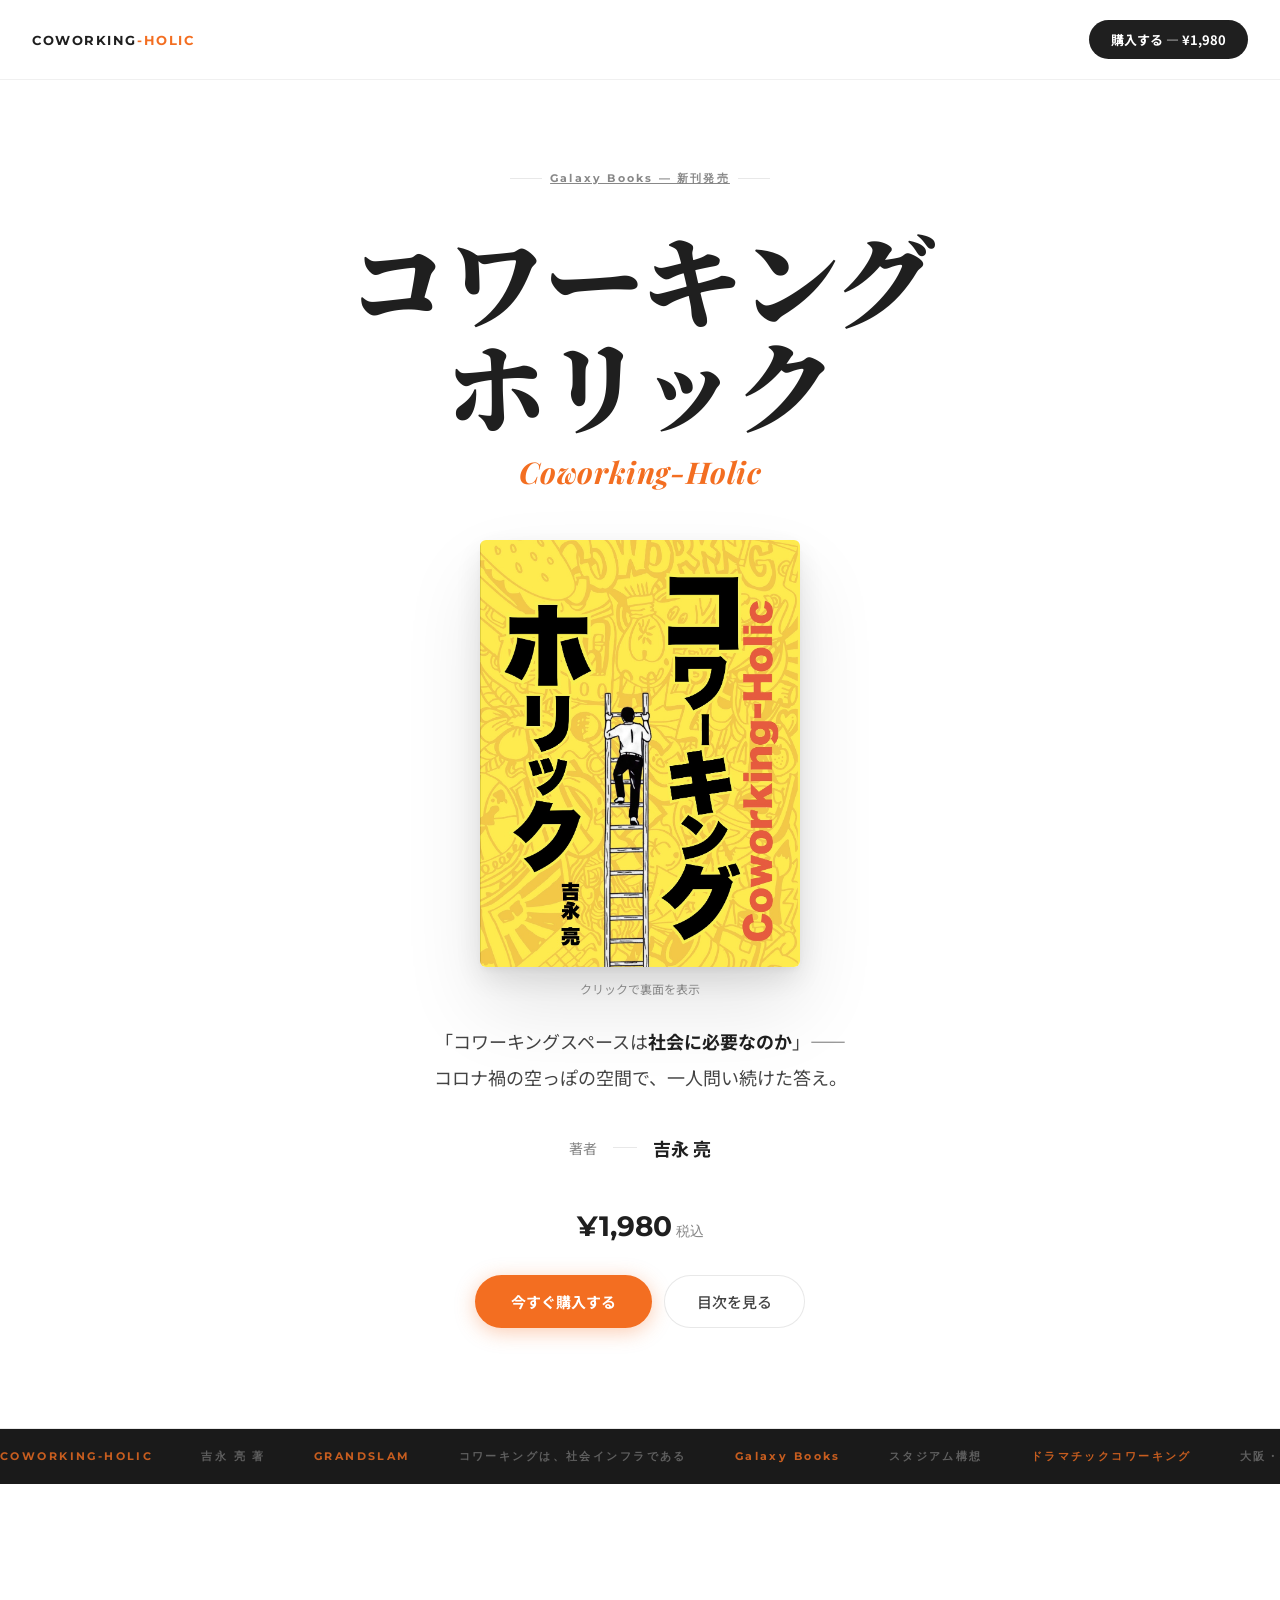
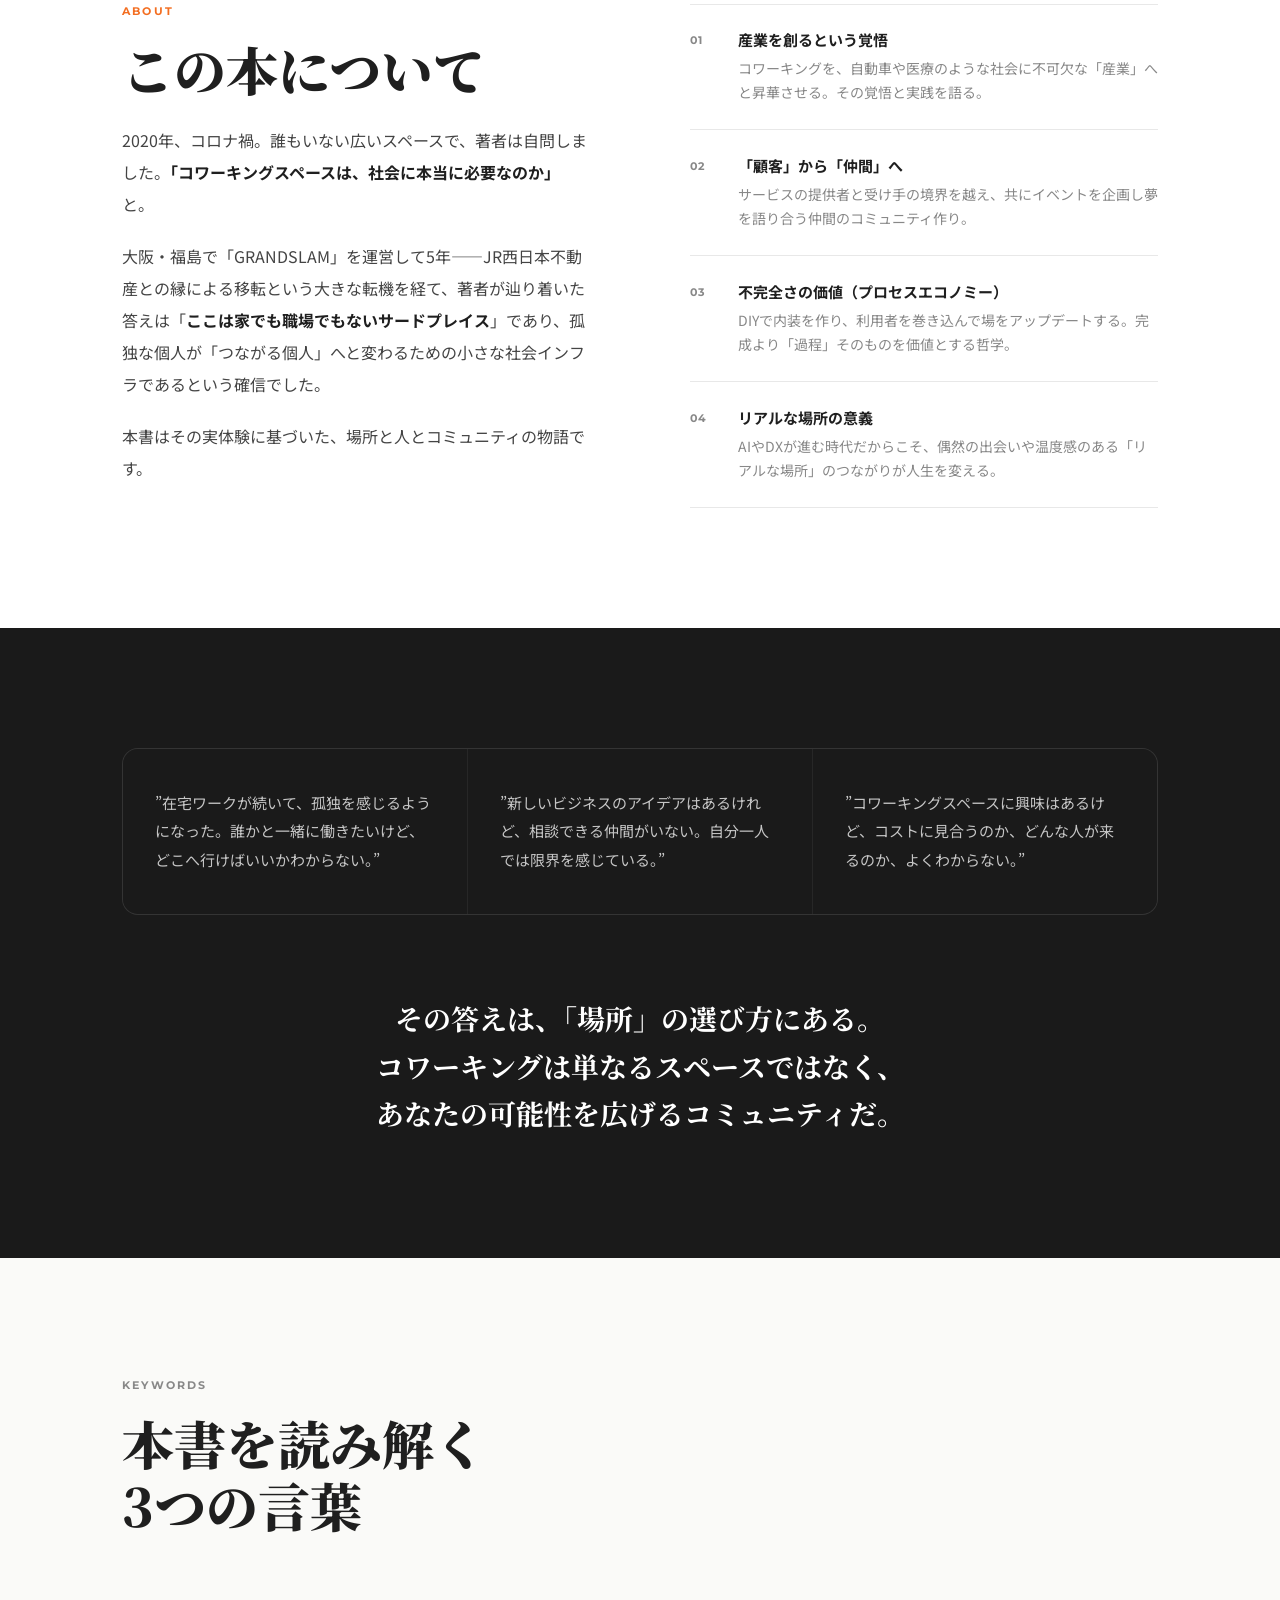
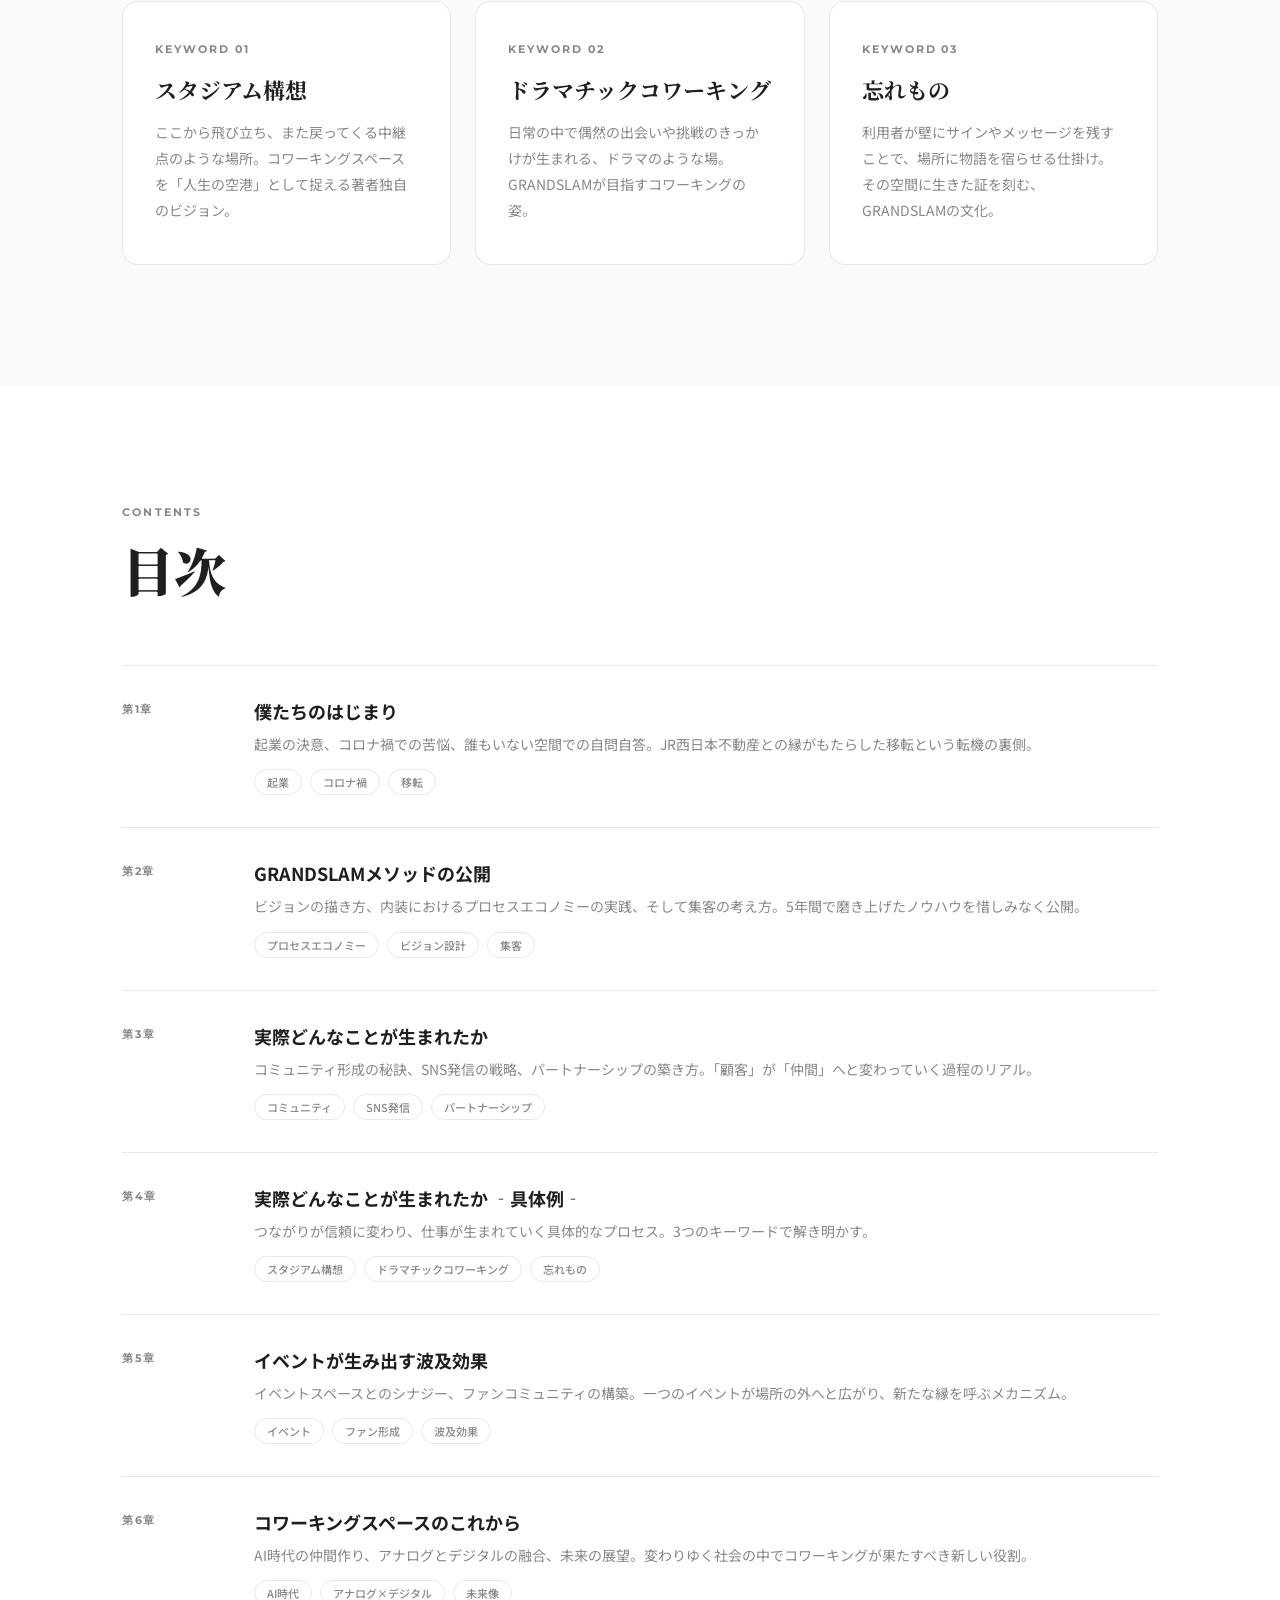
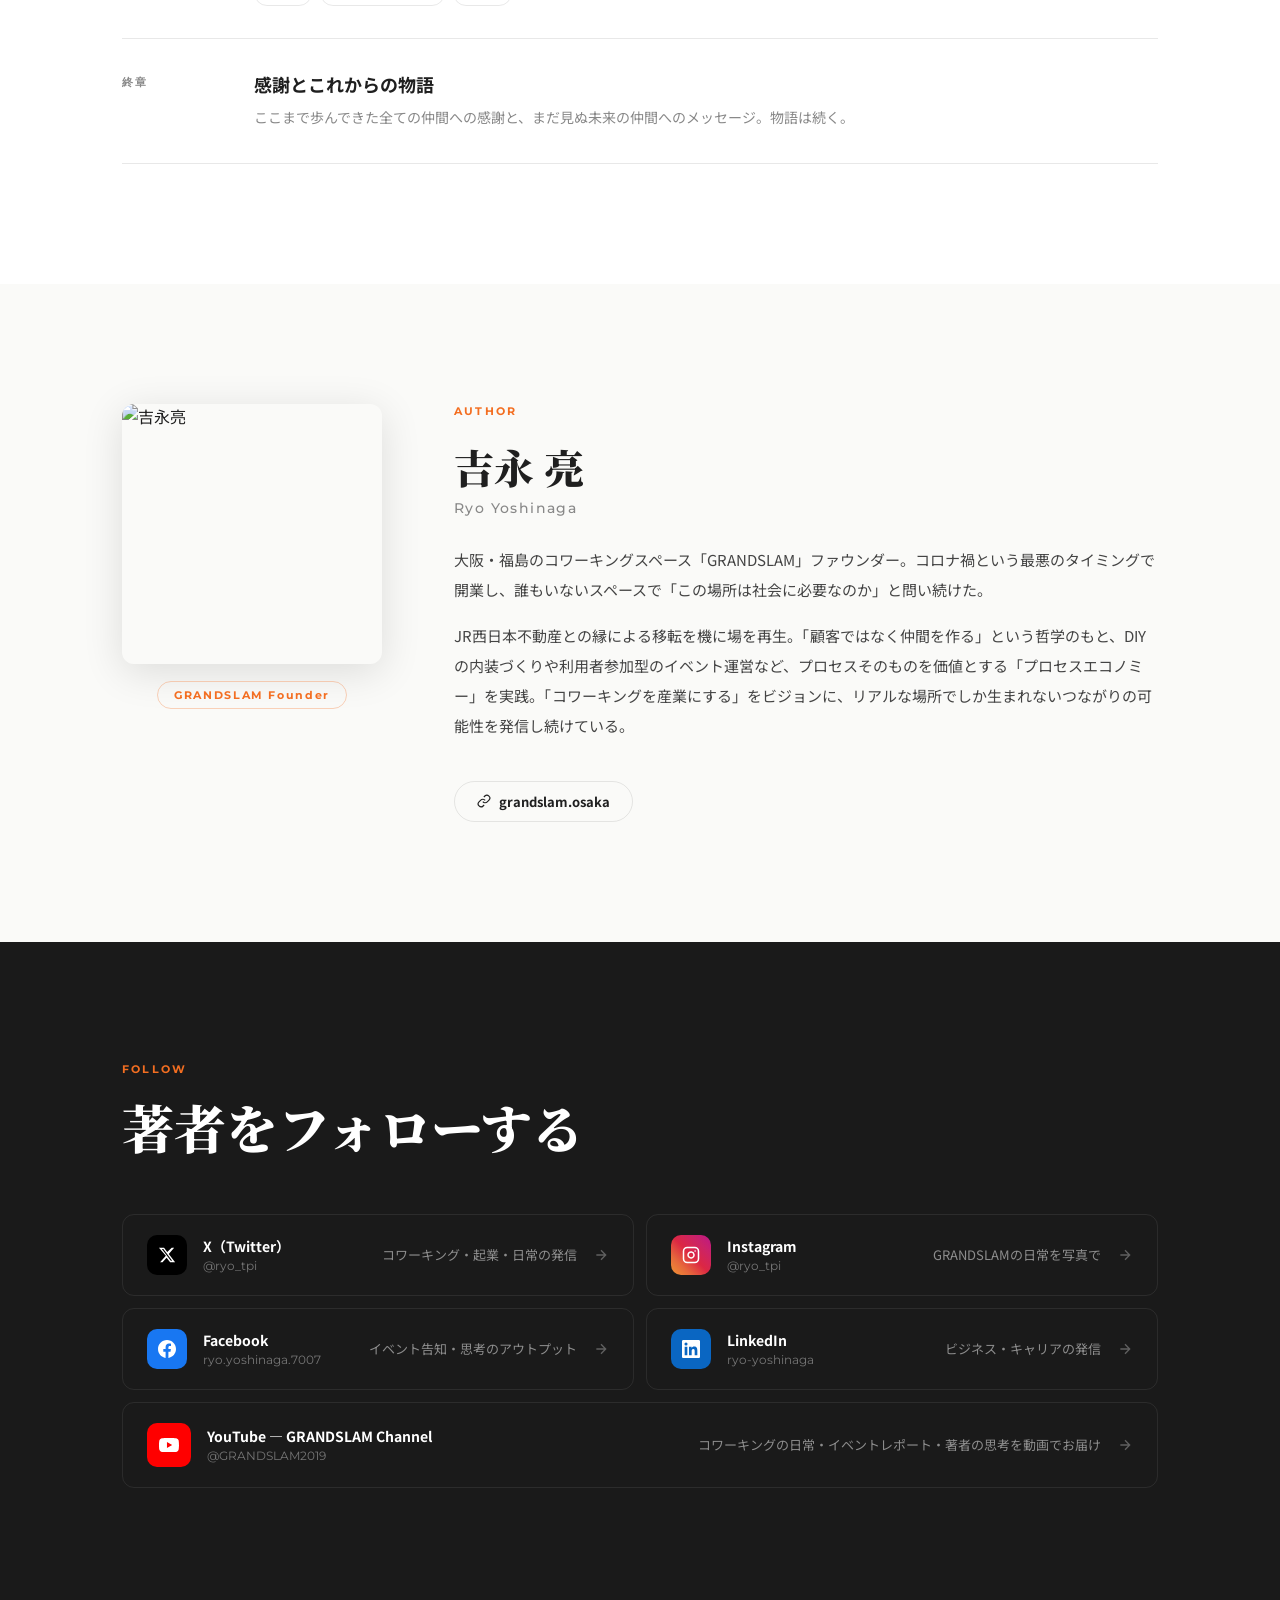
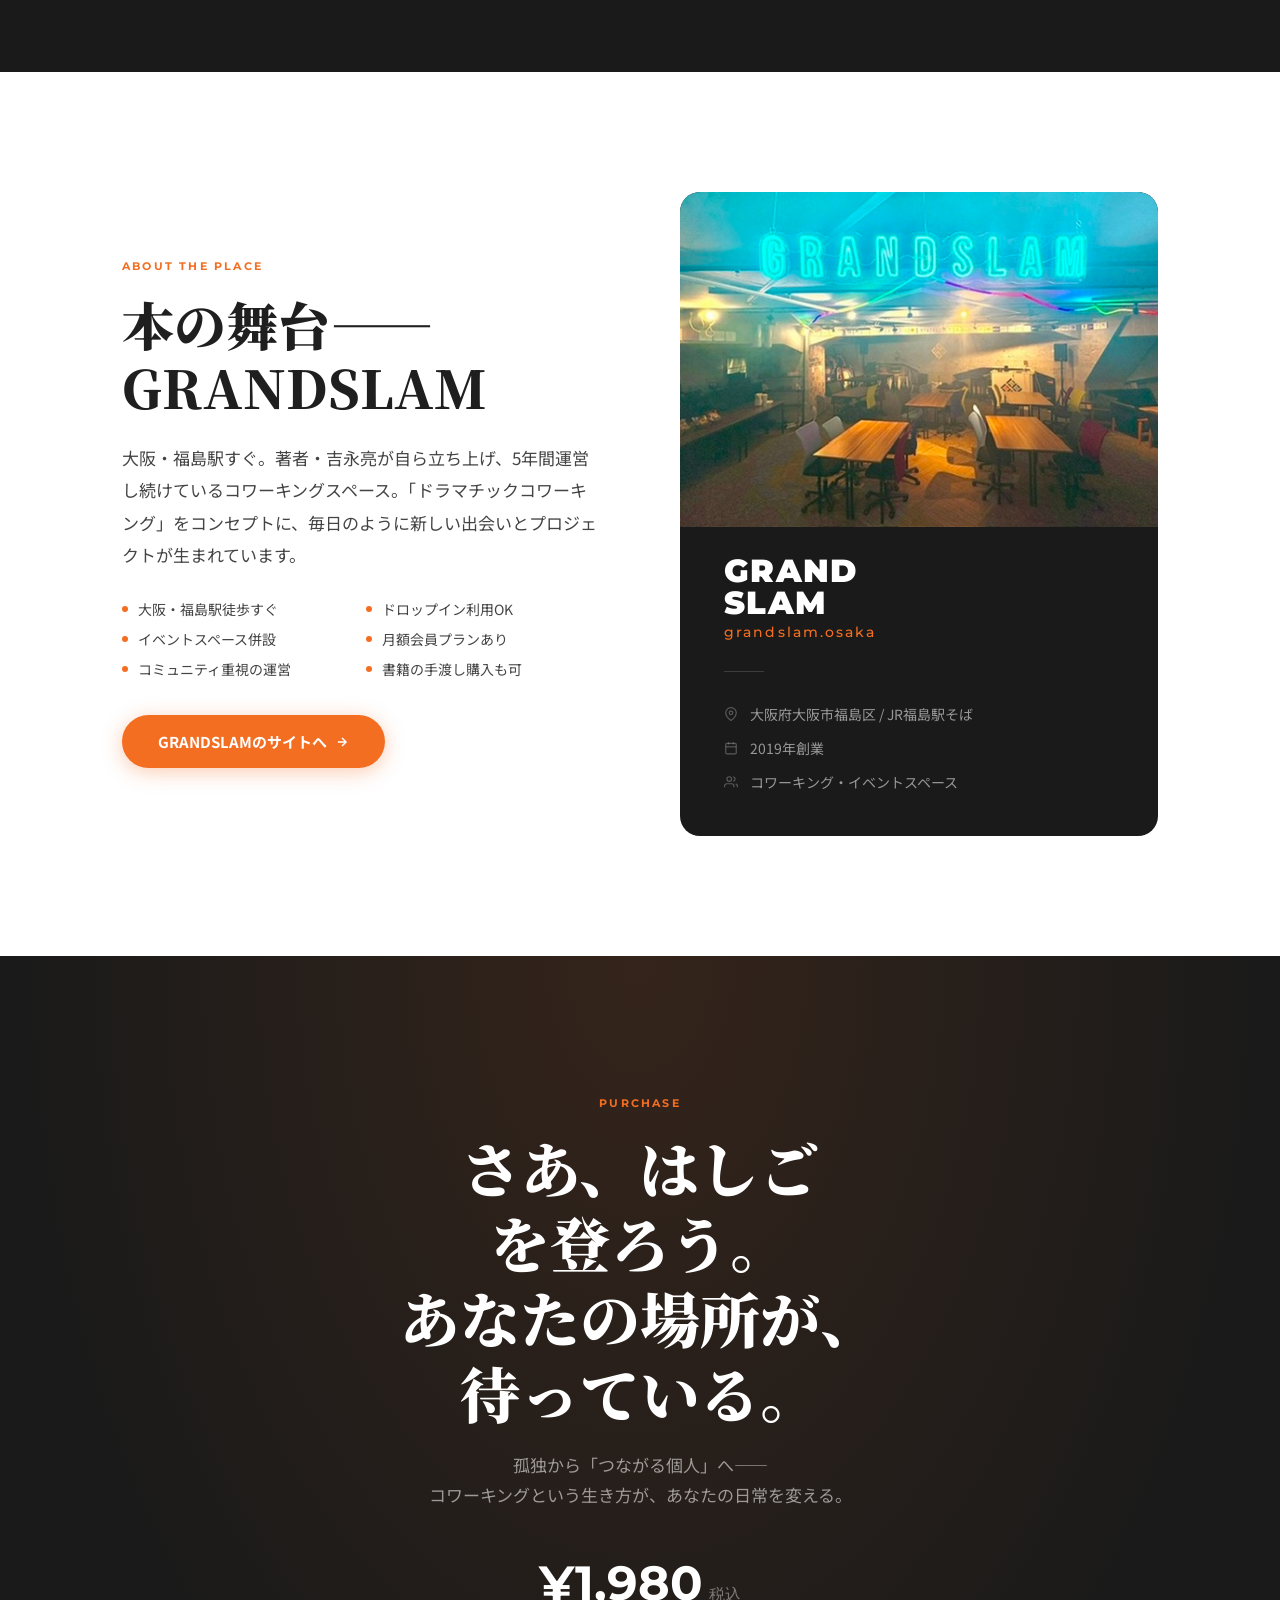
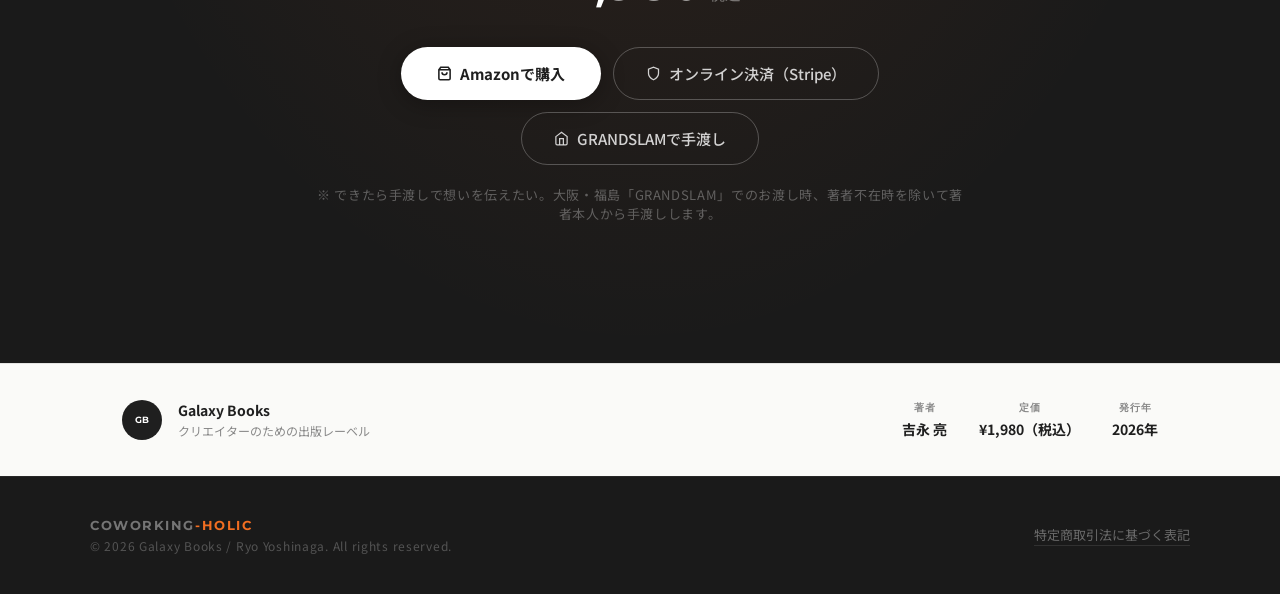
==== index.html @ 0806f629 "Rename airport concept to stadium" ====
<!DOCTYPE html>
<html lang="ja">
<head>
  <meta charset="UTF-8" />
  <meta name="viewport" content="width=device-width, initial-scale=1.0" />
  <title>コワーキングホリック | 吉永亮 著</title>
  <link rel="icon" href="fabi.jpeg" type="image/jpeg" />
  <link rel="preconnect" href="https://fonts.googleapis.com" />
  <link rel="preconnect" href="https://fonts.gstatic.com" crossorigin />
  <link href="https://fonts.googleapis.com/css2?family=Noto+Sans+JP:wght@400;500;700;900&family=Noto+Serif+JP:wght@700;900&family=Playfair+Display:ital,wght@0,700;0,900;1,700&family=Montserrat:wght@500;700&display=swap" rel="stylesheet" />
  <style>
    *, *::before, *::after { box-sizing: border-box; margin: 0; padding: 0; }
    :root {
      --orange: #F36E21;
      --ink: #1F1F1F;
      --ink-2: #444444;
      --ink-3: #888888;
      --white: #FFFFFF;
      --bg: #FAFAF8;
      --bg-dark: #1A1A1A;
      --border: rgba(0,0,0,0.09);
    }
    html { scroll-behavior: smooth; overflow-x: hidden; }
    body {
      font-family: 'Noto Sans JP', sans-serif;
      color: var(--ink);
      background: var(--white);
      overflow-x: hidden;
      -webkit-font-smoothing: antialiased;
    }

    /* ── Scroll Reveal ── */
    .reveal { opacity: 0; transform: translateY(28px); transition: opacity 0.8s cubic-bezier(.16,1,.3,1), transform 0.8s cubic-bezier(.16,1,.3,1); }
    .reveal.visible { opacity: 1; transform: none; }

    .container { max-width: 1100px; margin: 0 auto; padding: 0 32px; }
    .container--narrow { max-width: 720px; margin: 0 auto; padding: 0 32px; }
    .br-pc { display: inline; }
    .br-sp { display: none; }
    .title-ja {
      line-break: strict;
      word-break: normal;
      overflow-wrap: break-word;
      text-wrap: balance;
    }

    /* ══════════════════════
       NAV
    ══════════════════════ */
    .nav {
      position: fixed; top: 0; left: 0; right: 0; z-index: 100;
      padding: 20px 32px;
      display: flex; align-items: center; justify-content: space-between;
      background: rgba(255,255,255,0.85);
      backdrop-filter: blur(16px); -webkit-backdrop-filter: blur(16px);
      border-bottom: 1px solid rgba(0,0,0,0.06);
      transition: background 0.3s;
    }
    .nav-logo {
      font-family: 'Montserrat', sans-serif; font-size: 13px; font-weight: 700;
      letter-spacing: 0.12em; color: var(--ink); text-decoration: none;
    }
    .nav-logo span { color: var(--orange); }
    .nav-cta {
      display: inline-flex; align-items: center; gap: 8px;
      background: var(--ink); color: var(--white);
      font-family: 'Noto Sans JP', sans-serif;
      font-size: 13px; font-weight: 700; padding: 10px 22px;
      border-radius: 100px; text-decoration: none;
      transition: opacity 0.2s;
    }
    .nav-cta:hover { opacity: 0.75; }

    /* ══════════════════════
       HERO
    ══════════════════════ */
    .hero {
      padding: 160px 32px 100px;
      background: var(--white);
      text-align: center;
      border-bottom: 1px solid var(--border);
    }
    .hero-label {
      display: inline-flex; align-items: center; gap: 8px;
      font-family: 'Montserrat', sans-serif; font-size: 11px; font-weight: 700;
      letter-spacing: 0.2em; color: var(--ink-3);
      margin-bottom: 40px;
    }
    .hero-label::before, .hero-label::after {
      content: ''; display: block; width: 32px; height: 1px; background: var(--border);
    }
    .hero-title {
      font-family: 'Noto Serif JP', serif; font-size: clamp(56px, 9vw, 100px);
      font-weight: 900; line-height: 1.05; letter-spacing: -0.02em;
      color: var(--ink); margin-bottom: 16px;
    }
    .hero-title-en {
      font-family: 'Playfair Display', serif; font-size: clamp(20px, 3vw, 30px);
      font-weight: 700; font-style: italic; color: var(--orange);
      letter-spacing: 0.02em; margin-bottom: 48px;
    }
    .hero-book-wrap {
      display: flex; justify-content: center;
      margin: 0 auto 56px; position: relative;
    }
    .hero-book-toggle {
      appearance: none;
      border: 0;
      background: transparent;
      padding: 0;
      cursor: pointer;
      perspective: 1400px;
    }
    .hero-book-toggle:focus-visible {
      outline: 2px solid rgba(243,110,33,0.5);
      outline-offset: 8px;
      border-radius: 10px;
    }
    .hero-book {
      width: clamp(200px, 28vw, 320px);
      aspect-ratio: 3 / 4;
      position: relative;
      transform-style: preserve-3d;
      transition: transform 0.75s cubic-bezier(.16,1,.3,1), box-shadow 0.6s ease;
      border-radius: 6px;
      box-shadow:
        0 4px 6px rgba(0,0,0,0.04),
        0 12px 32px rgba(0,0,0,0.10),
        0 40px 80px rgba(0,0,0,0.10);
    }
    .hero-book-toggle:hover .hero-book {
      transform: translateY(-8px) scale(1.02);
      box-shadow: 0 24px 64px rgba(0,0,0,0.18);
    }
    .hero-book-toggle.is-flipped .hero-book {
      transform: rotateY(180deg);
    }
    .hero-book-face {
      position: absolute;
      inset: 0;
      backface-visibility: hidden;
      -webkit-backface-visibility: hidden;
      border-radius: 6px;
      overflow: hidden;
      background: var(--white);
    }
    .hero-book-face img {
      width: 100%;
      height: 100%;
      object-fit: cover;
      display: block;
    }
    .hero-book-back {
      transform: rotateY(180deg);
    }
    .hero-book-hint {
      position: absolute;
      left: 50%;
      bottom: -30px;
      transform: translateX(-50%);
      font-size: 12px;
      color: var(--ink-3);
      white-space: nowrap;
    }
    .hero-copy {
      font-size: 18px; line-height: 2; color: var(--ink-2);
      max-width: 560px; margin: 0 auto 40px;
    }
    .hero-copy strong { color: var(--ink); font-weight: 700; }
    .hero-author {
      display: flex; align-items: center; justify-content: center;
      gap: 16px; margin-bottom: 48px;
      color: var(--ink-3); font-size: 14px;
    }
    .hero-author-divider { width: 24px; height: 1px; background: var(--border); }
    .hero-author-name { font-size: 18px; font-weight: 700; color: var(--ink); }
    .hero-price {
      font-family: 'Montserrat', sans-serif;
      font-size: 28px; font-weight: 700; color: var(--ink);
      margin-bottom: 32px;
    }
    .hero-price span { font-size: 14px; font-weight: 500; color: var(--ink-3); margin-left: 4px; }
    .hero-cta { display: flex; align-items: center; justify-content: center; gap: 12px; flex-wrap: wrap; }
    .btn-primary {
      display: inline-flex; align-items: center; gap: 8px;
      background: var(--orange); color: var(--white);
      font-size: 15px; font-weight: 700; padding: 16px 36px;
      border-radius: 100px; text-decoration: none;
      transition: opacity 0.2s, transform 0.2s;
      box-shadow: 0 4px 20px rgba(243,110,33,0.35);
    }
    .btn-primary:hover { opacity: 0.88; transform: translateY(-1px); }
    .btn-secondary {
      display: inline-flex; align-items: center; gap: 8px;
      border: 1.5px solid var(--border); color: var(--ink-2);
      font-size: 15px; font-weight: 500; padding: 15px 32px;
      border-radius: 100px; text-decoration: none;
      background: var(--white);
      transition: border-color 0.2s, color 0.2s;
    }
    .btn-secondary:hover { border-color: var(--ink); color: var(--ink); }

    /* ══════════════════════
       MARQUEE
    ══════════════════════ */
    .marquee { background: var(--bg-dark); padding: 20px 0; overflow: hidden; width: 100%; }
    .marquee-track {
      display: flex; gap: 48px; white-space: nowrap;
      animation: marquee 28s linear infinite; width: max-content;
    }
    .marquee-item {
      font-family: 'Montserrat', sans-serif; font-size: 11px; font-weight: 700;
      letter-spacing: 0.22em; color: rgba(255,255,255,0.3); flex-shrink: 0;
    }
    .marquee-item.hi { color: rgba(243,110,33,0.8); }
    @keyframes marquee { from{transform:translateX(0)} to{transform:translateX(-50%)} }

    /* ══════════════════════
       SECTION SHELL
    ══════════════════════ */
    .section { padding: 120px 0; }
    .section-bg { background: var(--bg); }
    .section-dark { background: var(--bg-dark); }

    .label {
      font-family: 'Montserrat', sans-serif; font-size: 11px; font-weight: 700;
      letter-spacing: 0.2em; color: var(--orange); margin-bottom: 20px;
    }
    .label-muted {
      font-family: 'Montserrat', sans-serif; font-size: 11px; font-weight: 700;
      letter-spacing: 0.2em; color: var(--ink-3); margin-bottom: 20px;
    }
    h2.display {
      font-family: 'Noto Serif JP', serif; font-size: clamp(32px, 5vw, 52px);
      font-weight: 900; line-height: 1.2; color: var(--ink); margin-bottom: 24px;
    }
    h2.display-white { color: var(--white); }
    .subtext {
      font-size: 17px; line-height: 1.9; color: var(--ink-2); max-width: 600px;
    }
    .subtext-white { color: rgba(255,255,255,0.65); }

    /* ══════════════════════
       INTRO / ABOUT
    ══════════════════════ */
    .intro-split { display: grid; grid-template-columns: 1fr 1fr; gap: 100px; align-items: start; }
    .intro-body p { font-size: 16px; line-height: 2; color: var(--ink-2); margin-bottom: 20px; }
    .intro-body p strong { color: var(--ink); font-weight: 700; }
    .theme-stack { display: flex; flex-direction: column; gap: 1px; }
    .theme-row {
      display: flex; align-items: flex-start; gap: 20px;
      padding: 24px 0; border-bottom: 1px solid var(--border);
    }
    .theme-row:first-child { border-top: 1px solid var(--border); }
    .theme-num {
      font-family: 'Montserrat', sans-serif; font-size: 11px; font-weight: 700;
      letter-spacing: 0.1em; color: var(--ink-3); padding-top: 4px; flex-shrink: 0; width: 28px;
    }
    .theme-title { font-size: 15px; font-weight: 700; color: var(--ink); margin-bottom: 6px; }
    .theme-desc { font-size: 14px; line-height: 1.75; color: var(--ink-3); }

    /* ══════════════════════
       PULL QUOTE
    ══════════════════════ */
    .pull-section { background: var(--bg-dark); padding: 120px 0; }
    .pull-grid { display: grid; grid-template-columns: repeat(3,1fr); gap: 1px; background: rgba(255,255,255,0.06); border: 1px solid rgba(255,255,255,0.06); border-radius: 16px; overflow: hidden; margin-bottom: 80px; }
    .pull-card { background: var(--bg-dark); padding: 40px 32px; }
    .pull-text { font-size: 15px; line-height: 1.9; color: rgba(255,255,255,0.75); }
    .pull-answer { text-align: center; max-width: 700px; margin: 0 auto; }
    .pull-answer p { font-family: 'Noto Serif JP', serif; font-size: clamp(20px, 3vw, 28px); font-weight: 700; color: var(--white); line-height: 1.7; }
    .pull-answer strong { color: var(--orange); }

    /* ══════════════════════
       KEYWORDS
    ══════════════════════ */
    .keyword-grid { display: grid; grid-template-columns: repeat(3,1fr); gap: 24px; }
    .keyword-card {
      padding: 40px 32px; border: 1px solid var(--border); border-radius: 16px;
      background: var(--white);
      transition: border-color 0.2s, transform 0.3s cubic-bezier(.16,1,.3,1);
    }
    .keyword-card:hover { border-color: rgba(243,110,33,0.3); transform: translateY(-4px); }
    .keyword-num {
      font-family: 'Montserrat', sans-serif; font-size: 11px; font-weight: 700;
      letter-spacing: 0.18em; color: var(--ink-3); margin-bottom: 20px;
    }
    .keyword-name {
      font-family: 'Noto Serif JP', serif; font-size: 22px; font-weight: 700;
      color: var(--ink); margin-bottom: 16px; line-height: 1.3;
    }
    .keyword-desc { font-size: 14px; line-height: 1.85; color: var(--ink-3); }

    /* ══════════════════════
       CONTENTS
    ══════════════════════ */
    .chapter-list { border-top: 1px solid var(--border); }
    .chapter-row {
      display: grid; grid-template-columns: 100px 1fr;
      gap: 32px; padding: 32px 0;
      border-bottom: 1px solid var(--border);
      transition: padding-left 0.2s;
    }
    .chapter-row:hover { padding-left: 8px; }
    .chapter-num {
      font-family: 'Montserrat', sans-serif; font-size: 11px; font-weight: 700;
      letter-spacing: 0.15em; color: var(--ink-3); padding-top: 4px;
    }
    .chapter-title { font-size: 18px; font-weight: 700; color: var(--ink); margin-bottom: 8px; }
    .chapter-desc { font-size: 14px; line-height: 1.8; color: var(--ink-3); }
    .chapter-tags { display: flex; flex-wrap: wrap; gap: 8px; margin-top: 12px; }
    .chapter-tag {
      font-size: 11px; font-weight: 500; padding: 4px 12px;
      border: 1px solid var(--border); border-radius: 100px;
      color: var(--ink-3);
    }

    /* ══════════════════════
       AUTHOR
    ══════════════════════ */
    .author-split { display: grid; grid-template-columns: 260px 1fr; gap: 72px; align-items: start; }
    .author-img {
      width: 100%; border-radius: 12px; display: block;
      box-shadow: 0 8px 40px rgba(0,0,0,0.12);
      object-fit: cover; aspect-ratio: 1;
    }
    .author-badge-wrap { margin-top: 16px; text-align: center; }
    .author-badge {
      display: inline-block;
      font-family: 'Montserrat', sans-serif; font-size: 11px; font-weight: 700;
      letter-spacing: 0.15em; color: var(--orange);
      border: 1px solid rgba(243,110,33,0.3); border-radius: 100px; padding: 6px 16px;
    }
    .author-name {
      font-family: 'Noto Serif JP', serif; font-size: 40px; font-weight: 900;
      color: var(--ink); margin-bottom: 4px;
    }
    .author-name-en {
      font-family: 'Montserrat', sans-serif; font-size: 14px; font-weight: 500;
      color: var(--ink-3); letter-spacing: 0.1em; margin-bottom: 28px;
    }
    .author-bio p { font-size: 15px; line-height: 2; color: var(--ink-2); margin-bottom: 16px; }
    .grandslam-btn {
      display: inline-flex; align-items: center; gap: 8px;
      border: 1.5px solid var(--border); color: var(--ink);
      font-size: 13px; font-weight: 700; padding: 10px 22px;
      border-radius: 100px; text-decoration: none;
      transition: border-color 0.2s, background 0.2s;
    }
    .grandslam-btn:hover { border-color: var(--orange); color: var(--orange); }

    /* ══════════════════════
       SNS
    ══════════════════════ */
    .sns-grid {
      display: grid; grid-template-columns: repeat(2, 1fr); gap: 12px;
      margin-bottom: 64px;
    }
    .sns-card {
      display: flex; align-items: center; gap: 16px; padding: 20px 24px;
      border: 1px solid rgba(255,255,255,0.08); border-radius: 12px;
      text-decoration: none; color: var(--white);
      transition: background 0.2s, border-color 0.2s;
      overflow: hidden;
    }
    .sns-card:hover { background: rgba(255,255,255,0.06); border-color: rgba(255,255,255,0.18); }
    .sns-card-wide { grid-column: 1 / -1; }
    .sns-icon {
      width: 40px; height: 40px; border-radius: 10px; flex-shrink: 0;
      display: flex; align-items: center; justify-content: center;
    }
    .sns-info { flex: 1; }
    .sns-name { font-size: 14px; font-weight: 700; margin-bottom: 2px; }
    .sns-handle { font-size: 12px; color: rgba(255,255,255,0.4); font-family: 'Montserrat', sans-serif; }
    .sns-desc { font-size: 13px; color: rgba(255,255,255,0.5); }
    .sns-arrow { opacity: 0.3; flex-shrink: 0; transition: opacity 0.2s, transform 0.2s; }
    .sns-card:hover .sns-arrow { opacity: 0.7; transform: translateX(3px); }

    .x-embed-title { font-size: 16px; font-weight: 700; color: rgba(255,255,255,0.7); text-align: center; margin-bottom: 24px; }
    .x-embed-title em { color: var(--orange); font-style: normal; }

    /* ══════════════════════
       GRANDSLAM SECTION
    ══════════════════════ */
    .grandslam-split { display: grid; grid-template-columns: 1fr 1fr; gap: 80px; align-items: center; }
    .grandslam-features { display: grid; grid-template-columns: 1fr 1fr; gap: 10px; margin: 28px 0 36px; }
    .gf-item {
      display: flex; align-items: center; gap: 10px;
      font-size: 14px; color: var(--ink-2);
    }
    .gf-dot { width: 6px; height: 6px; border-radius: 50%; background: var(--orange); flex-shrink: 0; }
    .grandslam-card {
      background: var(--bg-dark); border-radius: 20px; overflow: hidden;
      display: flex; flex-direction: column;
    }
    .grandslam-visual {
      width: 100%;
    }
    .grandslam-visual img {
      display: block;
      width: 100%;
      height: auto;
    }
    .grandslam-card-body {
      padding: 28px 44px 44px;
      display: flex;
      flex-direction: column;
      gap: 32px;
    }
    .gs-logo {
      font-family: 'Montserrat', sans-serif; font-size: 32px; font-weight: 900;
      color: var(--white); letter-spacing: 0.04em; line-height: 1;
    }
    .gs-logo span { display: block; color: var(--orange); font-size: 14px; font-weight: 500; letter-spacing: 0.15em; margin-top: 6px; }
    .gs-divider { width: 40px; height: 1px; background: rgba(255,255,255,0.15); }
    .gs-meta { display: flex; flex-direction: column; gap: 14px; }
    .gs-row { display: flex; align-items: center; gap: 12px; font-size: 14px; color: rgba(255,255,255,0.55); }
    .gs-row svg { flex-shrink: 0; opacity: 0.5; }

    /* ══════════════════════
       PURCHASE / CTA
    ══════════════════════ */
    .purchase-section {
      background: var(--bg-dark); padding: 140px 0; text-align: center;
      position: relative; overflow: hidden;
    }
    .purchase-section::before {
      content: ''; position: absolute; inset: 0;
      background: radial-gradient(ellipse at 50% 0%, rgba(243,110,33,0.12) 0%, transparent 70%);
      pointer-events: none;
    }
    .purchase-title {
      font-family: 'Noto Serif JP', serif; font-size: clamp(32px, 6vw, 60px);
      font-weight: 900; color: var(--white); line-height: 1.25; margin-bottom: 20px;
    }
    .purchase-sub { font-size: 17px; color: rgba(255,255,255,0.55); margin-bottom: 48px; line-height: 1.8; max-width: 520px; margin-left: auto; margin-right: auto; }
    .purchase-price {
      font-family: 'Montserrat', sans-serif; font-size: 48px; font-weight: 700;
      color: var(--white); margin-bottom: 40px; line-height: 1;
    }
    .purchase-price span { font-size: 16px; font-weight: 500; color: rgba(255,255,255,0.4); margin-left: 6px; }
    .purchase-btns { display: flex; gap: 12px; justify-content: center; flex-wrap: wrap; margin-bottom: 20px; }
    .btn-white {
      display: inline-flex; align-items: center; gap: 8px;
      background: var(--white); color: var(--ink);
      font-size: 15px; font-weight: 700; padding: 16px 36px;
      border-radius: 100px; text-decoration: none;
      transition: opacity 0.2s, transform 0.2s;
      box-shadow: 0 4px 24px rgba(0,0,0,0.3);
    }
    .btn-white:hover { opacity: 0.9; transform: translateY(-1px); }
    .btn-outline-white {
      display: inline-flex; align-items: center; gap: 8px;
      border: 1.5px solid rgba(255,255,255,0.25); color: rgba(255,255,255,0.8);
      font-size: 15px; font-weight: 500; padding: 15px 32px;
      border-radius: 100px; text-decoration: none; background: transparent;
      transition: border-color 0.2s, color 0.2s;
    }
    .btn-outline-white:hover { border-color: rgba(255,255,255,0.6); color: var(--white); }
    .purchase-note { font-size: 13px; color: rgba(255,255,255,0.3); letter-spacing: 0.05em; }

    /* ══════════════════════
       FOOTER
    ══════════════════════ */
    .site-footer { background: var(--bg-dark); border-top: 1px solid rgba(255,255,255,0.06); padding: 40px 32px; }
    .footer-inner { max-width: 1100px; margin: 0 auto; display: flex; align-items: center; justify-content: space-between; flex-wrap: wrap; gap: 16px; }
    .footer-left p { font-size: 12px; color: rgba(255,255,255,0.25); letter-spacing: 0.06em; margin-top: 4px; }
    .footer-logo { font-family: 'Montserrat', sans-serif; font-size: 13px; font-weight: 700; color: rgba(255,255,255,0.4); letter-spacing: 0.12em; }
    .footer-logo span { color: var(--orange); }
    .footer-link {
      font-size: 13px; color: rgba(255,255,255,0.35); text-decoration: none;
      border-bottom: 1px solid rgba(255,255,255,0.1); padding-bottom: 1px;
      transition: color 0.2s;
    }
    .footer-link:hover { color: var(--orange); }

    /* ══════════════════════
       PUBLISHER BAR
    ══════════════════════ */
    .pub-bar {
      background: var(--bg); border-top: 1px solid var(--border); padding: 36px 0;
    }
    .pub-inner {
      max-width: 1100px; margin: 0 auto; padding: 0 32px;
      display: flex; align-items: center; justify-content: space-between; flex-wrap: wrap; gap: 20px;
    }
    .pub-info { display: flex; align-items: center; gap: 16px; }
    .pub-link {
      display: inline-flex;
      align-items: center;
      text-decoration: none;
      color: inherit;
      border-radius: 10px;
      transition: opacity 0.2s;
    }
    .pub-link:hover { opacity: 0.72; }
    .pub-logo {
      width: 40px; height: 40px; background: var(--ink); border-radius: 50%;
      display: flex; align-items: center; justify-content: center;
      font-family: 'Montserrat', sans-serif; font-size: 9px; font-weight: 700; color: var(--white);
    }
    .pub-name { font-size: 14px; font-weight: 700; }
    .pub-sub { font-size: 12px; color: var(--ink-3); margin-top: 2px; }
    .pub-meta { display: flex; gap: 32px; }
    .pm-item { text-align: center; }
    .pm-label { font-family: 'Montserrat', sans-serif; font-size: 10px; font-weight: 700; letter-spacing: 0.1em; color: var(--ink-3); margin-bottom: 4px; }
    .pm-value { font-size: 14px; font-weight: 700; }

    /* ══════════════════════
       RESPONSIVE
    ══════════════════════ */
    @media(max-width:768px){
      .nav { padding: 16px 20px; }
      .nav-logo { font-size: 11px; letter-spacing: 0.08em; }
      .nav-cta { padding: 8px 14px; font-size: 12px; }
      .hero { padding: 120px 20px 80px; }
      .hero-title { font-size: clamp(42px, 13vw, 56px); line-height: 1.08; }
      .container, .container--narrow { padding: 0 20px; }
      .br-pc { display: none; }
      .br-sp { display: inline; }
      .section { padding: 80px 0; }
      .intro-split { grid-template-columns: 1fr; gap: 56px; }
      .pull-grid { grid-template-columns: 1fr; }
      .pull-answer p { font-size: 18px; line-height: 1.65; }
      .keyword-grid { grid-template-columns: 1fr; }
      .chapter-row { grid-template-columns: 72px 1fr; gap: 16px; padding: 24px 0; }
      .author-split { grid-template-columns: 1fr; gap: 40px; }
      .author-img-wrap { max-width: 220px; margin: 0 auto; }
      .sns-grid { grid-template-columns: 1fr; }
      .sns-card-wide { grid-column: 1; }
      .grandslam-split { grid-template-columns: 1fr; gap: 48px; }
      .grandslam-features { grid-template-columns: 1fr 1fr; }
      .grandslam-card-body { padding: 24px 20px 32px; gap: 24px; }
      .purchase-section { padding: 100px 0; }
      .pub-inner { flex-direction: column; align-items: flex-start; }
      .footer-inner { flex-direction: column; align-items: flex-start; }
    }
  </style>
</head>
<body>

<!-- NAV -->
<nav class="nav">
  <a href="/" class="nav-logo">COWORKING<span>-HOLIC</span></a>
  <a href="#purchase" class="nav-cta">購入する — ¥1,980</a>
</nav>

<!-- HERO -->
<section class="hero">
  <a href="https://galaxyinc.co.jp/" target="_blank" rel="noopener" class="hero-label reveal" aria-label="Galaxy Books 公式サイトへ">Galaxy Books — 新刊発売</a>
  <h1 class="hero-title reveal title-ja">コワーキング<br>ホリック</h1>
  <p class="hero-title-en reveal">Coworking-Holic</p>

  <div class="hero-book-wrap reveal">
    <button type="button" class="hero-book-toggle" aria-label="表紙と裏表紙を切り替える" aria-pressed="false">
      <div class="hero-book">
        <div class="hero-book-face hero-book-front">
          <img src="cover1.jpeg" alt="コワーキングホリック 表紙" />
        </div>
        <div class="hero-book-face hero-book-back">
          <img src="cover2.jpeg" alt="コワーキングホリック 裏表紙" />
        </div>
      </div>
    </button>
    <div class="hero-book-hint">クリックで裏面を表示</div>
  </div>

  <p class="hero-copy reveal">
    「コワーキングスペースは<strong>社会に必要なのか</strong>」——<br class="br-pc">
    コロナ禍の空っぽの空間で、一人問い続けた答え。
  </p>
  <div class="hero-author reveal">
    <span>著者</span>
    <div class="hero-author-divider"></div>
    <span class="hero-author-name">吉永 亮</span>
  </div>
  <p class="hero-price reveal">¥1,980<span>税込</span></p>
  <div class="hero-cta reveal">
    <a href="#purchase" class="btn-primary">今すぐ購入する</a>
    <a href="#contents" class="btn-secondary">目次を見る</a>
  </div>
</section>

<!-- MARQUEE -->
<div class="marquee">
  <div class="marquee-track">
    <span class="marquee-item hi">COWORKING-HOLIC</span>
    <span class="marquee-item">吉永 亮 著</span>
    <span class="marquee-item hi">GRANDSLAM</span>
    <span class="marquee-item">コワーキングは、社会インフラである</span>
    <span class="marquee-item hi">Galaxy Books</span>
    <span class="marquee-item">スタジアム構想</span>
    <span class="marquee-item hi">ドラマチックコワーキング</span>
    <span class="marquee-item">大阪・福島発</span>
    <span class="marquee-item hi">COWORKING-HOLIC</span>
    <span class="marquee-item">吉永 亮 著</span>
    <span class="marquee-item hi">GRANDSLAM</span>
    <span class="marquee-item">コワーキングは、社会インフラである</span>
    <span class="marquee-item hi">Galaxy Books</span>
    <span class="marquee-item">スタジアム構想</span>
    <span class="marquee-item hi">ドラマチックコワーキング</span>
    <span class="marquee-item">大阪・福島発</span>
  </div>
</div>

<!-- INTRO -->
<section class="section">
  <div class="container">
    <div class="intro-split">
      <div class="reveal">
        <p class="label">ABOUT</p>
        <h2 class="display">この本について</h2>
        <div class="intro-body">
          <p>2020年、コロナ禍。誰もいない広いスペースで、著者は自問しました。<strong>「コワーキングスペースは、社会に本当に必要なのか」</strong>と。</p>
          <p>大阪・福島で「GRANDSLAM」を運営して5年——JR西日本不動産との縁による移転という大きな転機を経て、著者が辿り着いた答えは「<strong>ここは家でも職場でもないサードプレイス</strong>」であり、孤独な個人が「つながる個人」へと変わるための小さな社会インフラであるという確信でした。</p>
          <p>本書はその実体験に基づいた、場所と人とコミュニティの物語です。</p>
        </div>
      </div>
      <div class="theme-stack reveal">
        <div class="theme-row">
          <span class="theme-num">01</span>
          <div>
            <div class="theme-title">産業を創るという覚悟</div>
            <div class="theme-desc">コワーキングを、自動車や医療のような社会に不可欠な「産業」へと昇華させる。その覚悟と実践を語る。</div>
          </div>
        </div>
        <div class="theme-row">
          <span class="theme-num">02</span>
          <div>
            <div class="theme-title">「顧客」から「仲間」へ</div>
            <div class="theme-desc">サービスの提供者と受け手の境界を越え、共にイベントを企画し夢を語り合う仲間のコミュニティ作り。</div>
          </div>
        </div>
        <div class="theme-row">
          <span class="theme-num">03</span>
          <div>
            <div class="theme-title">不完全さの価値（プロセスエコノミー）</div>
            <div class="theme-desc">DIYで内装を作り、利用者を巻き込んで場をアップデートする。完成より「過程」そのものを価値とする哲学。</div>
          </div>
        </div>
        <div class="theme-row">
          <span class="theme-num">04</span>
          <div>
            <div class="theme-title">リアルな場所の意義</div>
            <div class="theme-desc">AIやDXが進む時代だからこそ、偶然の出会いや温度感のある「リアルな場所」のつながりが人生を変える。</div>
          </div>
        </div>
      </div>
    </div>
  </div>
</section>

<!-- PULL QUOTES -->
<section class="pull-section">
  <div class="container">
    <div class="pull-grid reveal">
      <div class="pull-card">
        <p class="pull-text">”在宅ワークが続いて、孤独を感じるようになった。誰かと一緒に働きたいけど、どこへ行けばいいかわからない。”</p>
      </div>
      <div class="pull-card">
        <p class="pull-text">”新しいビジネスのアイデアはあるけれど、相談できる仲間がいない。自分一人では限界を感じている。”</p>
      </div>
      <div class="pull-card">
        <p class="pull-text">”コワーキングスペースに興味はあるけど、コストに見合うのか、どんな人が来るのか、よくわからない。”</p>
      </div>
    </div>
    <div class="pull-answer reveal">
      <p>その答えは、「場所」の選び方にある。<br>コワーキングは単なるスペースではなく、<br>あなたの可能性を広げるコミュニティだ。</p>
    </div>
  </div>
</section>

<!-- KEYWORDS -->
<section class="section section-bg">
  <div class="container">
    <div style="margin-bottom:64px;" class="reveal">
      <p class="label-muted">KEYWORDS</p>
      <h2 class="display title-ja">本書を読み解く<br>3つの言葉</h2>
    </div>
    <div class="keyword-grid">
      <div class="keyword-card reveal">
        <p class="keyword-num">KEYWORD 01</p>
        <h3 class="keyword-name">スタジアム構想</h3>
        <p class="keyword-desc">ここから飛び立ち、また戻ってくる中継点のような場所。コワーキングスペースを「人生の空港」として捉える著者独自のビジョン。</p>
      </div>
      <div class="keyword-card reveal">
        <p class="keyword-num">KEYWORD 02</p>
        <h3 class="keyword-name">ドラマチックコワーキング</h3>
        <p class="keyword-desc">日常の中で偶然の出会いや挑戦のきっかけが生まれる、ドラマのような場。GRANDSLAMが目指すコワーキングの姿。</p>
      </div>
      <div class="keyword-card reveal">
        <p class="keyword-num">KEYWORD 03</p>
        <h3 class="keyword-name">忘れもの</h3>
        <p class="keyword-desc">利用者が壁にサインやメッセージを残すことで、場所に物語を宿らせる仕掛け。その空間に生きた証を刻む、GRANDSLAMの文化。</p>
      </div>
    </div>
  </div>
</section>

<!-- CONTENTS -->
<section class="section" id="contents">
  <div class="container">
    <div style="margin-bottom:64px;" class="reveal">
      <p class="label-muted">CONTENTS</p>
      <h2 class="display">目次</h2>
    </div>
    <div class="chapter-list reveal">
      <div class="chapter-row">
        <div class="chapter-num">第1章</div>
        <div>
          <div class="chapter-title">僕たちのはじまり</div>
          <div class="chapter-desc">起業の決意、コロナ禍での苦悩、誰もいない空間での自問自答。JR西日本不動産との縁がもたらした移転という転機の裏側。</div>
          <div class="chapter-tags"><span class="chapter-tag">起業</span><span class="chapter-tag">コロナ禍</span><span class="chapter-tag">移転</span></div>
        </div>
      </div>
      <div class="chapter-row">
        <div class="chapter-num">第2章</div>
        <div>
          <div class="chapter-title">GRANDSLAMメソッドの公開</div>
          <div class="chapter-desc">ビジョンの描き方、内装におけるプロセスエコノミーの実践、そして集客の考え方。5年間で磨き上げたノウハウを惜しみなく公開。</div>
          <div class="chapter-tags"><span class="chapter-tag">プロセスエコノミー</span><span class="chapter-tag">ビジョン設計</span><span class="chapter-tag">集客</span></div>
        </div>
      </div>
      <div class="chapter-row">
        <div class="chapter-num">第3章</div>
        <div>
          <div class="chapter-title">実際どんなことが生まれたか</div>
          <div class="chapter-desc">コミュニティ形成の秘訣、SNS発信の戦略、パートナーシップの築き方。「顧客」が「仲間」へと変わっていく過程のリアル。</div>
          <div class="chapter-tags"><span class="chapter-tag">コミュニティ</span><span class="chapter-tag">SNS発信</span><span class="chapter-tag">パートナーシップ</span></div>
        </div>
      </div>
      <div class="chapter-row">
        <div class="chapter-num">第4章</div>
        <div>
          <div class="chapter-title">実際どんなことが生まれたか ‐具体例‐</div>
          <div class="chapter-desc">つながりが信頼に変わり、仕事が生まれていく具体的なプロセス。3つのキーワードで解き明かす。</div>
          <div class="chapter-tags"><span class="chapter-tag">スタジアム構想</span><span class="chapter-tag">ドラマチックコワーキング</span><span class="chapter-tag">忘れもの</span></div>
        </div>
      </div>
      <div class="chapter-row">
        <div class="chapter-num">第5章</div>
        <div>
          <div class="chapter-title">イベントが生み出す波及効果</div>
          <div class="chapter-desc">イベントスペースとのシナジー、ファンコミュニティの構築。一つのイベントが場所の外へと広がり、新たな縁を呼ぶメカニズム。</div>
          <div class="chapter-tags"><span class="chapter-tag">イベント</span><span class="chapter-tag">ファン形成</span><span class="chapter-tag">波及効果</span></div>
        </div>
      </div>
      <div class="chapter-row">
        <div class="chapter-num">第6章</div>
        <div>
          <div class="chapter-title">コワーキングスペースのこれから</div>
          <div class="chapter-desc">AI時代の仲間作り、アナログとデジタルの融合、未来の展望。変わりゆく社会の中でコワーキングが果たすべき新しい役割。</div>
          <div class="chapter-tags"><span class="chapter-tag">AI時代</span><span class="chapter-tag">アナログ×デジタル</span><span class="chapter-tag">未来像</span></div>
        </div>
      </div>
      <div class="chapter-row">
        <div class="chapter-num">終章</div>
        <div>
          <div class="chapter-title">感謝とこれからの物語</div>
          <div class="chapter-desc">ここまで歩んできた全ての仲間への感謝と、まだ見ぬ未来の仲間へのメッセージ。物語は続く。</div>
        </div>
      </div>
    </div>
  </div>
</section>

<!-- AUTHOR -->
<section class="section section-bg">
  <div class="container">
    <div class="author-split reveal">
      <div class="author-img-wrap">
        <img src="author.jpg" alt="吉永亮" class="author-img" />
        <div class="author-badge-wrap">
          <span class="author-badge">GRANDSLAM Founder</span>
        </div>
      </div>
      <div>
        <p class="label">AUTHOR</p>
        <h2 class="author-name">吉永 亮</h2>
        <p class="author-name-en">Ryo Yoshinaga</p>
        <div class="author-bio">
          <p>大阪・福島のコワーキングスペース「GRANDSLAM」ファウンダー。コロナ禍という最悪のタイミングで開業し、誰もいないスペースで「この場所は社会に必要なのか」と問い続けた。</p>
          <p>JR西日本不動産との縁による移転を機に場を再生。「顧客ではなく仲間を作る」という哲学のもと、DIYの内装づくりや利用者参加型のイベント運営など、プロセスそのものを価値とする「プロセスエコノミー」を実践。「コワーキングを産業にする」をビジョンに、リアルな場所でしか生まれないつながりの可能性を発信し続けている。</p>
        </div>
        <a href="https://grandslam.osaka/" target="_blank" rel="noopener" class="grandslam-btn" style="margin-top:24px;">
          <svg width="14" height="14" fill="none" viewBox="0 0 24 24" stroke="currentColor" stroke-width="2"><path d="M10 13a5 5 0 007.54.54l3-3a5 5 0 00-7.07-7.07l-1.72 1.71"/><path d="M14 11a5 5 0 00-7.54-.54l-3 3a5 5 0 007.07 7.07l1.71-1.71"/></svg>
          grandslam.osaka
        </a>
      </div>
    </div>
  </div>
</section>

<!-- SNS -->
<section class="section section-dark">
  <div class="container">
    <div style="margin-bottom:56px;" class="reveal">
      <p class="label">FOLLOW</p>
      <h2 class="display display-white">著者をフォローする</h2>
    </div>
    <div class="sns-grid">
      <a href="https://x.com/ryo_tpi" target="_blank" rel="noopener" class="sns-card reveal">
        <div class="sns-icon" style="background:#000;">
          <svg width="18" height="18" viewBox="0 0 24 24" fill="white"><path d="M18.244 2.25h3.308l-7.227 8.26 8.502 11.24H16.17l-4.714-6.231-5.401 6.231H2.748l7.73-8.835L1.254 2.25H8.08l4.264 5.634L18.244 2.25zm-1.161 17.52h1.833L7.084 4.126H5.117z"/></svg>
        </div>
        <div class="sns-info">
          <div class="sns-name">X（Twitter）</div>
          <div class="sns-handle">@ryo_tpi</div>
        </div>
        <div class="sns-desc">コワーキング・起業・日常の発信</div>
        <svg class="sns-arrow" width="16" height="16" fill="none" viewBox="0 0 24 24" stroke="white" stroke-width="2"><path d="M5 12h14M12 5l7 7-7 7"/></svg>
      </a>
      <a href="https://instagram.com/ryo_tpi/" target="_blank" rel="noopener" class="sns-card reveal">
        <div class="sns-icon" style="background:linear-gradient(45deg,#f09433,#e6683c,#dc2743,#cc2366,#bc1888);">
          <svg width="18" height="18" viewBox="0 0 24 24" fill="none" stroke="white" stroke-width="2" stroke-linecap="round" stroke-linejoin="round"><rect x="2" y="2" width="20" height="20" rx="5"/><path d="M16 11.37A4 4 0 1112.63 8 4 4 0 0116 11.37z"/><line x1="17.5" y1="6.5" x2="17.51" y2="6.5"/></svg>
        </div>
        <div class="sns-info">
          <div class="sns-name">Instagram</div>
          <div class="sns-handle">@ryo_tpi</div>
        </div>
        <div class="sns-desc">GRANDSLAMの日常を写真で</div>
        <svg class="sns-arrow" width="16" height="16" fill="none" viewBox="0 0 24 24" stroke="white" stroke-width="2"><path d="M5 12h14M12 5l7 7-7 7"/></svg>
      </a>
      <a href="https://www.facebook.com/ryo.yoshinaga.7007" target="_blank" rel="noopener" class="sns-card reveal">
        <div class="sns-icon" style="background:#1877F2;">
          <svg width="18" height="18" viewBox="0 0 24 24" fill="white"><path d="M24 12.073c0-6.627-5.373-12-12-12s-12 5.373-12 12c0 5.99 4.388 10.954 10.125 11.854v-8.385H7.078v-3.47h3.047V9.43c0-3.007 1.792-4.669 4.533-4.669 1.312 0 2.686.235 2.686.235v2.953H15.83c-1.491 0-1.956.925-1.956 1.874v2.25h3.328l-.532 3.47h-2.796v8.385C19.612 23.027 24 18.062 24 12.073z"/></svg>
        </div>
        <div class="sns-info">
          <div class="sns-name">Facebook</div>
          <div class="sns-handle">ryo.yoshinaga.7007</div>
        </div>
        <div class="sns-desc">イベント告知・思考のアウトプット</div>
        <svg class="sns-arrow" width="16" height="16" fill="none" viewBox="0 0 24 24" stroke="white" stroke-width="2"><path d="M5 12h14M12 5l7 7-7 7"/></svg>
      </a>
      <a href="https://linkedin.com/in/ryo-yoshinaga/" target="_blank" rel="noopener" class="sns-card reveal">
        <div class="sns-icon" style="background:#0A66C2;">
          <svg width="18" height="18" viewBox="0 0 24 24" fill="white"><path d="M20.447 20.452h-3.554v-5.569c0-1.328-.027-3.037-1.852-3.037-1.853 0-2.136 1.445-2.136 2.939v5.667H9.351V9h3.414v1.561h.046c.477-.9 1.637-1.85 3.37-1.85 3.601 0 4.267 2.37 4.267 5.455v6.286zM5.337 7.433a2.062 2.062 0 01-2.063-2.065 2.064 2.064 0 112.063 2.065zm1.782 13.019H3.555V9h3.564v11.452zM22.225 0H1.771C.792 0 0 .774 0 1.729v20.542C0 23.227.792 24 1.771 24h20.451C23.2 24 24 23.227 24 22.271V1.729C24 .774 23.2 0 22.222 0h.003z"/></svg>
        </div>
        <div class="sns-info">
          <div class="sns-name">LinkedIn</div>
          <div class="sns-handle">ryo-yoshinaga</div>
        </div>
        <div class="sns-desc">ビジネス・キャリアの発信</div>
        <svg class="sns-arrow" width="16" height="16" fill="none" viewBox="0 0 24 24" stroke="white" stroke-width="2"><path d="M5 12h14M12 5l7 7-7 7"/></svg>
      </a>
      <a href="https://www.youtube.com/@GRANDSLAM2019" target="_blank" rel="noopener" class="sns-card sns-card-wide reveal">
        <div class="sns-icon" style="background:#FF0000; width:44px; height:44px;">
          <svg width="20" height="20" viewBox="0 0 24 24" fill="white"><path d="M23.498 6.186a3.016 3.016 0 00-2.122-2.136C19.505 3.545 12 3.545 12 3.545s-7.505 0-9.377.505A3.017 3.017 0 00.502 6.186C0 8.07 0 12 0 12s0 3.93.502 5.814a3.016 3.016 0 002.122 2.136c1.871.505 9.376.505 9.376.505s7.505 0 9.377-.505a3.015 3.015 0 002.122-2.136C24 15.93 24 12 24 12s0-3.93-.502-5.814zM9.545 15.568V8.432L15.818 12l-6.273 3.568z"/></svg>
        </div>
        <div class="sns-info">
          <div class="sns-name">YouTube — GRANDSLAM Channel</div>
          <div class="sns-handle">@GRANDSLAM2019</div>
        </div>
        <div class="sns-desc">コワーキングの日常・イベントレポート・著者の思考を動画でお届け</div>
        <svg class="sns-arrow" width="16" height="16" fill="none" viewBox="0 0 24 24" stroke="white" stroke-width="2"><path d="M5 12h14M12 5l7 7-7 7"/></svg>
      </a>
    </div>

  </div>
</section>

<!-- GRANDSLAM -->
<section class="section">
  <div class="container">
    <div class="grandslam-split">
      <div class="reveal">
        <p class="label">ABOUT THE PLACE</p>
        <h2 class="display title-ja">本の舞台——<br class="br-pc">GRANDSLAM</h2>
        <p class="subtext" style="margin-bottom:0;">大阪・福島駅すぐ。著者・吉永亮が自ら立ち上げ、5年間運営し続けているコワーキングスペース。「ドラマチックコワーキング」をコンセプトに、毎日のように新しい出会いとプロジェクトが生まれています。</p>
        <div class="grandslam-features">
          <div class="gf-item"><div class="gf-dot"></div>大阪・福島駅徒歩すぐ</div>
          <div class="gf-item"><div class="gf-dot"></div>ドロップイン利用OK</div>
          <div class="gf-item"><div class="gf-dot"></div>イベントスペース併設</div>
          <div class="gf-item"><div class="gf-dot"></div>月額会員プランあり</div>
          <div class="gf-item"><div class="gf-dot"></div>コミュニティ重視の運営</div>
          <div class="gf-item"><div class="gf-dot"></div>書籍の手渡し購入も可</div>
        </div>
        <a href="https://grandslam.osaka/" target="_blank" rel="noopener" class="btn-primary" style="width:fit-content;">
          GRANDSLAMのサイトへ
          <svg width="14" height="14" fill="none" viewBox="0 0 24 24" stroke="currentColor" stroke-width="2.5"><path d="M5 12h14M12 5l7 7-7 7"/></svg>
        </a>
      </div>
      <div class="grandslam-card reveal">
        <div class="grandslam-visual">
          <img src="grandslam.jpeg" alt="GRANDSLAMの紹介写真" />
        </div>
        <div class="grandslam-card-body">
          <div>
            <div class="gs-logo">GRAND<br>SLAM<span>grandslam.osaka</span></div>
          </div>
          <div class="gs-divider"></div>
          <div class="gs-meta">
            <div class="gs-row">
              <svg width="14" height="14" fill="none" viewBox="0 0 24 24" stroke="currentColor" stroke-width="2"><path d="M21 10c0 7-9 13-9 13s-9-6-9-13a9 9 0 0118 0z"/><circle cx="12" cy="10" r="3"/></svg>
              大阪府大阪市福島区 / JR福島駅そば
            </div>
            <div class="gs-row">
              <svg width="14" height="14" fill="none" viewBox="0 0 24 24" stroke="currentColor" stroke-width="2"><rect x="3" y="4" width="18" height="18" rx="2"/><line x1="16" y1="2" x2="16" y2="6"/><line x1="8" y1="2" x2="8" y2="6"/><line x1="3" y1="10" x2="21" y2="10"/></svg>
              2019年創業
            </div>
            <div class="gs-row">
              <svg width="14" height="14" fill="none" viewBox="0 0 24 24" stroke="currentColor" stroke-width="2"><path d="M17 21v-2a4 4 0 00-4-4H5a4 4 0 00-4 4v2"/><circle cx="9" cy="7" r="4"/><path d="M23 21v-2a4 4 0 00-3-3.87"/><path d="M16 3.13a4 4 0 010 7.75"/></svg>
              コワーキング・イベントスペース
            </div>
          </div>
        </div>
      </div>
    </div>
  </div>
</section>

<!-- PURCHASE -->
<section class="purchase-section" id="purchase">
  <div class="container--narrow" style="position:relative;z-index:1;">
    <p class="label reveal" style="justify-content:center;display:flex;margin-bottom:20px;">PURCHASE</p>
    <h2 class="purchase-title reveal title-ja">さあ、はしごを登ろう。<br>あなたの場所が、<br>待っている。</h2>
    <p class="purchase-sub reveal">孤独から「つながる個人」へ——<br class="br-pc">コワーキングという生き方が、あなたの日常を変える。</p>
    <p class="purchase-price reveal">¥1,980<span>税込</span></p>
    <div class="purchase-btns reveal">
      <a href="#" class="btn-white">
        <svg width="15" height="15" fill="none" viewBox="0 0 24 24" stroke="currentColor" stroke-width="2.5"><path d="M6 2L3 6v14a2 2 0 002 2h14a2 2 0 002-2V6l-3-4z"/><line x1="3" y1="6" x2="21" y2="6"/><path d="M16 10a4 4 0 01-8 0"/></svg>
        Amazonで購入
      </a>
      <a href="#" class="btn-outline-white">
        <svg width="15" height="15" fill="none" viewBox="0 0 24 24" stroke="currentColor" stroke-width="2"><path d="M12 22s8-4 8-10V5l-8-3-8 3v7c0 6 8 10 8 10z"/></svg>
        オンライン決済（Stripe）
      </a>
      <a href="https://grandslam.osaka/" target="_blank" rel="noopener" class="btn-outline-white">
        <svg width="15" height="15" fill="none" viewBox="0 0 24 24" stroke="currentColor" stroke-width="2"><path d="M3 9l9-7 9 7v11a2 2 0 01-2 2H5a2 2 0 01-2-2z"/><polyline points="9 22 9 12 15 12 15 22"/></svg>
        GRANDSLAMで手渡し
      </a>
    </div>
    <p class="purchase-note reveal">※ できたら手渡しで想いを伝えたい。大阪・福島「GRANDSLAM」でのお渡し時、著者不在時を除いて著者本人から手渡しします。</p>
  </div>
</section>

<!-- PUBLISHER BAR -->
<div class="pub-bar">
  <div class="pub-inner">
    <a href="https://galaxyinc.co.jp/" target="_blank" rel="noopener" class="pub-link" aria-label="Galaxy Books 公式サイトへ">
      <div class="pub-info">
        <div class="pub-logo">GB</div>
        <div>
          <div class="pub-name">Galaxy Books</div>
          <div class="pub-sub">クリエイターのための出版レーベル</div>
        </div>
      </div>
    </a>
    <div class="pub-meta">
      <div class="pm-item"><div class="pm-label">著者</div><div class="pm-value">吉永 亮</div></div>
      <div class="pm-item"><div class="pm-label">定価</div><div class="pm-value">¥1,980（税込）</div></div>
      <div class="pm-item"><div class="pm-label">発行年</div><div class="pm-value">2026年</div></div>
    </div>
  </div>
</div>

<!-- FOOTER -->
<footer class="site-footer">
  <div class="footer-inner">
    <div class="footer-left">
      <div class="footer-logo">COWORKING<span>-HOLIC</span></div>
      <p>© 2026 Galaxy Books / Ryo Yoshinaga. All rights reserved.</p>
    </div>
    <a href="tokushoho.html" class="footer-link">特定商取引法に基づく表記</a>
  </div>
</footer>

<script>
  const io = new IntersectionObserver(entries => {
    entries.forEach(e => { if (e.isIntersecting) { e.target.classList.add('visible'); io.unobserve(e.target); } });
  }, { threshold: 0.08 });
  document.querySelectorAll('.reveal').forEach((el, i) => {
    const group = el.closest('.theme-stack, .keyword-grid, .pull-grid, .chapter-list, .sns-grid');
    if (group) {
      const idx = Array.from(group.querySelectorAll('.reveal')).indexOf(el);
      if (idx > 0) el.style.transitionDelay = `${idx * 0.07}s`;
    }
    io.observe(el);
  });

  const heroBookToggle = document.querySelector('.hero-book-toggle');
  if (heroBookToggle) {
    heroBookToggle.addEventListener('click', () => {
      const isFlipped = heroBookToggle.classList.toggle('is-flipped');
      heroBookToggle.setAttribute('aria-pressed', String(isFlipped));
    });
  }
</script>
</body>
</html>
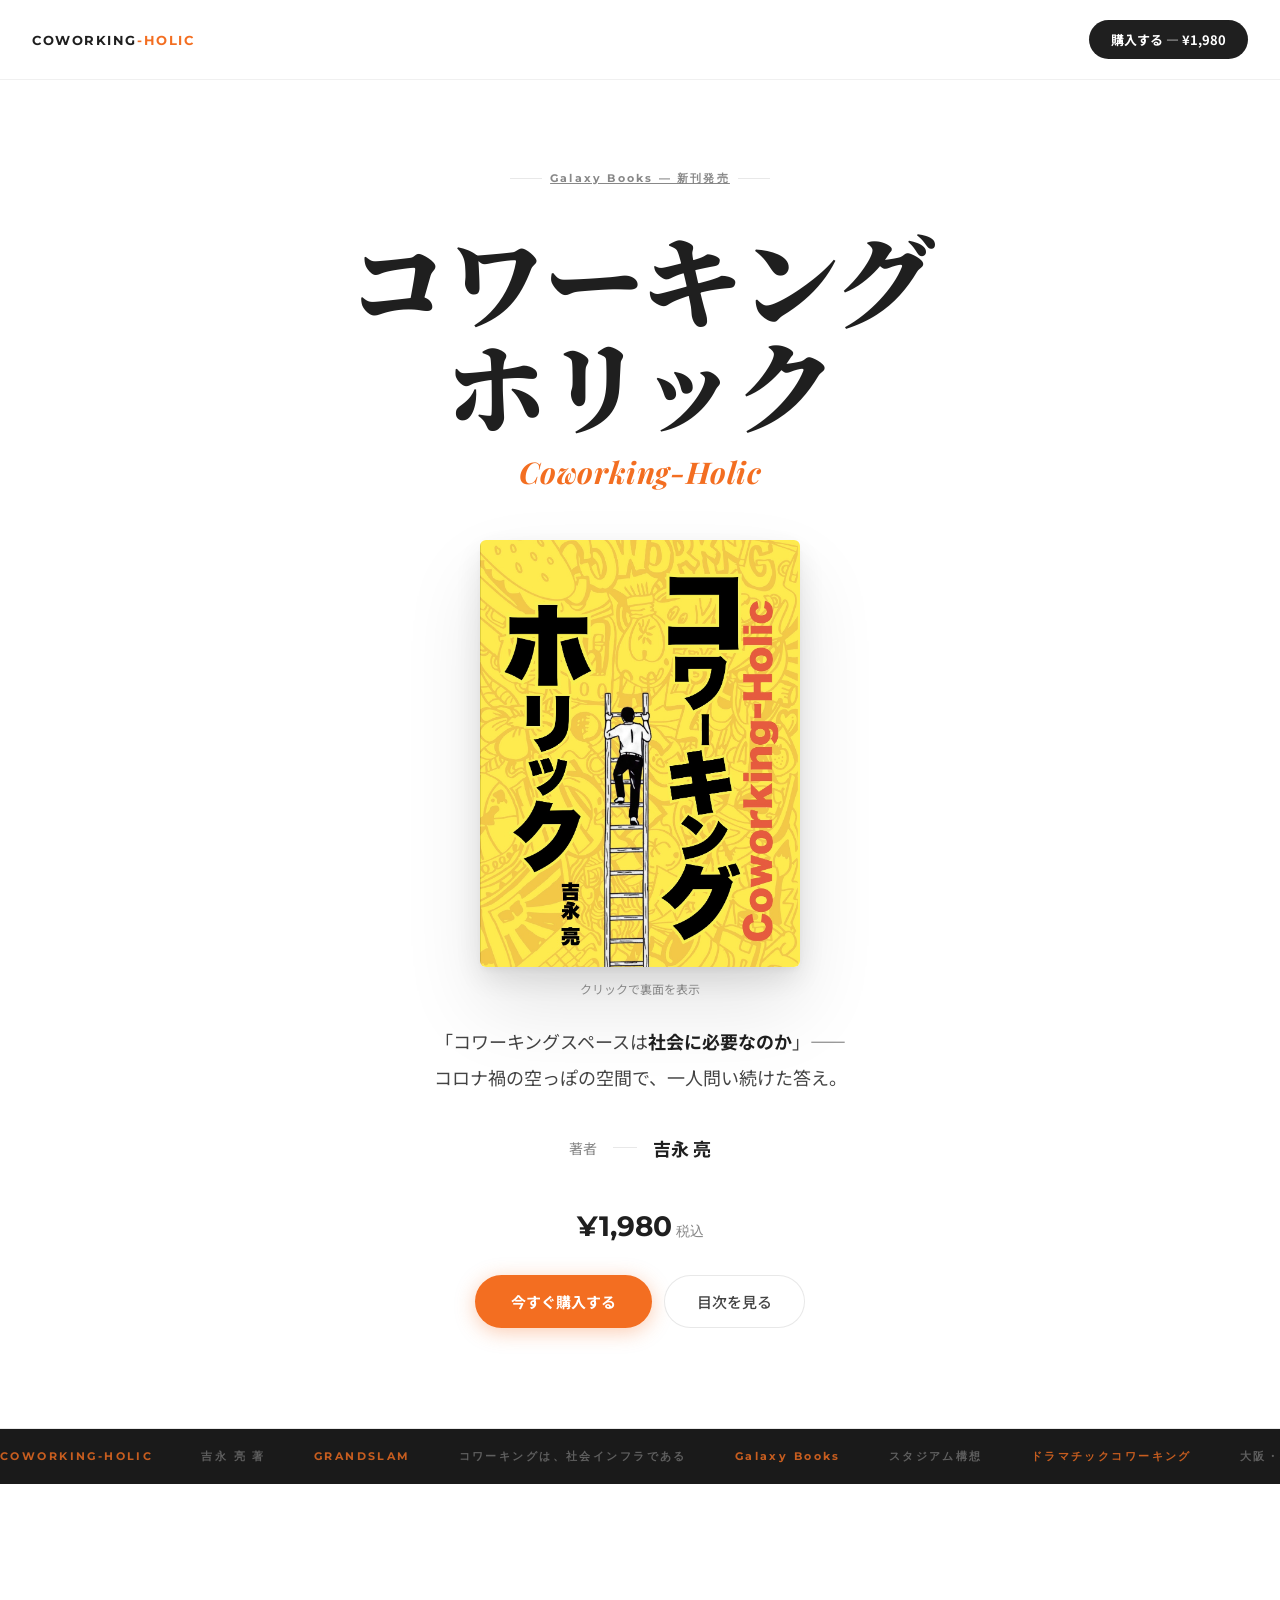
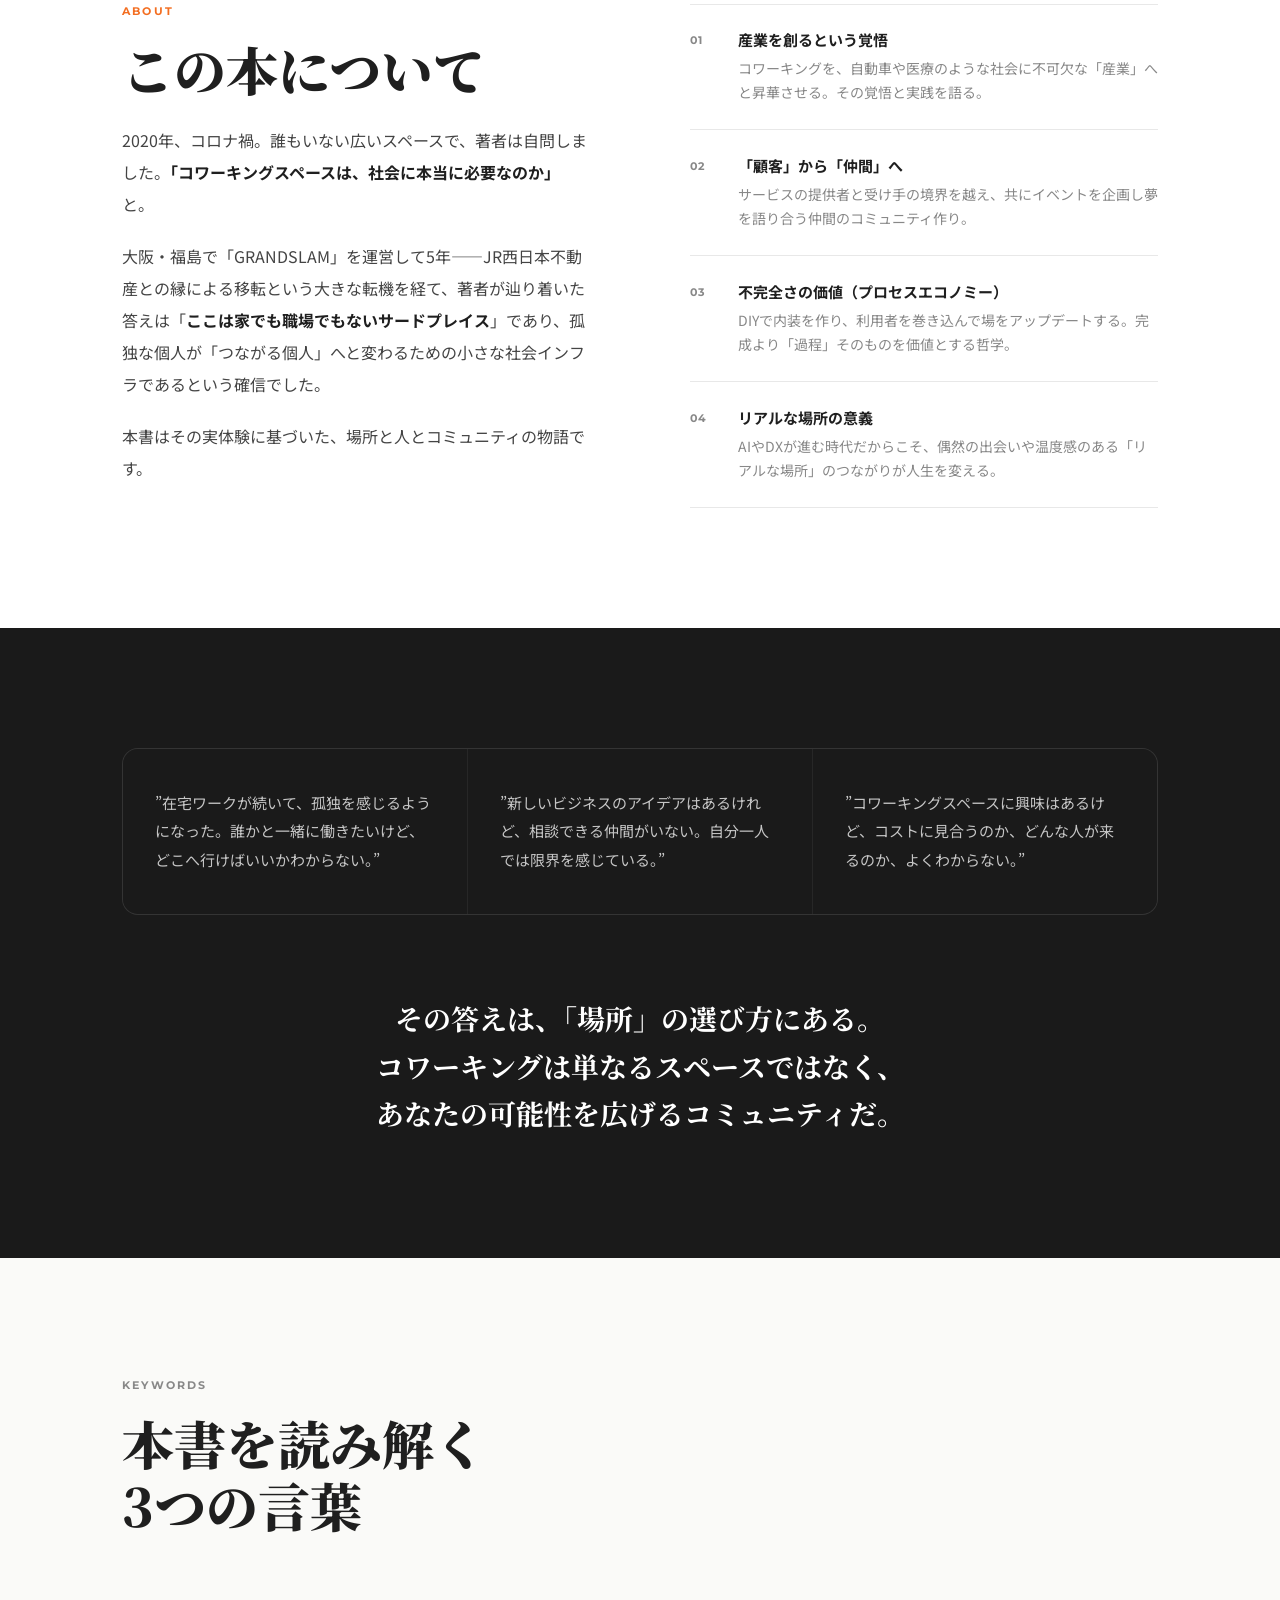
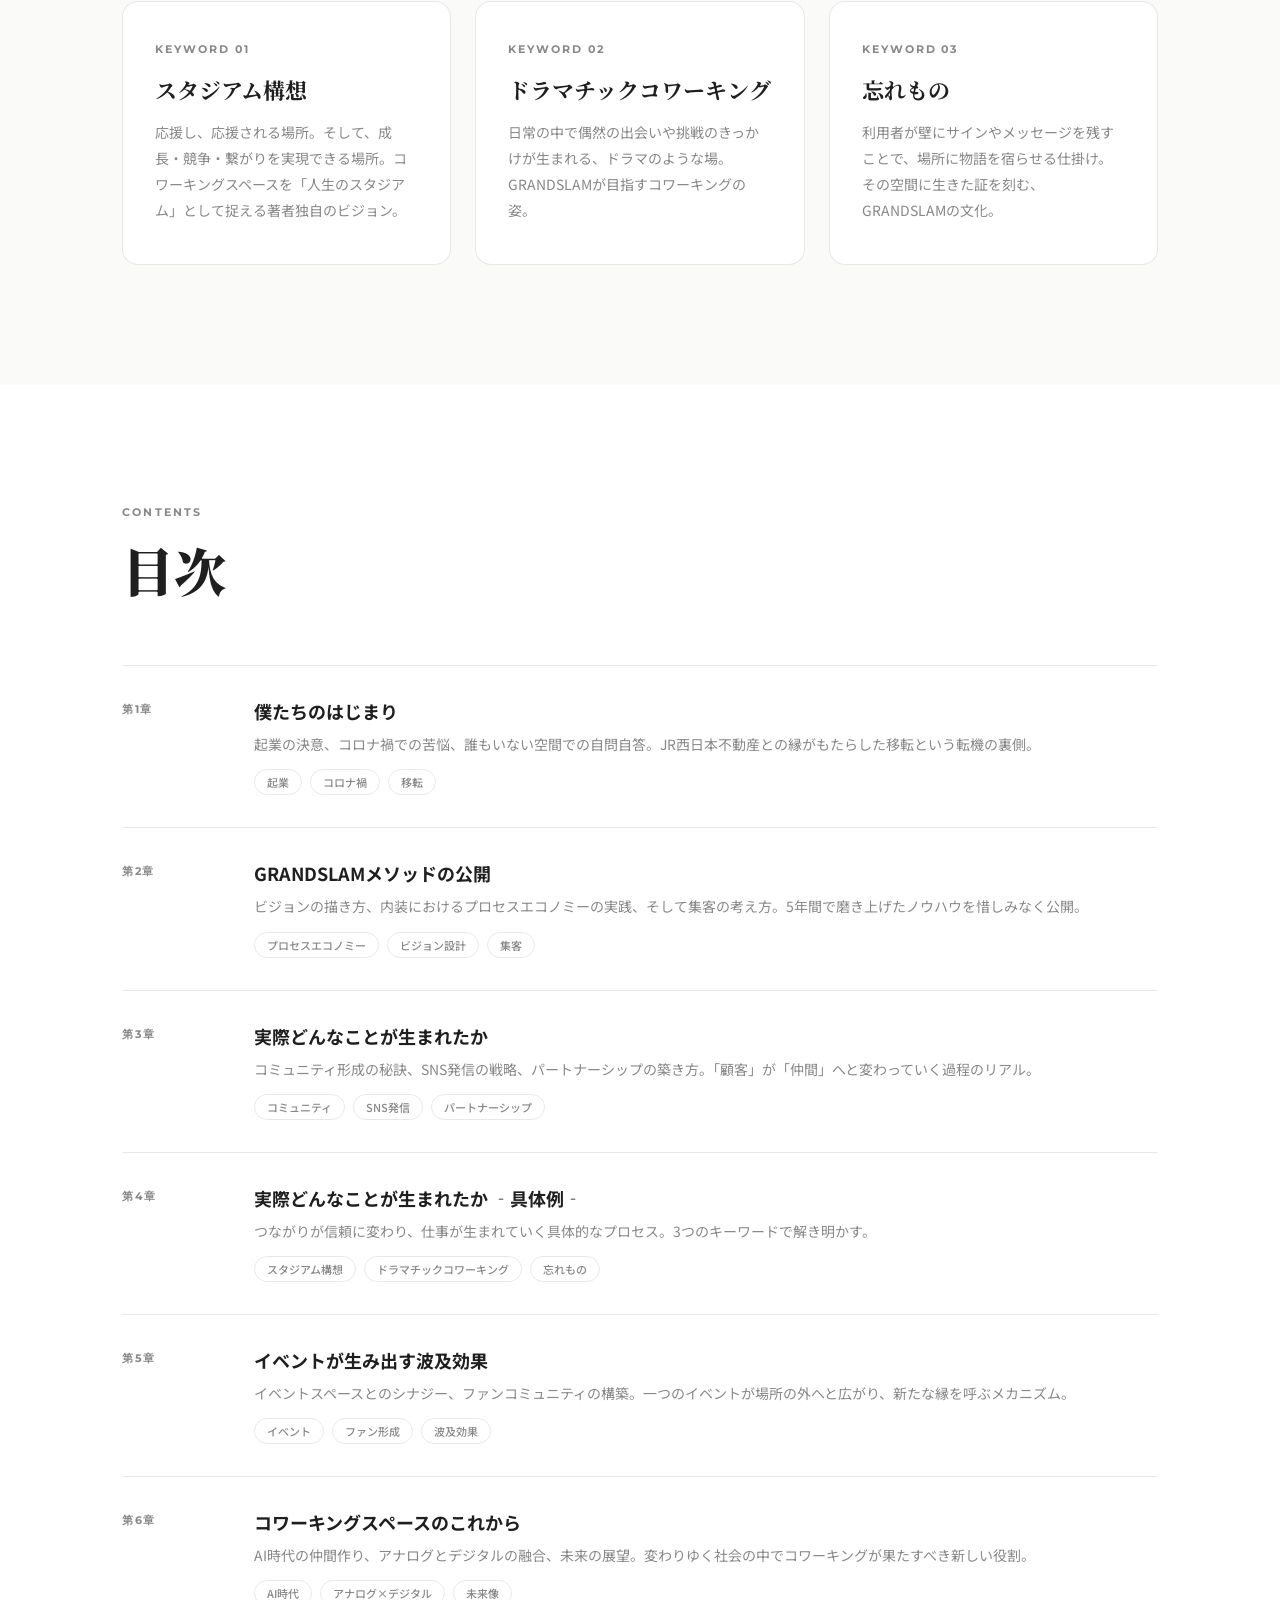
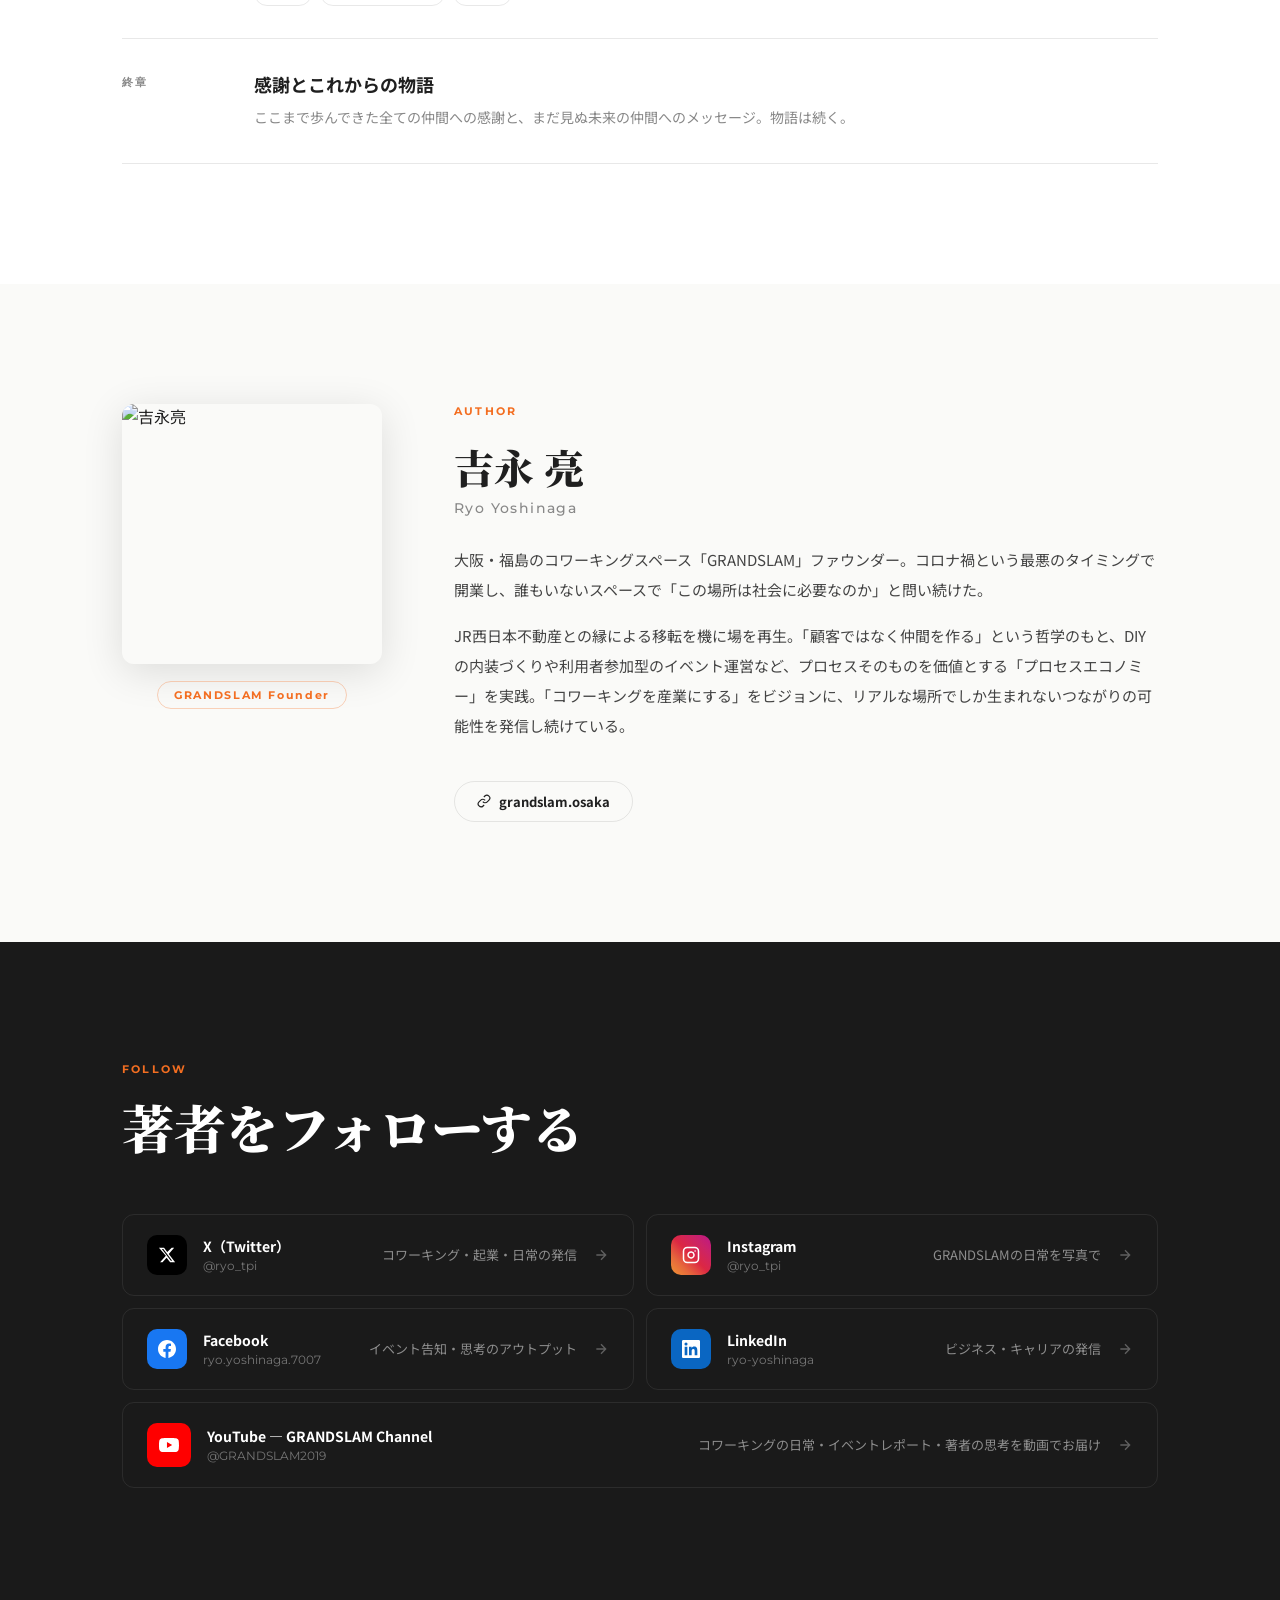
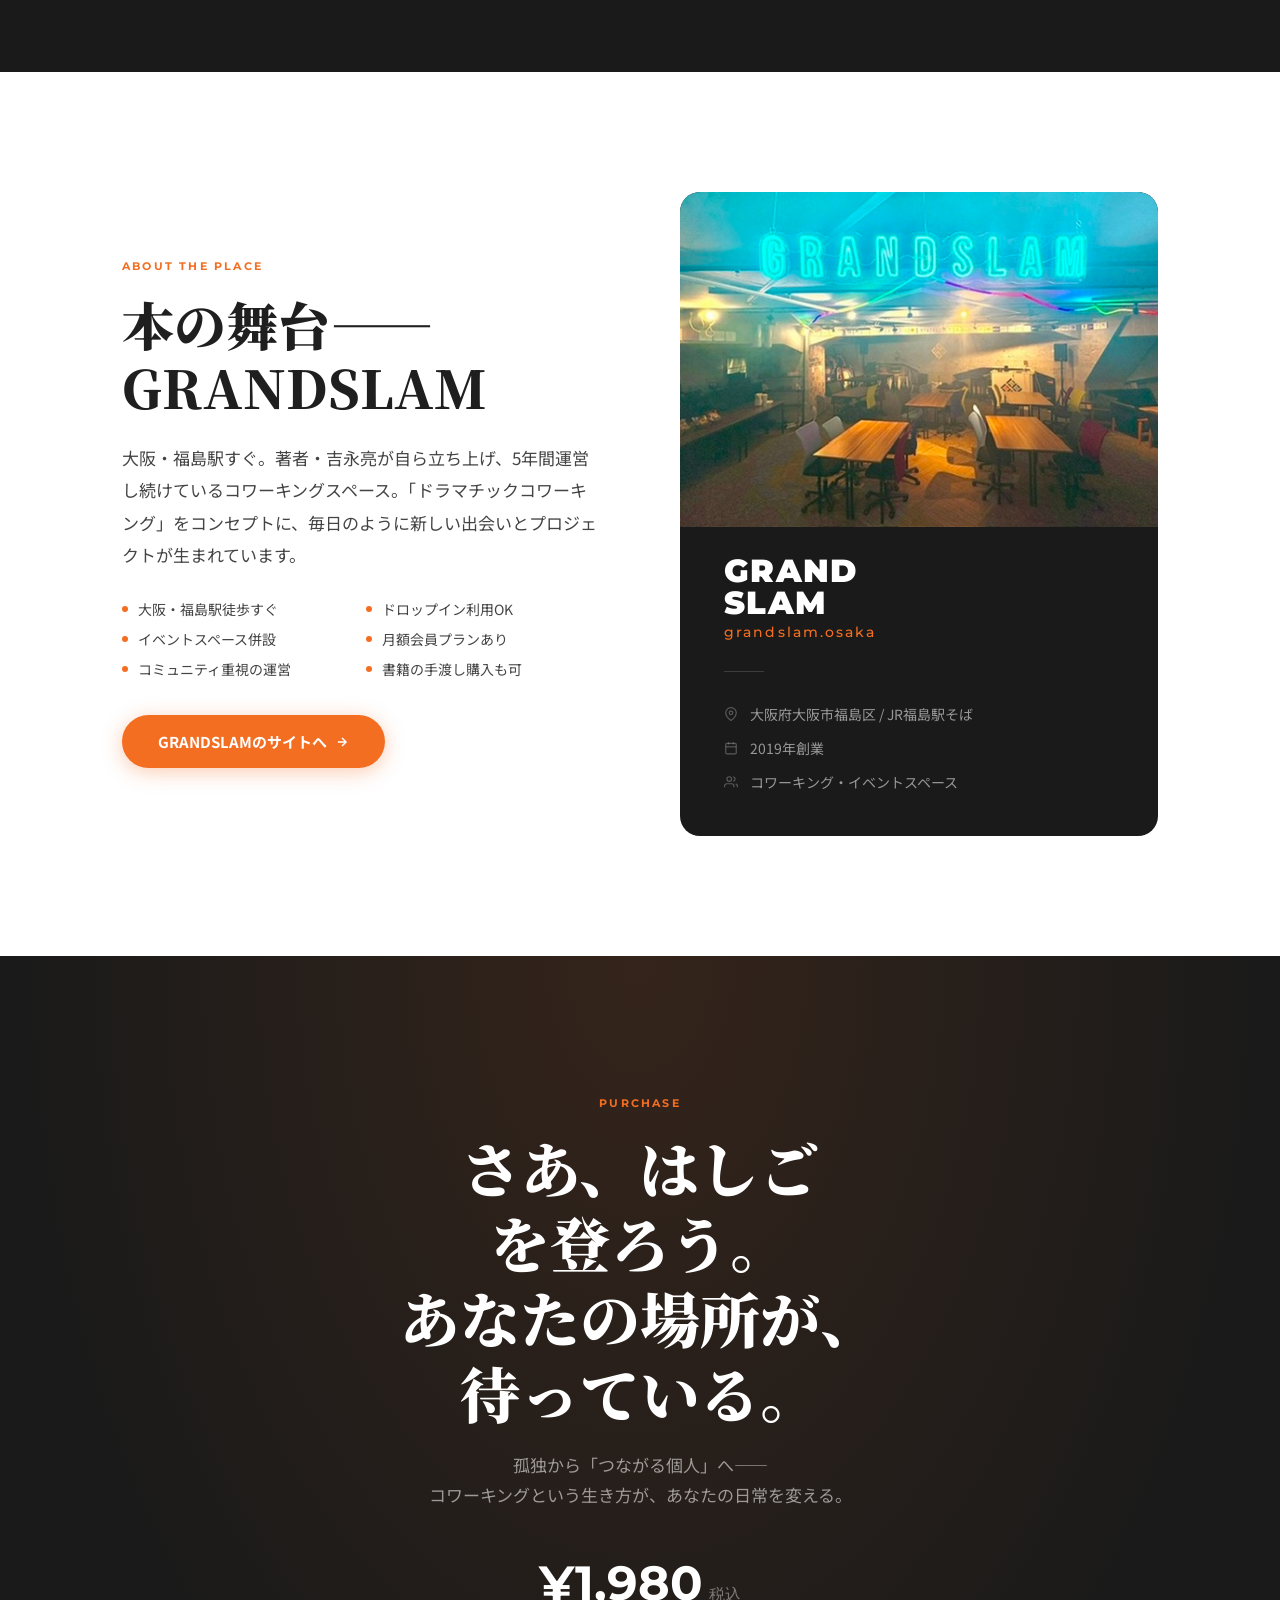
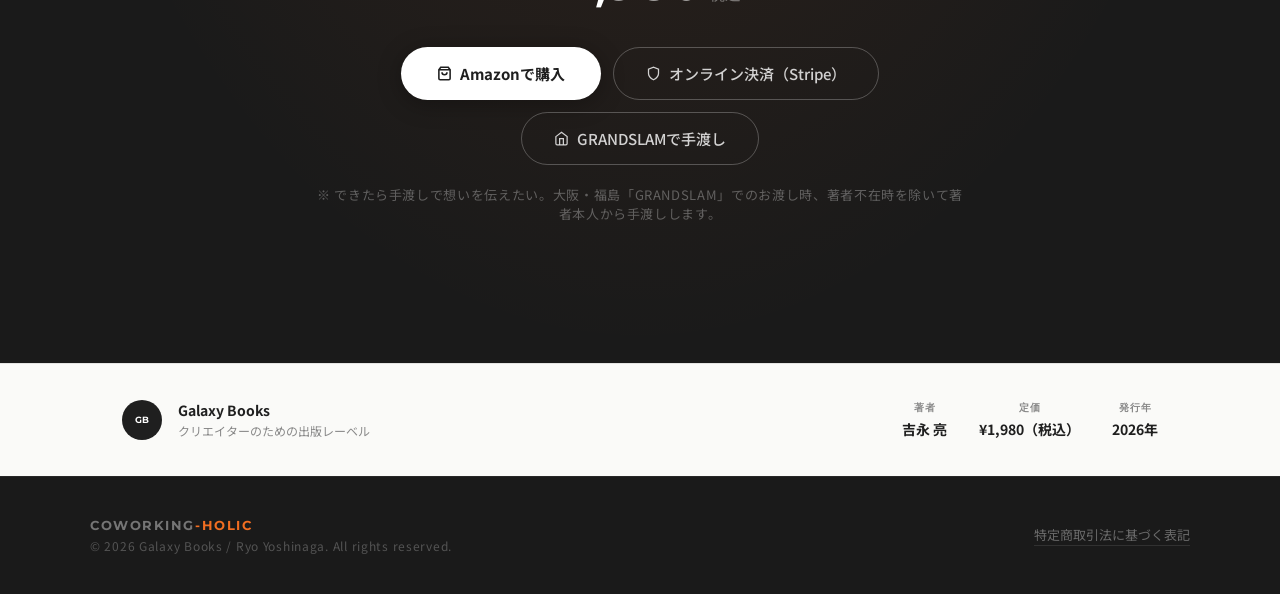
==== commit 757e8234: "Update index content" ====
--- a/index.html
+++ b/index.html
@@ -680,7 +680,7 @@
       <div class="keyword-card reveal">
         <p class="keyword-num">KEYWORD 01</p>
         <h3 class="keyword-name">スタジアム構想</h3>
-        <p class="keyword-desc">ここから飛び立ち、また戻ってくる中継点のような場所。コワーキングスペースを「人生の空港」として捉える著者独自のビジョン。</p>
+        <p class="keyword-desc">応援し、応援される場所。そして、成長・競争・繋がりを実現できる場所。コワーキングスペースを「人生のスタジアム」として捉える著者独自のビジョン。</p>
       </div>
       <div class="keyword-card reveal">
         <p class="keyword-num">KEYWORD 02</p>
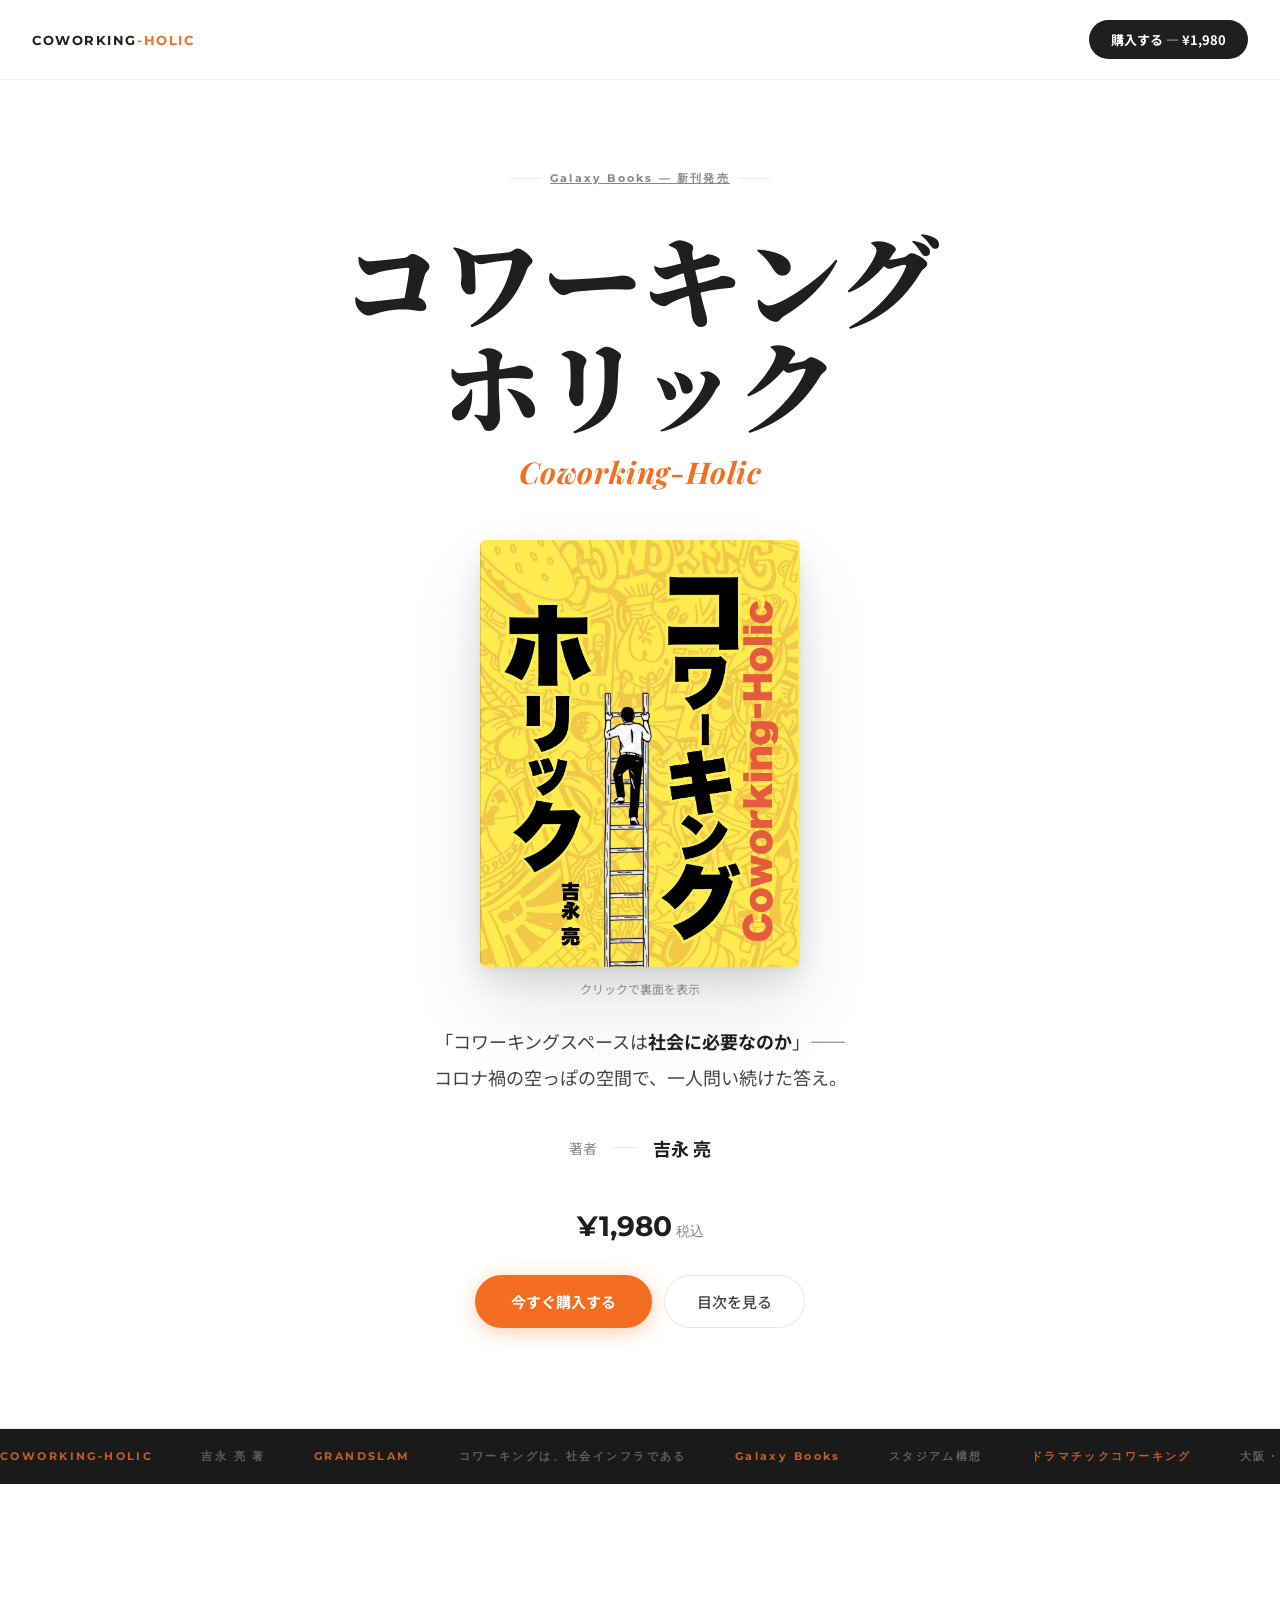
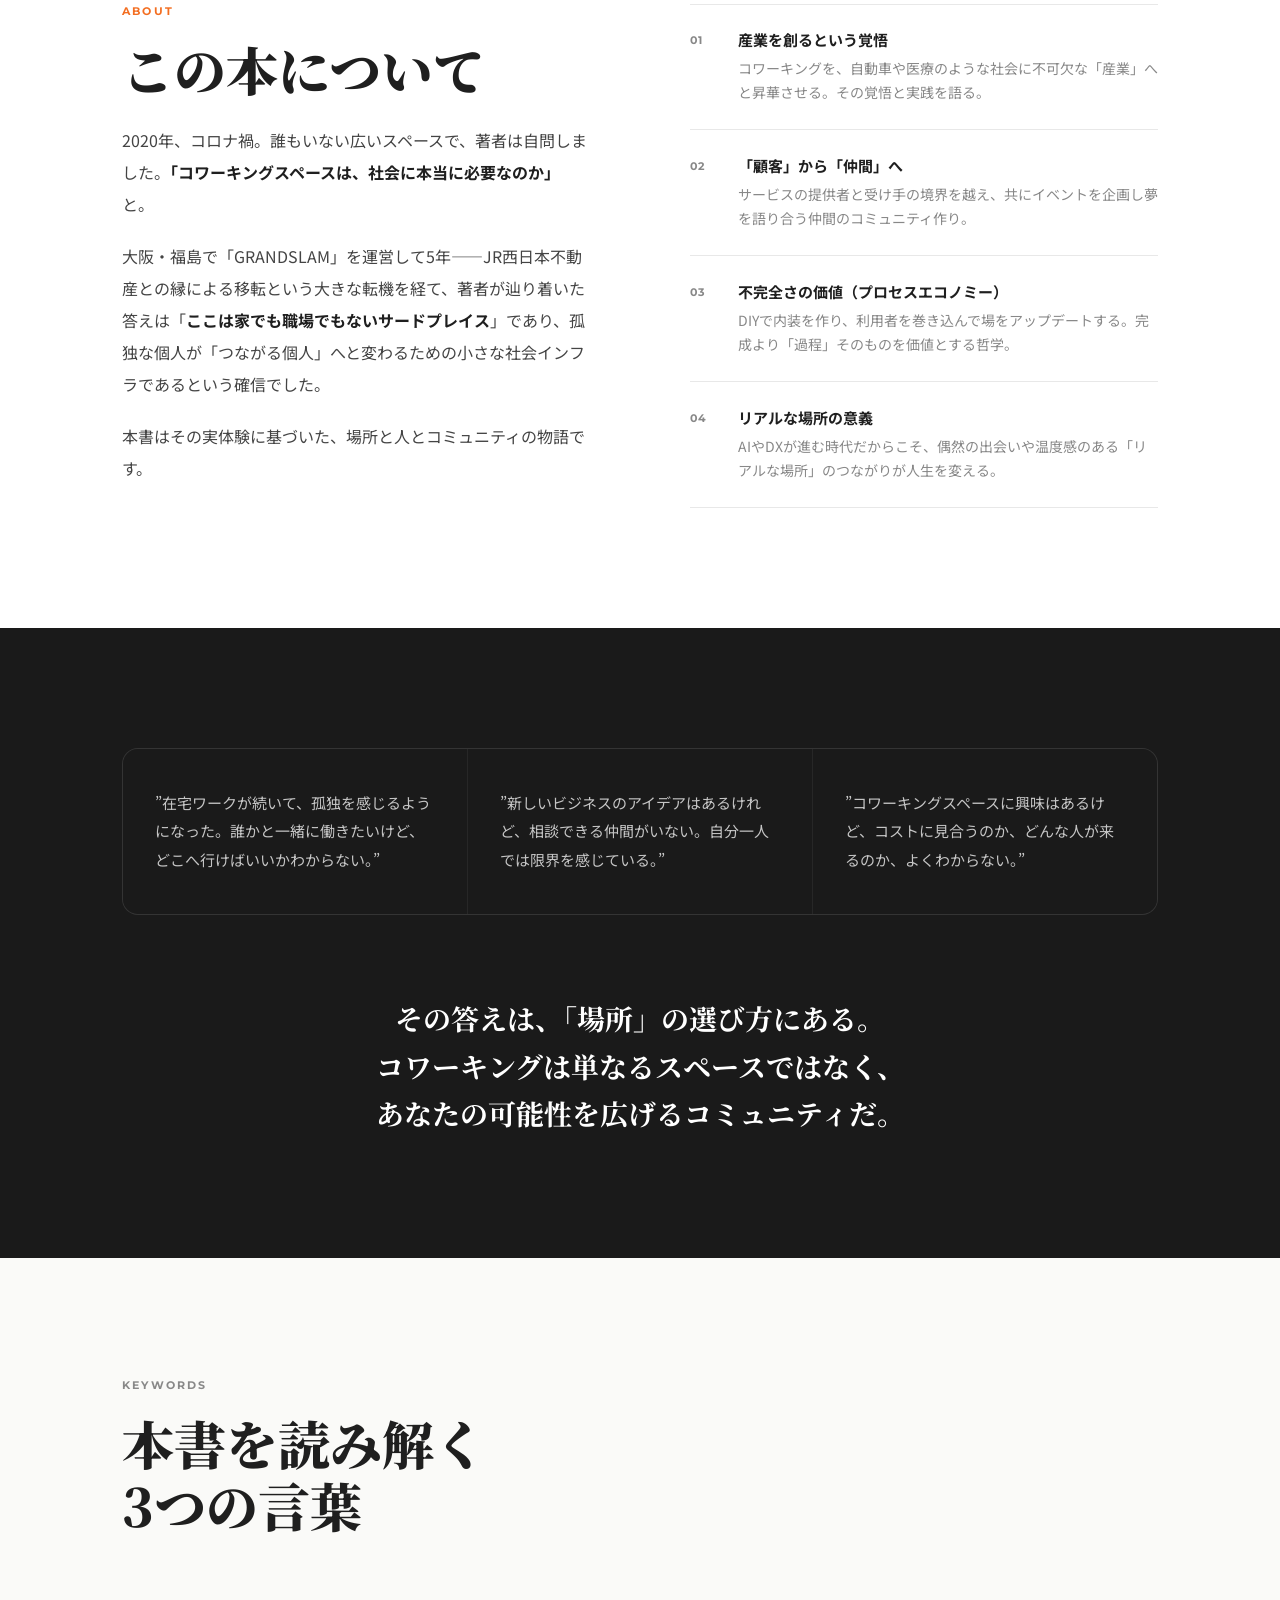
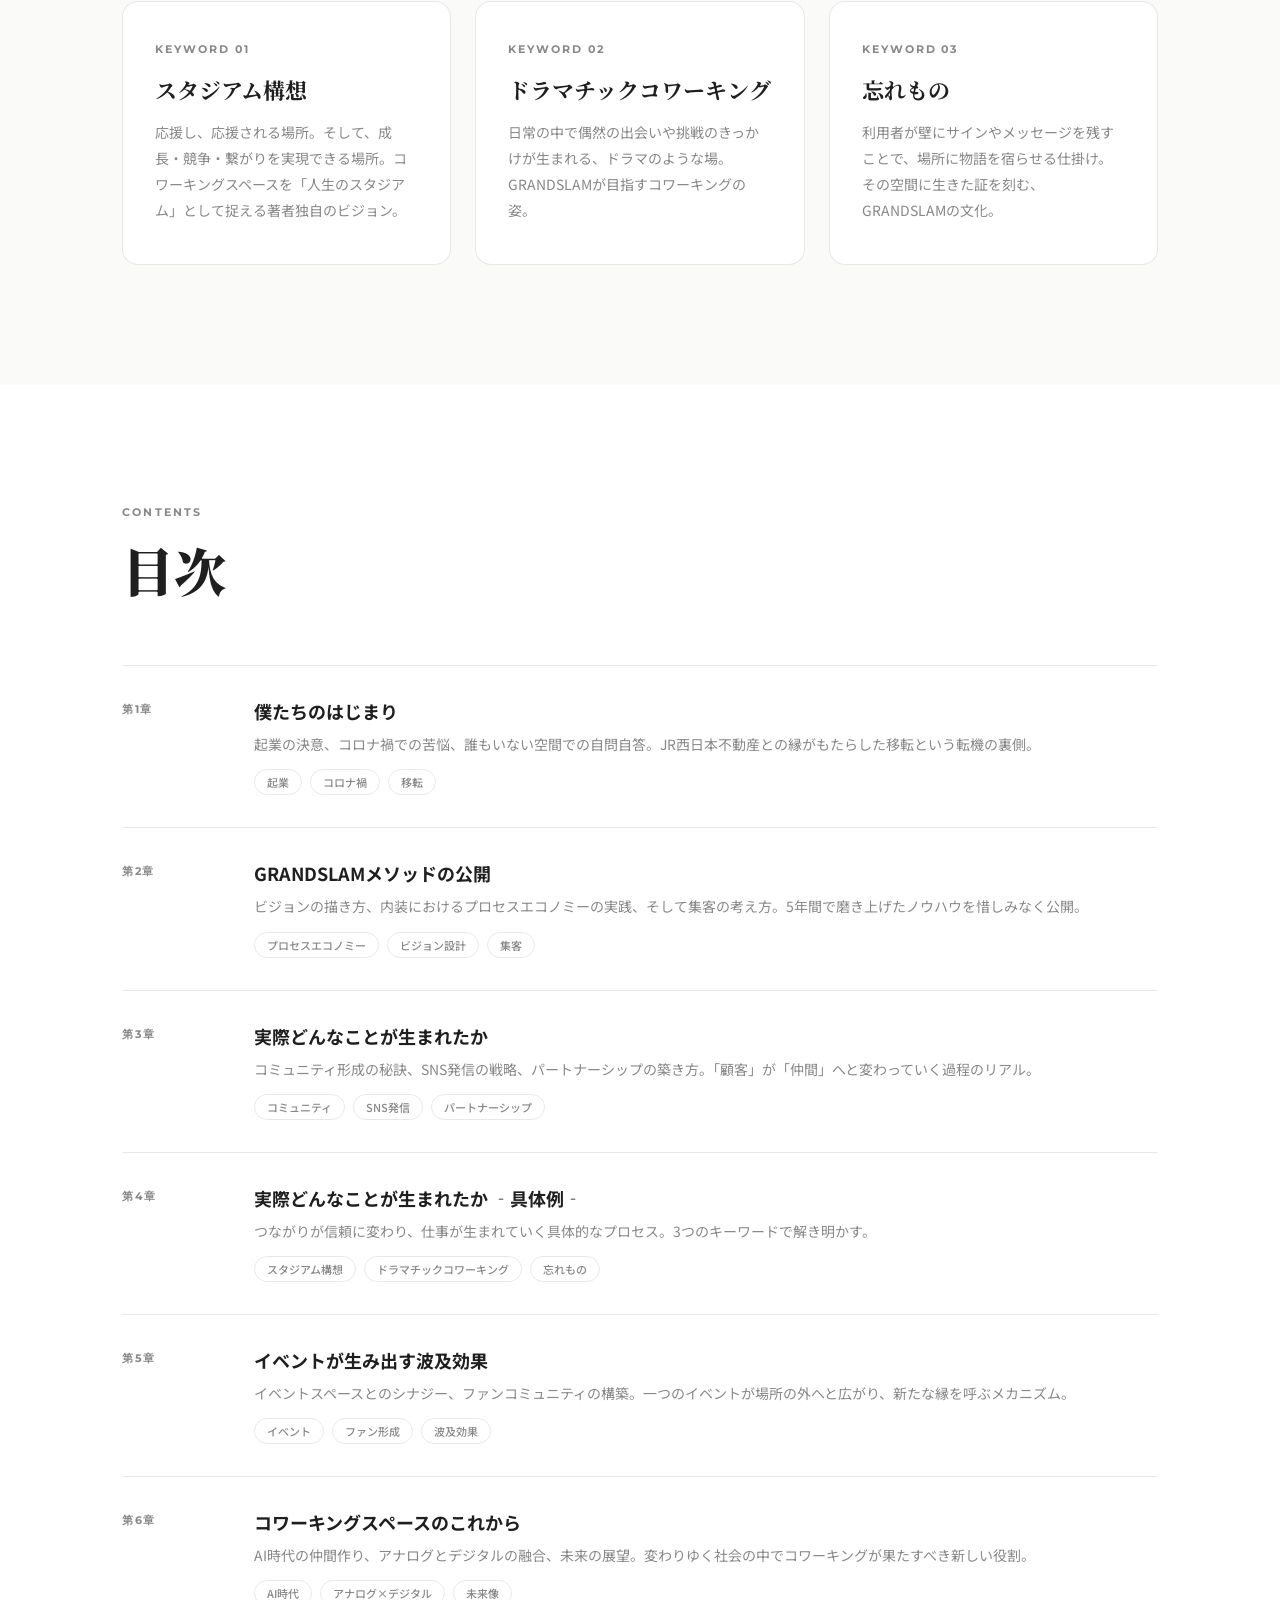
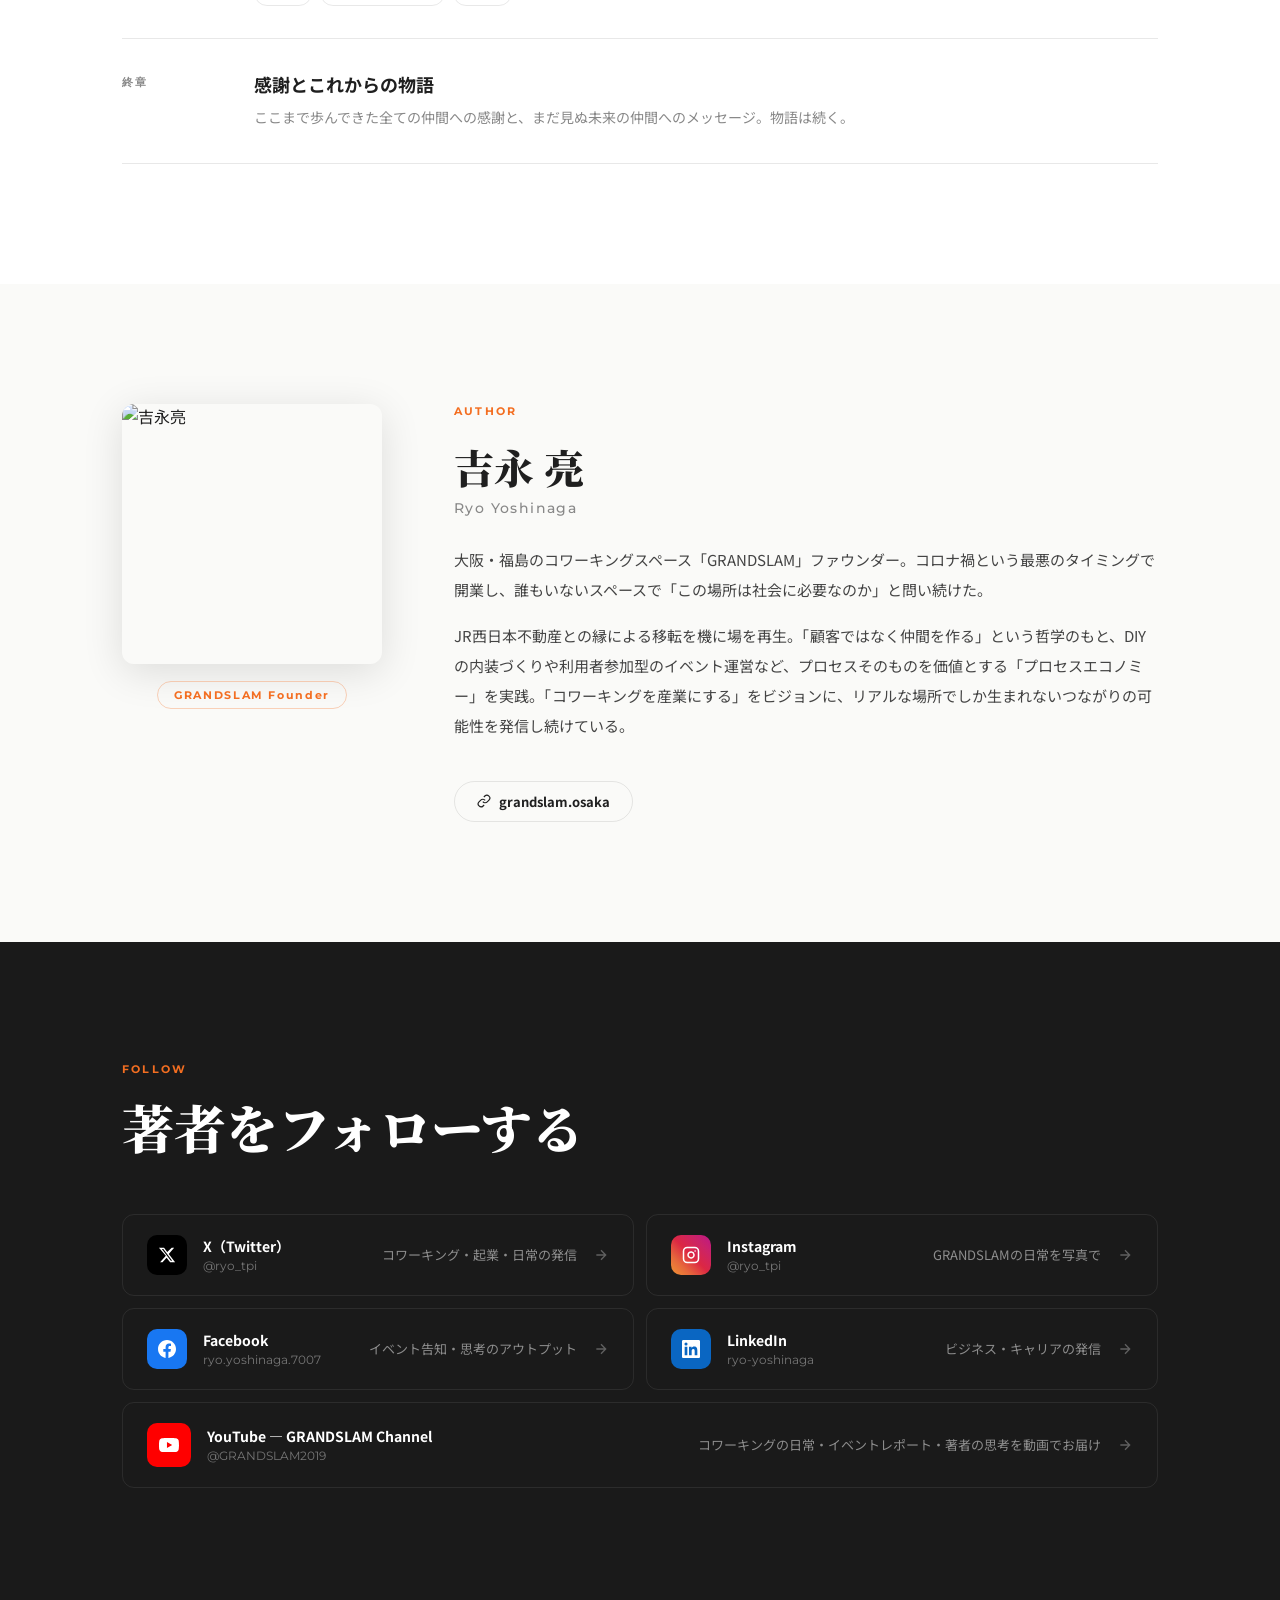
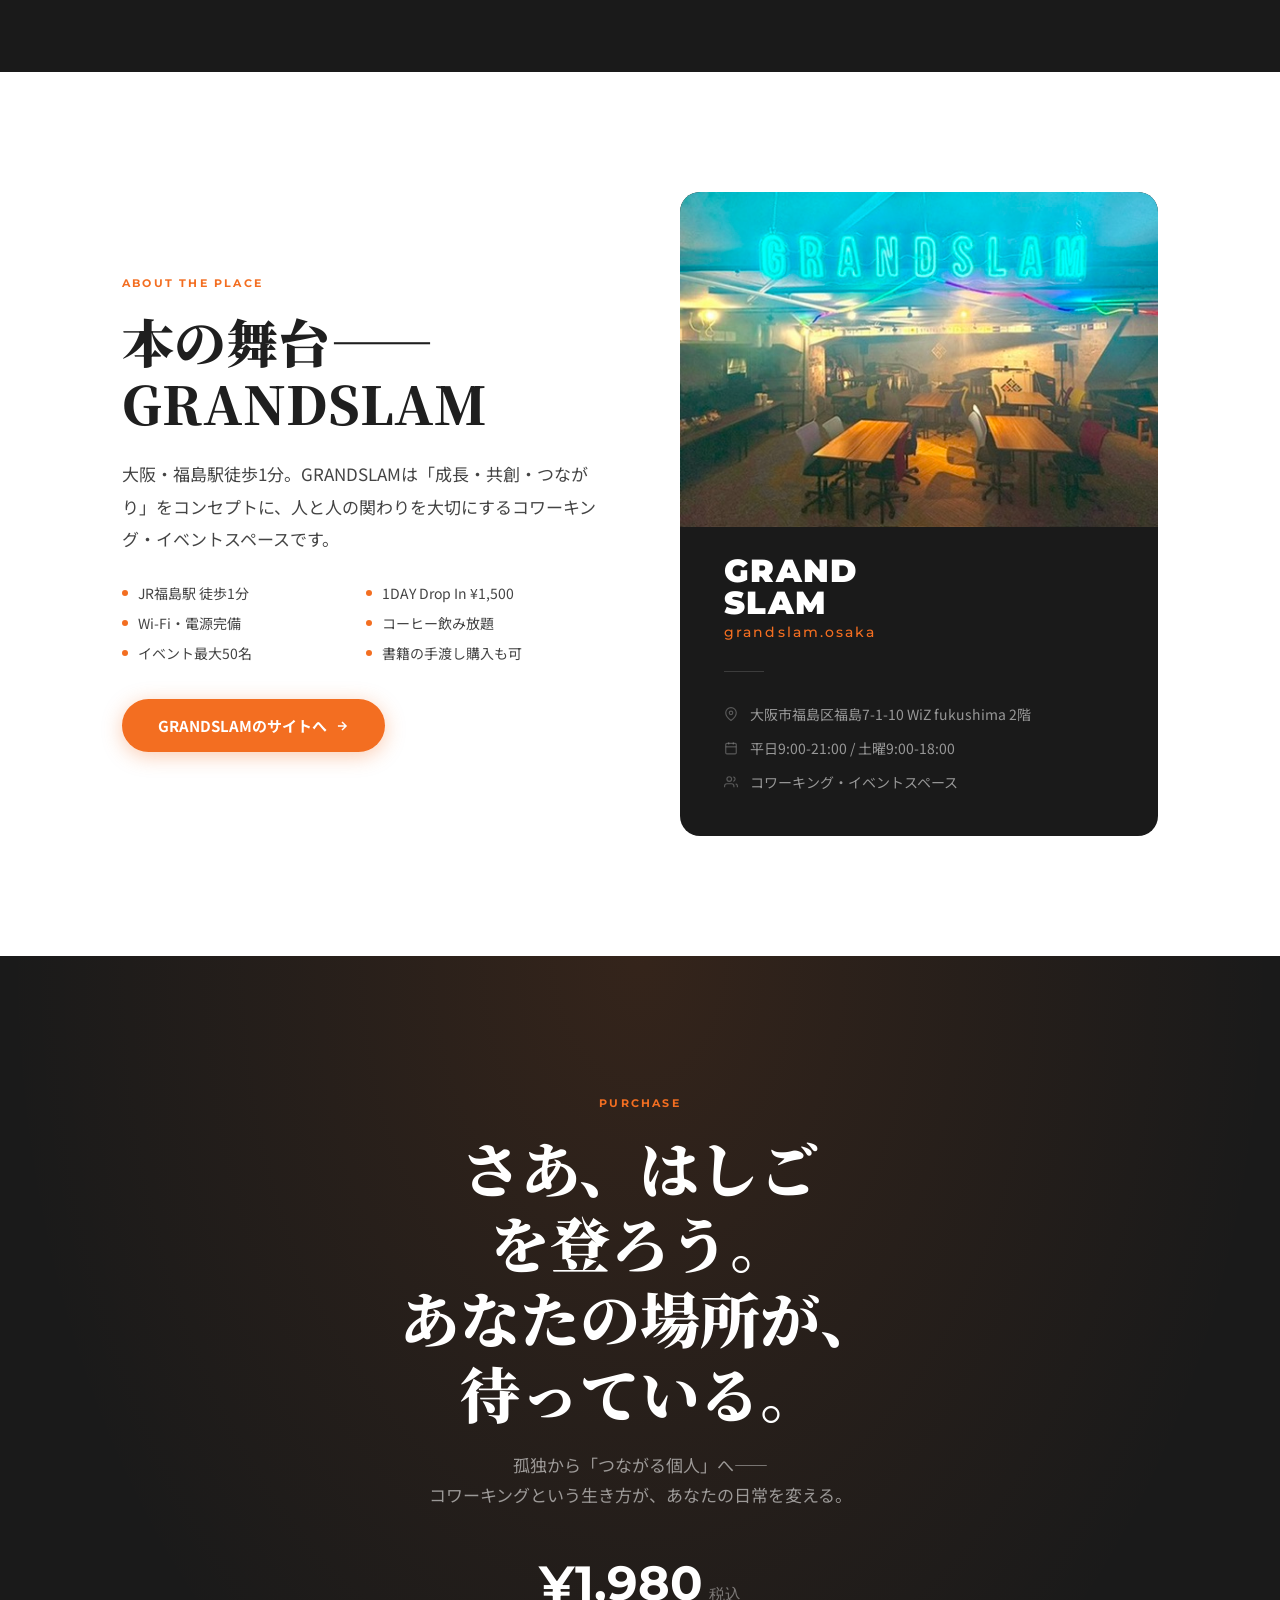
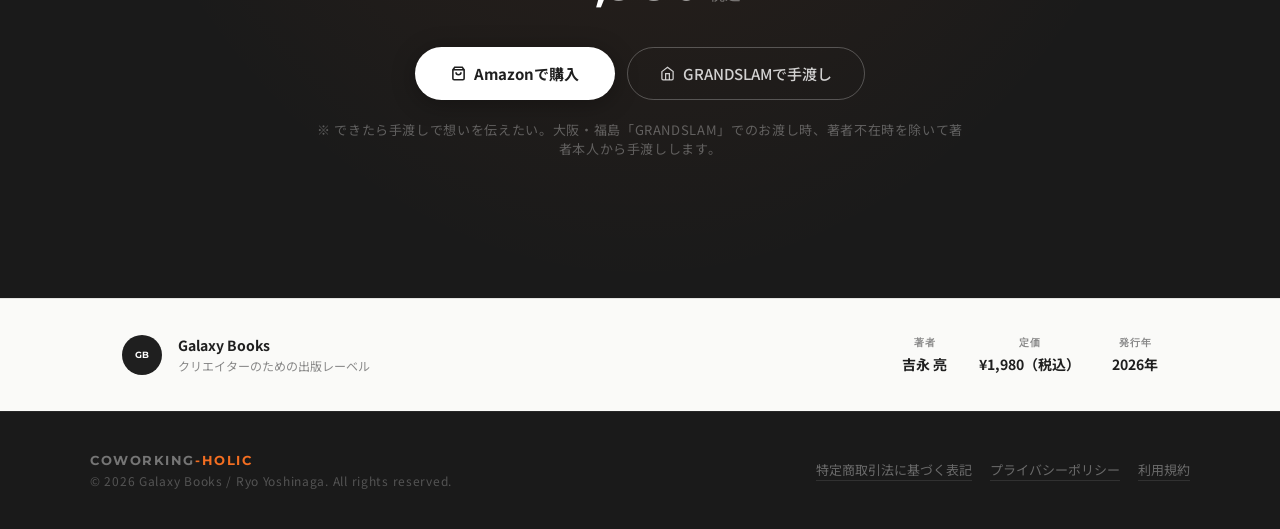
==== commit cd8a555a: "Update purchase links and legal pages" ====
--- a/index.html
+++ b/index.html
@@ -4,10 +4,27 @@
   <meta charset="UTF-8" />
   <meta name="viewport" content="width=device-width, initial-scale=1.0" />
   <title>コワーキングホリック | 吉永亮 著</title>
+  <meta name="description" content="大阪・福島のコワーキングスペース GRANDSLAM ファウンダー、吉永亮による書籍『コワーキングホリック』公式サイト。" />
+  <link rel="canonical" href="https://coworking-holic.pages.dev/" />
   <link rel="icon" href="fabi.jpeg" type="image/jpeg" />
+  <meta name="theme-color" content="#F36E21" />
+  <meta property="og:site_name" content="コワーキングホリック" />
+  <meta property="og:type" content="website" />
+  <meta property="og:url" content="https://coworking-holic.pages.dev/" />
+  <meta property="og:title" content="コワーキングホリック | 吉永亮 著" />
+  <meta property="og:description" content="大阪・福島発。場所と人とコミュニティの物語。GRANDSLAM ファウンダー吉永亮による書籍『コワーキングホリック』。" />
+  <meta property="og:image" content="https://coworking-holic.pages.dev/og-image.png" />
+  <meta property="og:image:secure_url" content="https://coworking-holic.pages.dev/og-image.png" />
+  <meta property="og:image:width" content="1200" />
+  <meta property="og:image:height" content="630" />
+  <meta property="og:image:alt" content="書籍『コワーキングホリック』の共有画像" />
+  <meta name="twitter:card" content="summary_large_image" />
+  <meta name="twitter:title" content="コワーキングホリック | 吉永亮 著" />
+  <meta name="twitter:description" content="大阪・福島発。場所と人とコミュニティの物語。" />
+  <meta name="twitter:image" content="https://coworking-holic.pages.dev/og-image.png" />
   <link rel="preconnect" href="https://fonts.googleapis.com" />
   <link rel="preconnect" href="https://fonts.gstatic.com" crossorigin />
-  <link href="https://fonts.googleapis.com/css2?family=Noto+Sans+JP:wght@400;500;700;900&family=Noto+Serif+JP:wght@700;900&family=Playfair+Display:ital,wght@0,700;0,900;1,700&family=Montserrat:wght@500;700&display=swap" rel="stylesheet" />
+  <link href="https://fonts.googleapis.com/css2?family=Noto+Sans+JP:wght@400;500;700;900&amp;family=Noto+Serif+JP:wght@700;900&amp;family=Playfair+Display:ital,wght@0,700;0,900;1,700&amp;family=Montserrat:wght@500;700&amp;display=swap" rel="stylesheet" />
   <style>
     *, *::before, *::after { box-sizing: border-box; margin: 0; padding: 0; }
     :root {
@@ -91,7 +108,7 @@
     }
     .hero-title {
       font-family: 'Noto Serif JP', serif; font-size: clamp(56px, 9vw, 100px);
-      font-weight: 900; line-height: 1.05; letter-spacing: -0.02em;
+      font-weight: 900; line-height: 1.05; letter-spacing: 0;
       color: var(--ink); margin-bottom: 16px;
     }
     .hero-title-en {
@@ -466,6 +483,7 @@
     .footer-left p { font-size: 12px; color: rgba(255,255,255,0.25); letter-spacing: 0.06em; margin-top: 4px; }
     .footer-logo { font-family: 'Montserrat', sans-serif; font-size: 13px; font-weight: 700; color: rgba(255,255,255,0.4); letter-spacing: 0.12em; }
     .footer-logo span { color: var(--orange); }
+    .footer-links { display: flex; align-items: center; gap: 18px; flex-wrap: wrap; }
     .footer-link {
       font-size: 13px; color: rgba(255,255,255,0.35); text-decoration: none;
       border-bottom: 1px solid rgba(255,255,255,0.1); padding-bottom: 1px;
@@ -865,13 +883,13 @@
       <div class="reveal">
         <p class="label">ABOUT THE PLACE</p>
         <h2 class="display title-ja">本の舞台——<br class="br-pc">GRANDSLAM</h2>
-        <p class="subtext" style="margin-bottom:0;">大阪・福島駅すぐ。著者・吉永亮が自ら立ち上げ、5年間運営し続けているコワーキングスペース。「ドラマチックコワーキング」をコンセプトに、毎日のように新しい出会いとプロジェクトが生まれています。</p>
+        <p class="subtext" style="margin-bottom:0;">大阪・福島駅徒歩1分。GRANDSLAMは「成長・共創・つながり」をコンセプトに、人と人の関わりを大切にするコワーキング・イベントスペースです。</p>
         <div class="grandslam-features">
-          <div class="gf-item"><div class="gf-dot"></div>大阪・福島駅徒歩すぐ</div>
-          <div class="gf-item"><div class="gf-dot"></div>ドロップイン利用OK</div>
-          <div class="gf-item"><div class="gf-dot"></div>イベントスペース併設</div>
-          <div class="gf-item"><div class="gf-dot"></div>月額会員プランあり</div>
-          <div class="gf-item"><div class="gf-dot"></div>コミュニティ重視の運営</div>
+          <div class="gf-item"><div class="gf-dot"></div>JR福島駅 徒歩1分</div>
+          <div class="gf-item"><div class="gf-dot"></div>1DAY Drop In ¥1,500</div>
+          <div class="gf-item"><div class="gf-dot"></div>Wi-Fi・電源完備</div>
+          <div class="gf-item"><div class="gf-dot"></div>コーヒー飲み放題</div>
+          <div class="gf-item"><div class="gf-dot"></div>イベント最大50名</div>
           <div class="gf-item"><div class="gf-dot"></div>書籍の手渡し購入も可</div>
         </div>
         <a href="https://grandslam.osaka/" target="_blank" rel="noopener" class="btn-primary" style="width:fit-content;">
@@ -891,11 +909,11 @@
           <div class="gs-meta">
             <div class="gs-row">
               <svg width="14" height="14" fill="none" viewBox="0 0 24 24" stroke="currentColor" stroke-width="2"><path d="M21 10c0 7-9 13-9 13s-9-6-9-13a9 9 0 0118 0z"/><circle cx="12" cy="10" r="3"/></svg>
-              大阪府大阪市福島区 / JR福島駅そば
+              大阪市福島区福島7-1-10 WiZ fukushima 2階
             </div>
             <div class="gs-row">
               <svg width="14" height="14" fill="none" viewBox="0 0 24 24" stroke="currentColor" stroke-width="2"><rect x="3" y="4" width="18" height="18" rx="2"/><line x1="16" y1="2" x2="16" y2="6"/><line x1="8" y1="2" x2="8" y2="6"/><line x1="3" y1="10" x2="21" y2="10"/></svg>
-              2019年創業
+              平日9:00-21:00 / 土曜9:00-18:00
             </div>
             <div class="gs-row">
               <svg width="14" height="14" fill="none" viewBox="0 0 24 24" stroke="currentColor" stroke-width="2"><path d="M17 21v-2a4 4 0 00-4-4H5a4 4 0 00-4 4v2"/><circle cx="9" cy="7" r="4"/><path d="M23 21v-2a4 4 0 00-3-3.87"/><path d="M16 3.13a4 4 0 010 7.75"/></svg>
@@ -916,15 +934,11 @@
     <p class="purchase-sub reveal">孤独から「つながる個人」へ——<br class="br-pc">コワーキングという生き方が、あなたの日常を変える。</p>
     <p class="purchase-price reveal">¥1,980<span>税込</span></p>
     <div class="purchase-btns reveal">
-      <a href="#" class="btn-white">
+      <a href="https://www.amazon.co.jp/dp/4867397474" target="_blank" rel="noopener" class="btn-white">
         <svg width="15" height="15" fill="none" viewBox="0 0 24 24" stroke="currentColor" stroke-width="2.5"><path d="M6 2L3 6v14a2 2 0 002 2h14a2 2 0 002-2V6l-3-4z"/><line x1="3" y1="6" x2="21" y2="6"/><path d="M16 10a4 4 0 01-8 0"/></svg>
         Amazonで購入
       </a>
-      <a href="#" class="btn-outline-white">
-        <svg width="15" height="15" fill="none" viewBox="0 0 24 24" stroke="currentColor" stroke-width="2"><path d="M12 22s8-4 8-10V5l-8-3-8 3v7c0 6 8 10 8 10z"/></svg>
-        オンライン決済（Stripe）
-      </a>
-      <a href="https://grandslam.osaka/" target="_blank" rel="noopener" class="btn-outline-white">
+      <a href="https://line.me/R/ti/p/%40213eyjqd" target="_blank" rel="noopener" class="btn-outline-white">
         <svg width="15" height="15" fill="none" viewBox="0 0 24 24" stroke="currentColor" stroke-width="2"><path d="M3 9l9-7 9 7v11a2 2 0 01-2 2H5a2 2 0 01-2-2z"/><polyline points="9 22 9 12 15 12 15 22"/></svg>
         GRANDSLAMで手渡し
       </a>
@@ -960,7 +974,11 @@
       <div class="footer-logo">COWORKING<span>-HOLIC</span></div>
       <p>© 2026 Galaxy Books / Ryo Yoshinaga. All rights reserved.</p>
     </div>
-    <a href="tokushoho.html" class="footer-link">特定商取引法に基づく表記</a>
+    <div class="footer-links">
+      <a href="tokushoho.html" class="footer-link">特定商取引法に基づく表記</a>
+      <a href="privacy.html" class="footer-link">プライバシーポリシー</a>
+      <a href="terms.html" class="footer-link">利用規約</a>
+    </div>
   </div>
 </footer>
 
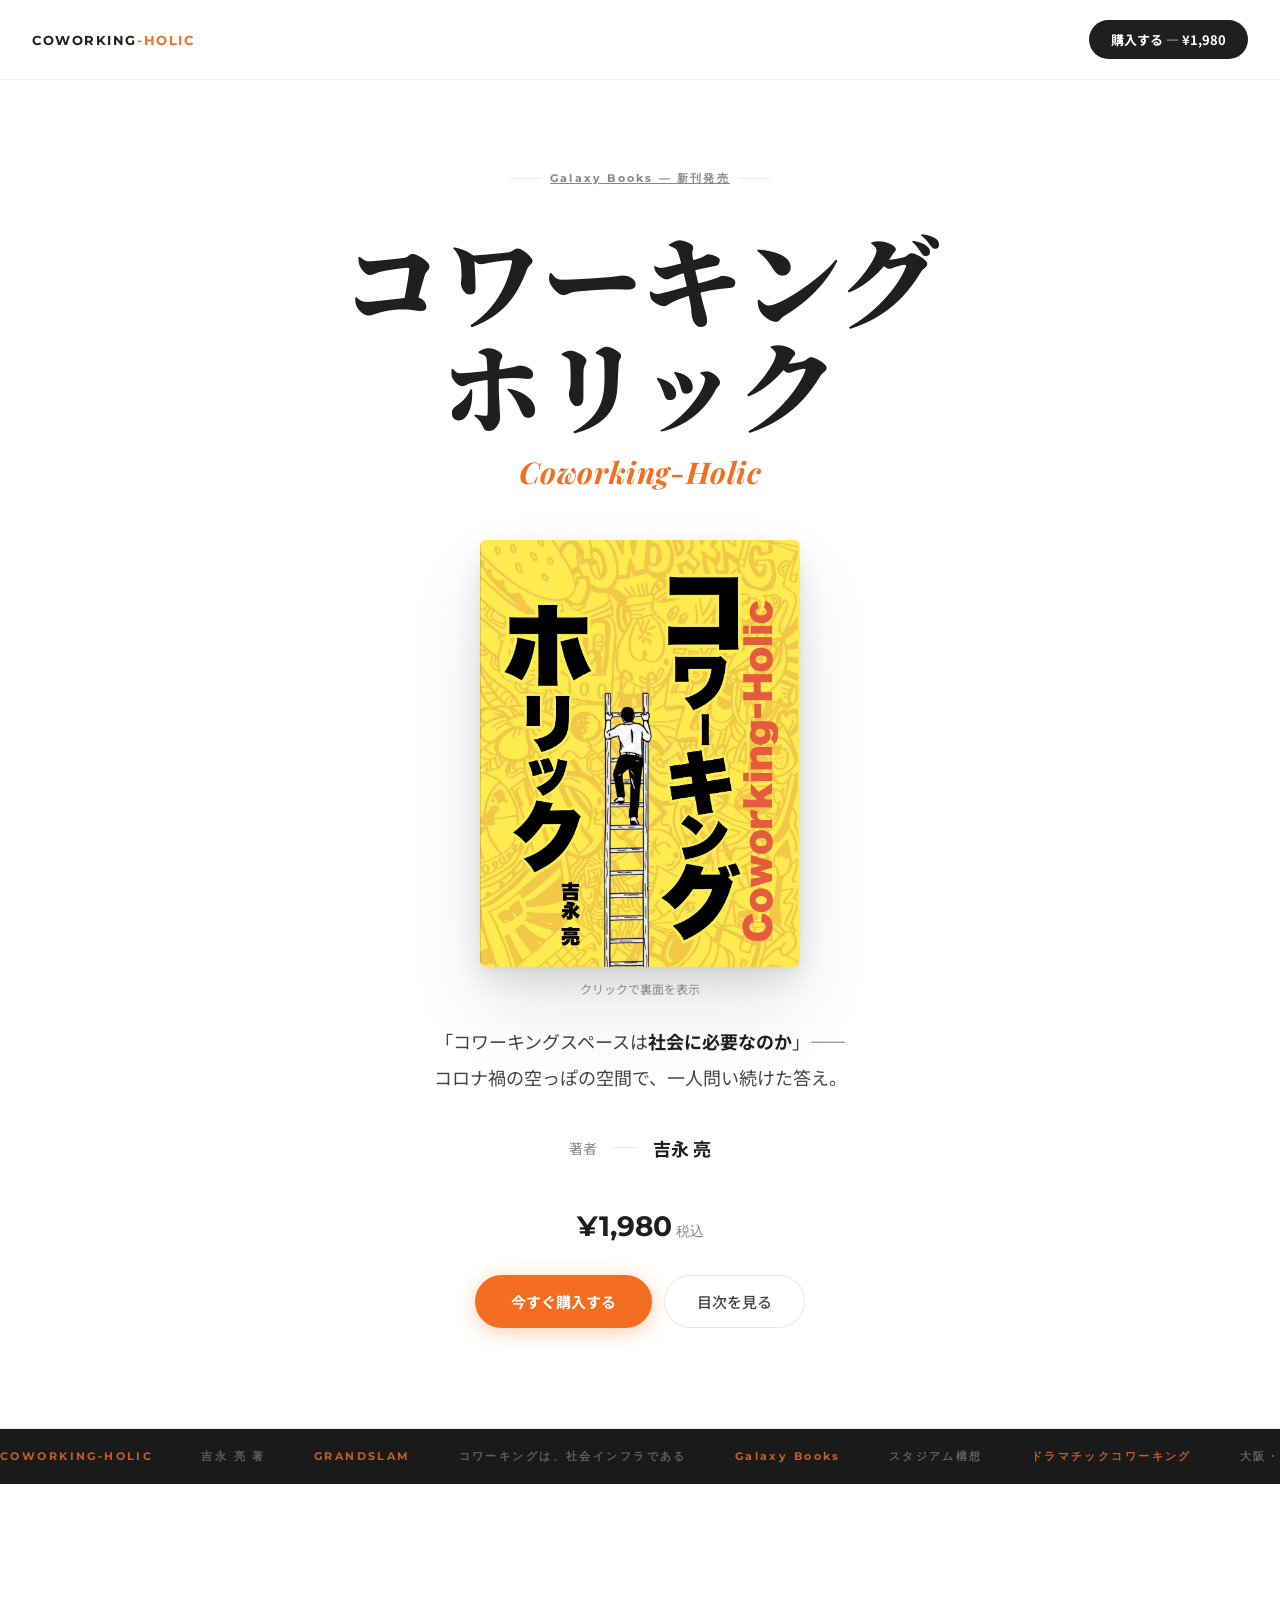
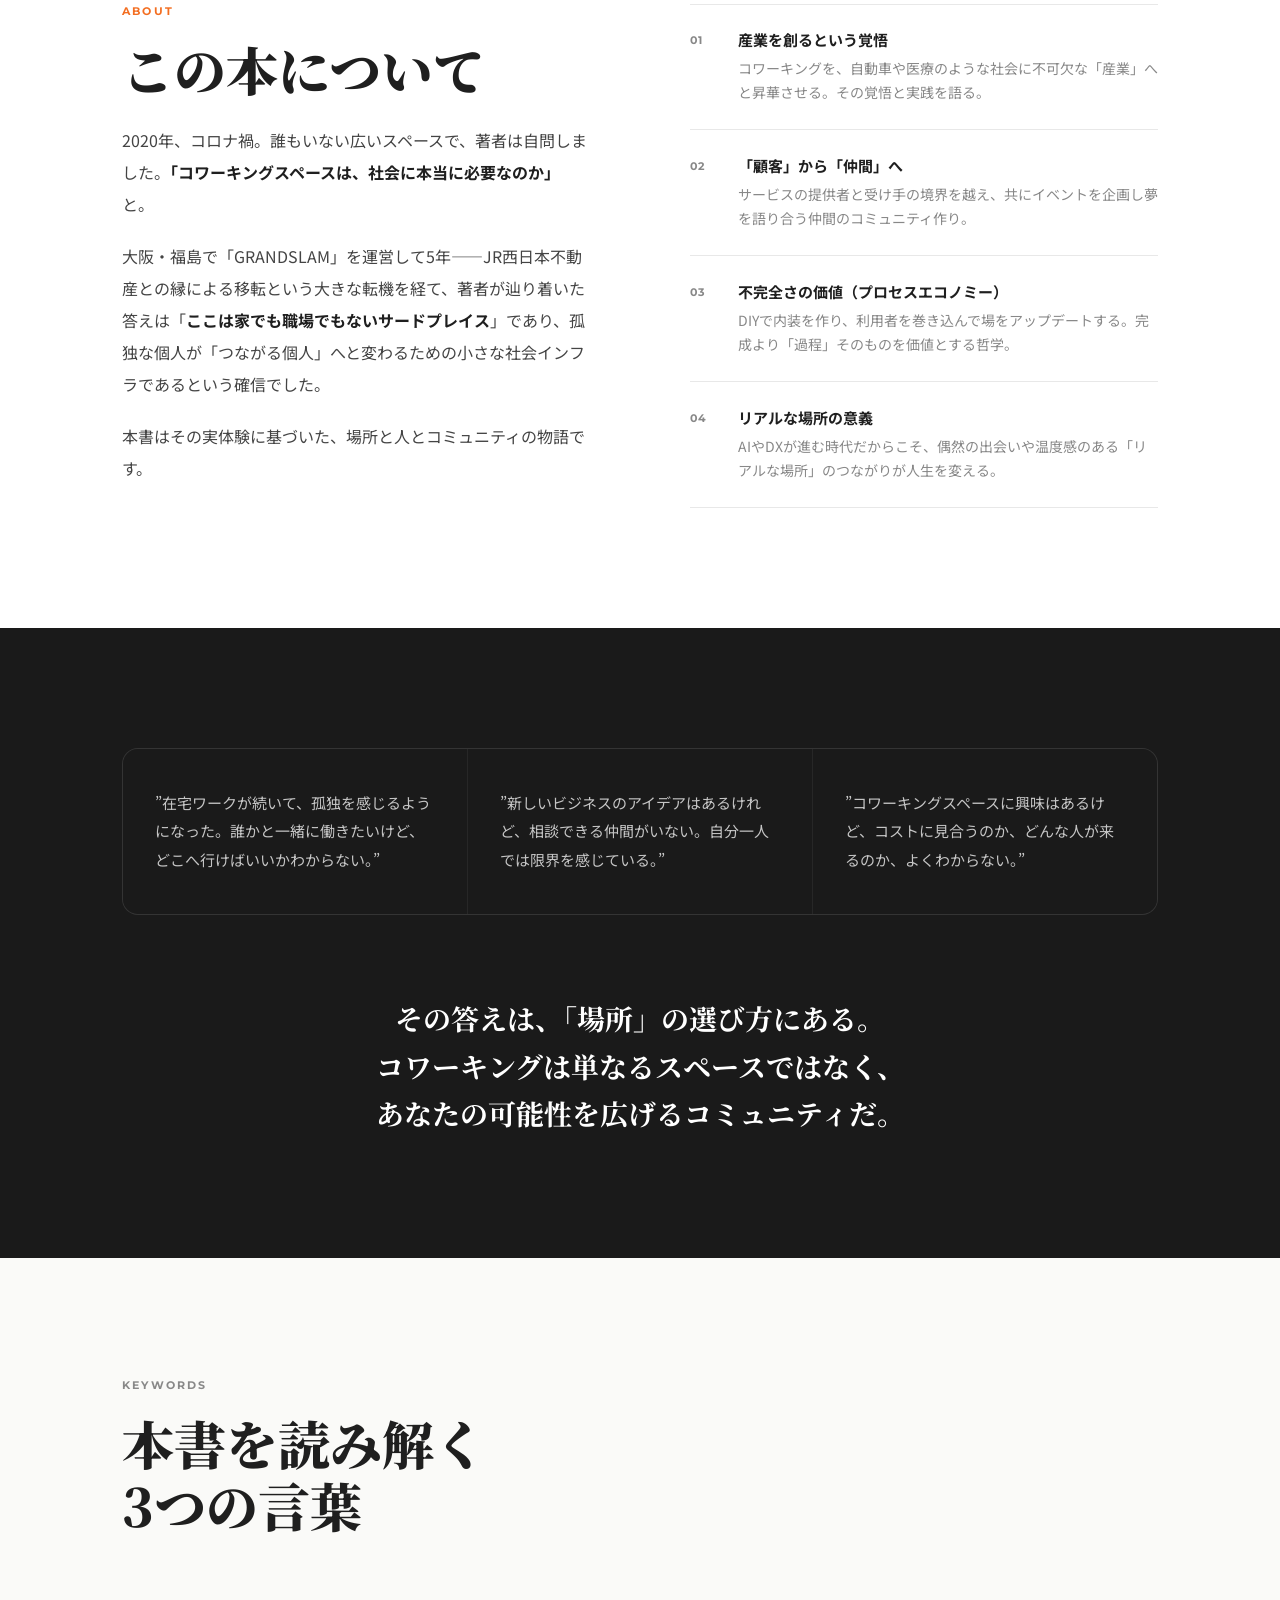
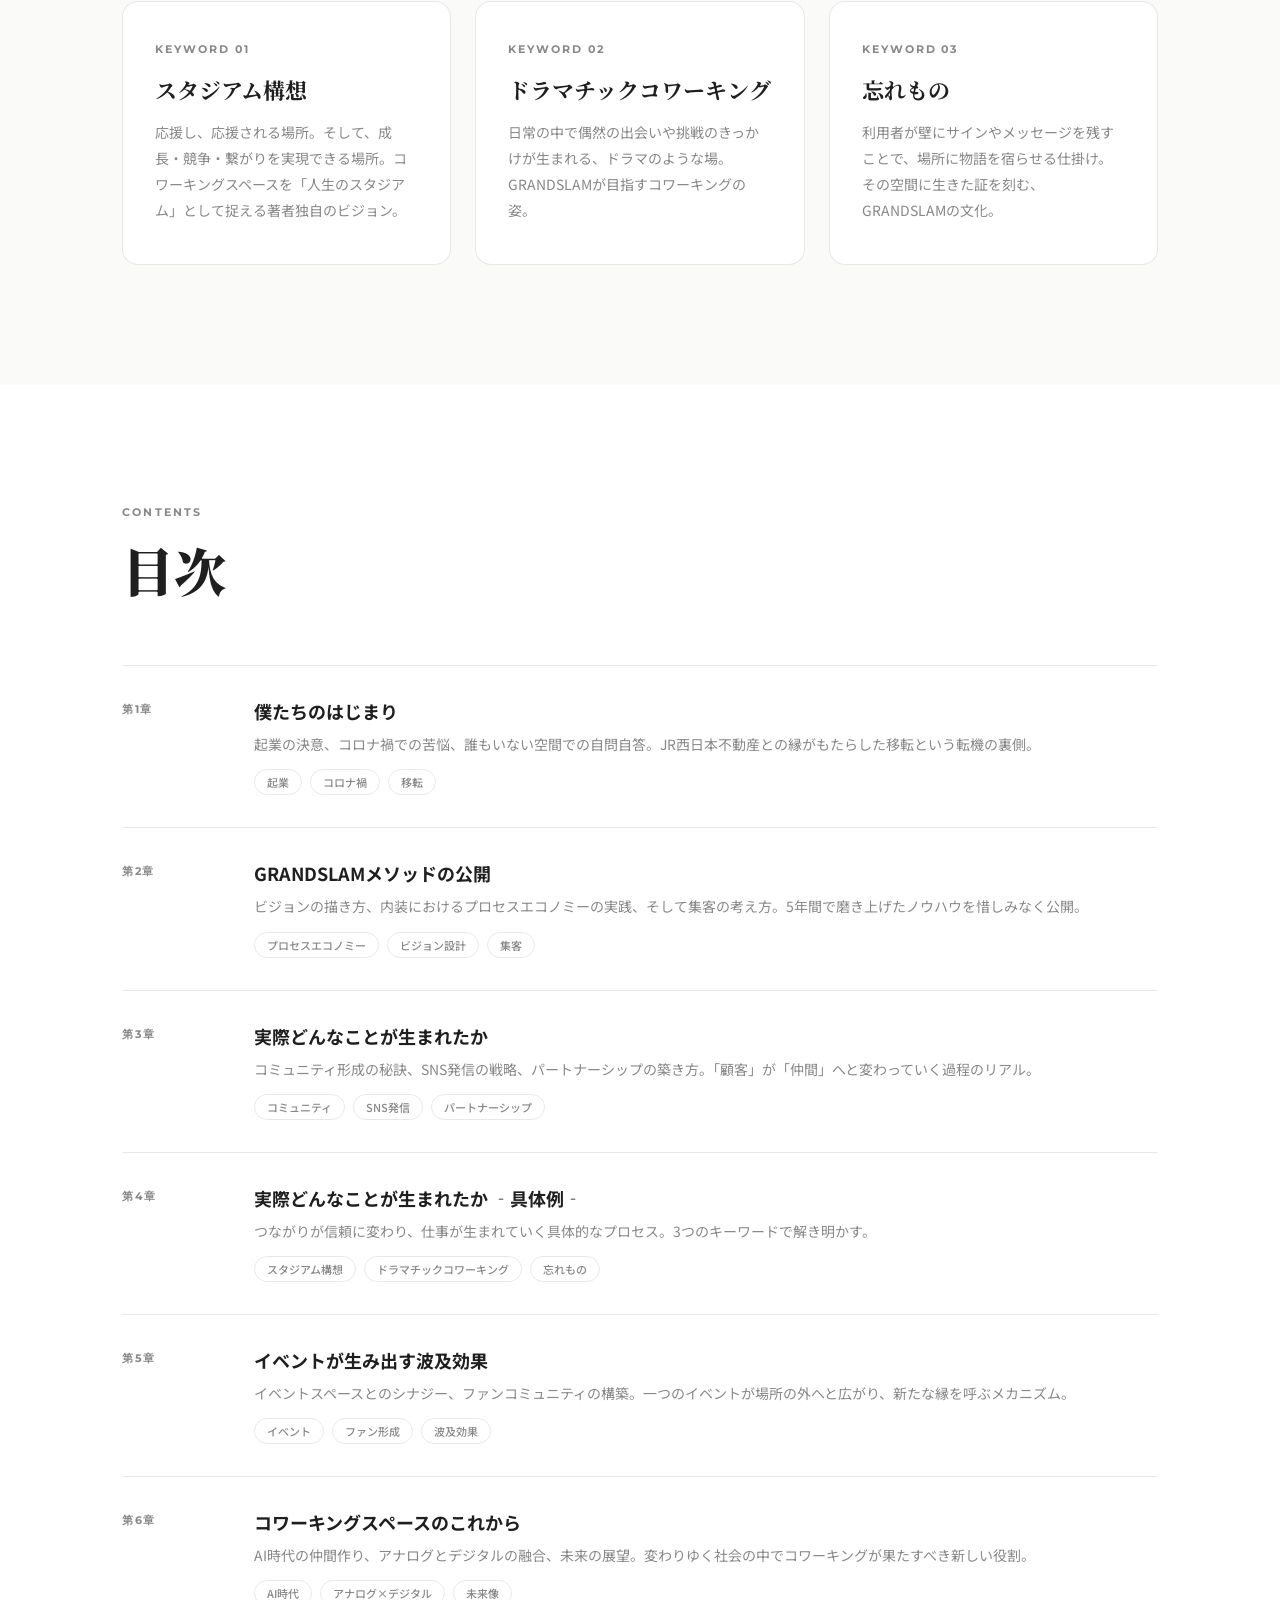
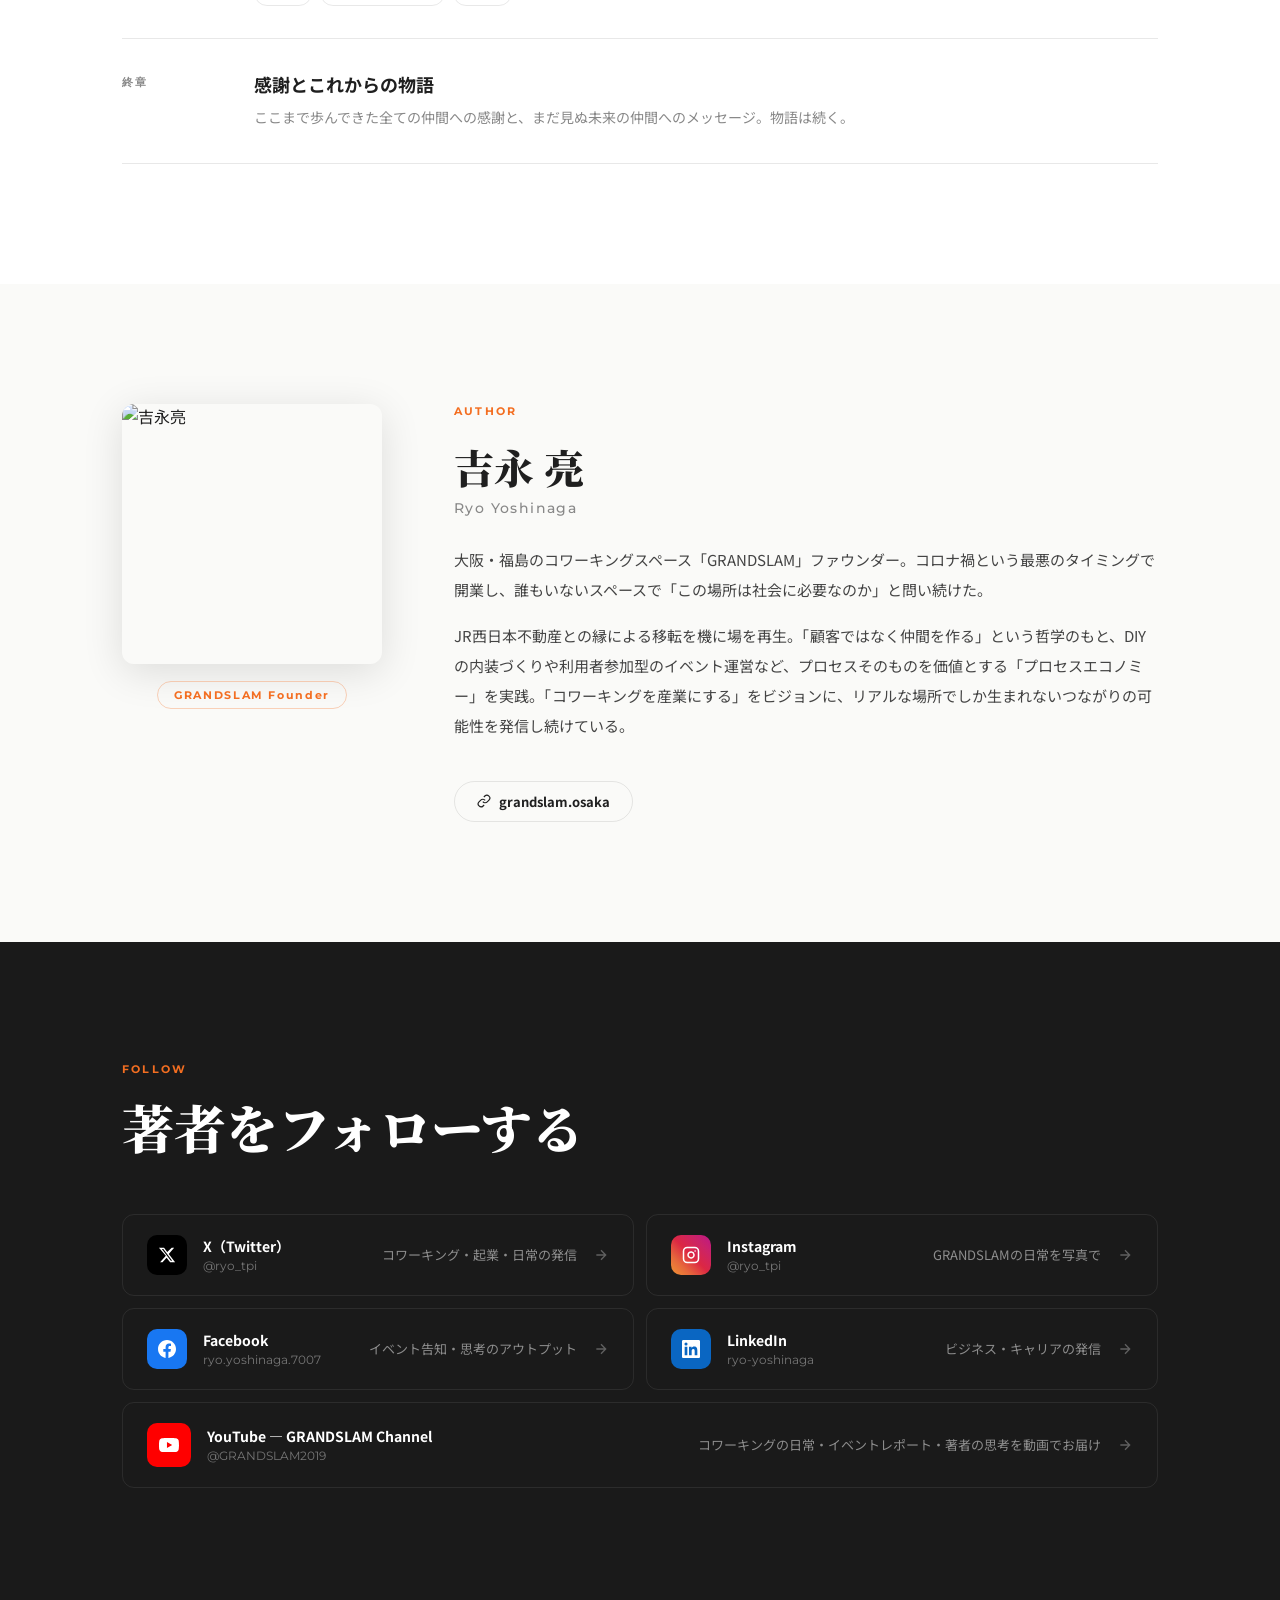
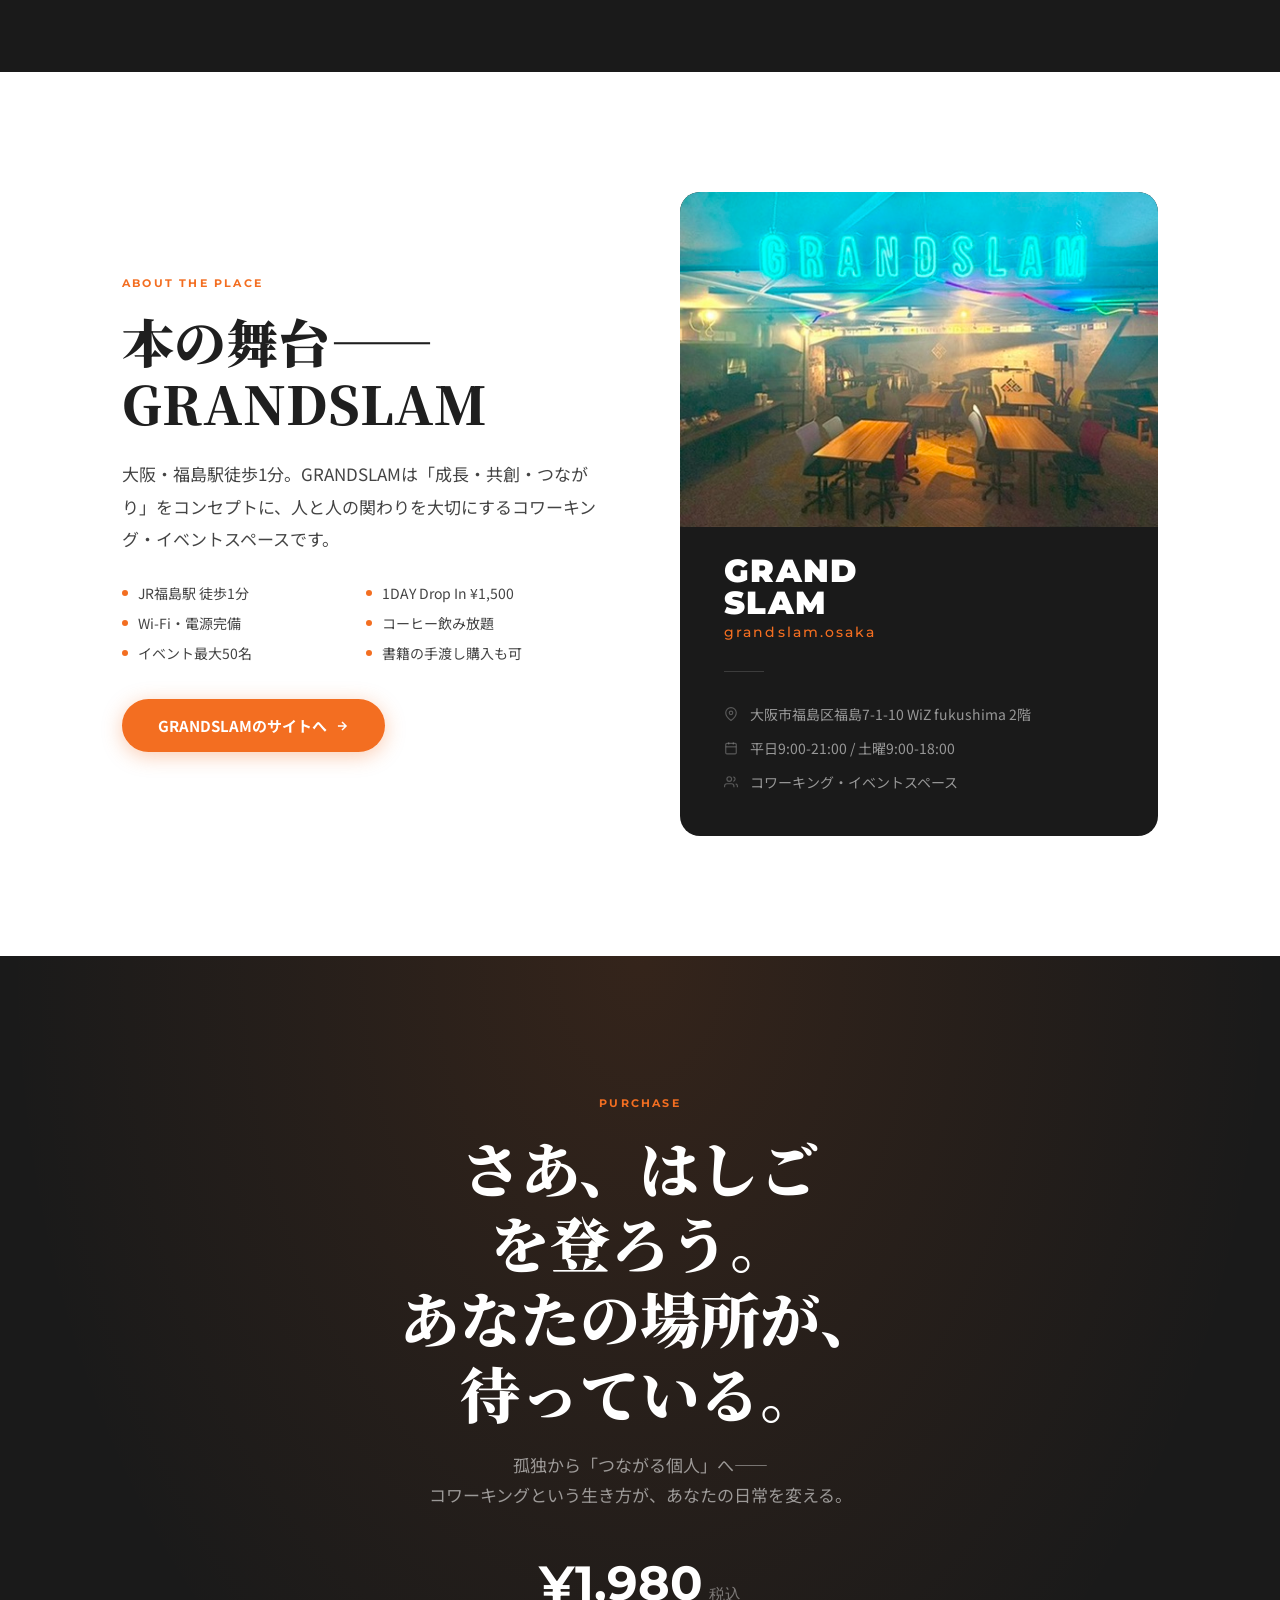
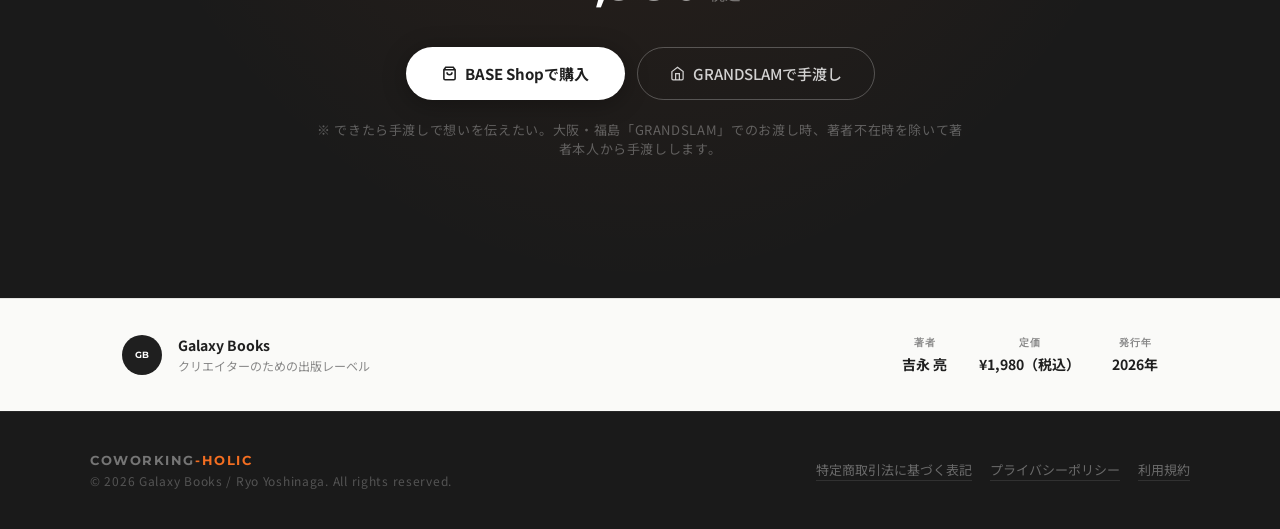
==== commit e2a72612: "tuika" ====
--- a/index.html
+++ b/index.html
@@ -1,1007 +1,2036 @@
-<!DOCTYPE html>
+<!doctype html>
 <html lang="ja">
-<head>
-  <meta charset="UTF-8" />
-  <meta name="viewport" content="width=device-width, initial-scale=1.0" />
-  <title>コワーキングホリック | 吉永亮 著</title>
-  <meta name="description" content="大阪・福島のコワーキングスペース GRANDSLAM ファウンダー、吉永亮による書籍『コワーキングホリック』公式サイト。" />
-  <link rel="canonical" href="https://coworking-holic.pages.dev/" />
-  <link rel="icon" href="fabi.jpeg" type="image/jpeg" />
-  <meta name="theme-color" content="#F36E21" />
-  <meta property="og:site_name" content="コワーキングホリック" />
-  <meta property="og:type" content="website" />
-  <meta property="og:url" content="https://coworking-holic.pages.dev/" />
-  <meta property="og:title" content="コワーキングホリック | 吉永亮 著" />
-  <meta property="og:description" content="大阪・福島発。場所と人とコミュニティの物語。GRANDSLAM ファウンダー吉永亮による書籍『コワーキングホリック』。" />
-  <meta property="og:image" content="https://coworking-holic.pages.dev/og-image.png" />
-  <meta property="og:image:secure_url" content="https://coworking-holic.pages.dev/og-image.png" />
-  <meta property="og:image:width" content="1200" />
-  <meta property="og:image:height" content="630" />
-  <meta property="og:image:alt" content="書籍『コワーキングホリック』の共有画像" />
-  <meta name="twitter:card" content="summary_large_image" />
-  <meta name="twitter:title" content="コワーキングホリック | 吉永亮 著" />
-  <meta name="twitter:description" content="大阪・福島発。場所と人とコミュニティの物語。" />
-  <meta name="twitter:image" content="https://coworking-holic.pages.dev/og-image.png" />
-  <link rel="preconnect" href="https://fonts.googleapis.com" />
-  <link rel="preconnect" href="https://fonts.gstatic.com" crossorigin />
-  <link href="https://fonts.googleapis.com/css2?family=Noto+Sans+JP:wght@400;500;700;900&amp;family=Noto+Serif+JP:wght@700;900&amp;family=Playfair+Display:ital,wght@0,700;0,900;1,700&amp;family=Montserrat:wght@500;700&amp;display=swap" rel="stylesheet" />
-  <style>
-    *, *::before, *::after { box-sizing: border-box; margin: 0; padding: 0; }
-    :root {
-      --orange: #F36E21;
-      --ink: #1F1F1F;
-      --ink-2: #444444;
-      --ink-3: #888888;
-      --white: #FFFFFF;
-      --bg: #FAFAF8;
-      --bg-dark: #1A1A1A;
-      --border: rgba(0,0,0,0.09);
-    }
-    html { scroll-behavior: smooth; overflow-x: hidden; }
-    body {
-      font-family: 'Noto Sans JP', sans-serif;
-      color: var(--ink);
-      background: var(--white);
-      overflow-x: hidden;
-      -webkit-font-smoothing: antialiased;
-    }
-
-    /* ── Scroll Reveal ── */
-    .reveal { opacity: 0; transform: translateY(28px); transition: opacity 0.8s cubic-bezier(.16,1,.3,1), transform 0.8s cubic-bezier(.16,1,.3,1); }
-    .reveal.visible { opacity: 1; transform: none; }
-
-    .container { max-width: 1100px; margin: 0 auto; padding: 0 32px; }
-    .container--narrow { max-width: 720px; margin: 0 auto; padding: 0 32px; }
-    .br-pc { display: inline; }
-    .br-sp { display: none; }
-    .title-ja {
-      line-break: strict;
-      word-break: normal;
-      overflow-wrap: break-word;
-      text-wrap: balance;
-    }
-
-    /* ══════════════════════
+  <head>
+    <meta charset="UTF-8" />
+    <meta name="viewport" content="width=device-width, initial-scale=1.0" />
+    <title>コワーキングホリック | 吉永亮 著</title>
+    <meta
+      name="description"
+      content="大阪・福島のコワーキングスペース GRANDSLAM ファウンダー、吉永亮による書籍『コワーキングホリック』公式サイト。"
+    />
+    <link rel="canonical" href="https://coworking-holic.pages.dev/" />
+    <link rel="icon" href="fabi.jpeg" type="image/jpeg" />
+    <meta name="theme-color" content="#F36E21" />
+    <meta property="og:site_name" content="コワーキングホリック" />
+    <meta property="og:type" content="website" />
+    <meta property="og:url" content="https://coworking-holic.pages.dev/" />
+    <meta property="og:title" content="コワーキングホリック | 吉永亮 著" />
+    <meta
+      property="og:description"
+      content="大阪・福島発。場所と人とコミュニティの物語。GRANDSLAM ファウンダー吉永亮による書籍『コワーキングホリック』。"
+    />
+    <meta
+      property="og:image"
+      content="https://coworking-holic.pages.dev/og-image.png"
+    />
+    <meta
+      property="og:image:secure_url"
+      content="https://coworking-holic.pages.dev/og-image.png"
+    />
+    <meta property="og:image:width" content="1200" />
+    <meta property="og:image:height" content="630" />
+    <meta
+      property="og:image:alt"
+      content="書籍『コワーキングホリック』の共有画像"
+    />
+    <meta name="twitter:card" content="summary_large_image" />
+    <meta name="twitter:title" content="コワーキングホリック | 吉永亮 著" />
+    <meta
+      name="twitter:description"
+      content="大阪・福島発。場所と人とコミュニティの物語。"
+    />
+    <meta
+      name="twitter:image"
+      content="https://coworking-holic.pages.dev/og-image.png"
+    />
+    <link rel="preconnect" href="https://fonts.googleapis.com" />
+    <link rel="preconnect" href="https://fonts.gstatic.com" crossorigin />
+    <link
+      href="https://fonts.googleapis.com/css2?family=Noto+Sans+JP:wght@400;500;700;900&amp;family=Noto+Serif+JP:wght@700;900&amp;family=Playfair+Display:ital,wght@0,700;0,900;1,700&amp;family=Montserrat:wght@500;700&amp;display=swap"
+      rel="stylesheet"
+    />
+    <style>
+      *,
+      *::before,
+      *::after {
+        box-sizing: border-box;
+        margin: 0;
+        padding: 0;
+      }
+      :root {
+        --orange: #f36e21;
+        --ink: #1f1f1f;
+        --ink-2: #444444;
+        --ink-3: #888888;
+        --white: #ffffff;
+        --bg: #fafaf8;
+        --bg-dark: #1a1a1a;
+        --border: rgba(0, 0, 0, 0.09);
+      }
+      html {
+        scroll-behavior: smooth;
+        overflow-x: hidden;
+      }
+      body {
+        font-family: "Noto Sans JP", sans-serif;
+        color: var(--ink);
+        background: var(--white);
+        overflow-x: hidden;
+        -webkit-font-smoothing: antialiased;
+      }
+
+      /* ── Scroll Reveal ── */
+      .reveal {
+        opacity: 0;
+        transform: translateY(28px);
+        transition:
+          opacity 0.8s cubic-bezier(0.16, 1, 0.3, 1),
+          transform 0.8s cubic-bezier(0.16, 1, 0.3, 1);
+      }
+      .reveal.visible {
+        opacity: 1;
+        transform: none;
+      }
+
+      .container {
+        max-width: 1100px;
+        margin: 0 auto;
+        padding: 0 32px;
+      }
+      .container--narrow {
+        max-width: 720px;
+        margin: 0 auto;
+        padding: 0 32px;
+      }
+      .br-pc {
+        display: inline;
+      }
+      .br-sp {
+        display: none;
+      }
+      .title-ja {
+        line-break: strict;
+        word-break: normal;
+        overflow-wrap: break-word;
+        text-wrap: balance;
+      }
+
+      /* ══════════════════════
        NAV
     ══════════════════════ */
-    .nav {
-      position: fixed; top: 0; left: 0; right: 0; z-index: 100;
-      padding: 20px 32px;
-      display: flex; align-items: center; justify-content: space-between;
-      background: rgba(255,255,255,0.85);
-      backdrop-filter: blur(16px); -webkit-backdrop-filter: blur(16px);
-      border-bottom: 1px solid rgba(0,0,0,0.06);
-      transition: background 0.3s;
-    }
-    .nav-logo {
-      font-family: 'Montserrat', sans-serif; font-size: 13px; font-weight: 700;
-      letter-spacing: 0.12em; color: var(--ink); text-decoration: none;
-    }
-    .nav-logo span { color: var(--orange); }
-    .nav-cta {
-      display: inline-flex; align-items: center; gap: 8px;
-      background: var(--ink); color: var(--white);
-      font-family: 'Noto Sans JP', sans-serif;
-      font-size: 13px; font-weight: 700; padding: 10px 22px;
-      border-radius: 100px; text-decoration: none;
-      transition: opacity 0.2s;
-    }
-    .nav-cta:hover { opacity: 0.75; }
-
-    /* ══════════════════════
+      .nav {
+        position: fixed;
+        top: 0;
+        left: 0;
+        right: 0;
+        z-index: 100;
+        padding: 20px 32px;
+        display: flex;
+        align-items: center;
+        justify-content: space-between;
+        background: rgba(255, 255, 255, 0.85);
+        backdrop-filter: blur(16px);
+        -webkit-backdrop-filter: blur(16px);
+        border-bottom: 1px solid rgba(0, 0, 0, 0.06);
+        transition: background 0.3s;
+      }
+      .nav-logo {
+        font-family: "Montserrat", sans-serif;
+        font-size: 13px;
+        font-weight: 700;
+        letter-spacing: 0.12em;
+        color: var(--ink);
+        text-decoration: none;
+      }
+      .nav-logo span {
+        color: var(--orange);
+      }
+      .nav-cta {
+        display: inline-flex;
+        align-items: center;
+        gap: 8px;
+        background: var(--ink);
+        color: var(--white);
+        font-family: "Noto Sans JP", sans-serif;
+        font-size: 13px;
+        font-weight: 700;
+        padding: 10px 22px;
+        border-radius: 100px;
+        text-decoration: none;
+        transition: opacity 0.2s;
+      }
+      .nav-cta:hover {
+        opacity: 0.75;
+      }
+
+      /* ══════════════════════
        HERO
     ══════════════════════ */
-    .hero {
-      padding: 160px 32px 100px;
-      background: var(--white);
-      text-align: center;
-      border-bottom: 1px solid var(--border);
-    }
-    .hero-label {
-      display: inline-flex; align-items: center; gap: 8px;
-      font-family: 'Montserrat', sans-serif; font-size: 11px; font-weight: 700;
-      letter-spacing: 0.2em; color: var(--ink-3);
-      margin-bottom: 40px;
-    }
-    .hero-label::before, .hero-label::after {
-      content: ''; display: block; width: 32px; height: 1px; background: var(--border);
-    }
-    .hero-title {
-      font-family: 'Noto Serif JP', serif; font-size: clamp(56px, 9vw, 100px);
-      font-weight: 900; line-height: 1.05; letter-spacing: 0;
-      color: var(--ink); margin-bottom: 16px;
-    }
-    .hero-title-en {
-      font-family: 'Playfair Display', serif; font-size: clamp(20px, 3vw, 30px);
-      font-weight: 700; font-style: italic; color: var(--orange);
-      letter-spacing: 0.02em; margin-bottom: 48px;
-    }
-    .hero-book-wrap {
-      display: flex; justify-content: center;
-      margin: 0 auto 56px; position: relative;
-    }
-    .hero-book-toggle {
-      appearance: none;
-      border: 0;
-      background: transparent;
-      padding: 0;
-      cursor: pointer;
-      perspective: 1400px;
-    }
-    .hero-book-toggle:focus-visible {
-      outline: 2px solid rgba(243,110,33,0.5);
-      outline-offset: 8px;
-      border-radius: 10px;
-    }
-    .hero-book {
-      width: clamp(200px, 28vw, 320px);
-      aspect-ratio: 3 / 4;
-      position: relative;
-      transform-style: preserve-3d;
-      transition: transform 0.75s cubic-bezier(.16,1,.3,1), box-shadow 0.6s ease;
-      border-radius: 6px;
-      box-shadow:
-        0 4px 6px rgba(0,0,0,0.04),
-        0 12px 32px rgba(0,0,0,0.10),
-        0 40px 80px rgba(0,0,0,0.10);
-    }
-    .hero-book-toggle:hover .hero-book {
-      transform: translateY(-8px) scale(1.02);
-      box-shadow: 0 24px 64px rgba(0,0,0,0.18);
-    }
-    .hero-book-toggle.is-flipped .hero-book {
-      transform: rotateY(180deg);
-    }
-    .hero-book-face {
-      position: absolute;
-      inset: 0;
-      backface-visibility: hidden;
-      -webkit-backface-visibility: hidden;
-      border-radius: 6px;
-      overflow: hidden;
-      background: var(--white);
-    }
-    .hero-book-face img {
-      width: 100%;
-      height: 100%;
-      object-fit: cover;
-      display: block;
-    }
-    .hero-book-back {
-      transform: rotateY(180deg);
-    }
-    .hero-book-hint {
-      position: absolute;
-      left: 50%;
-      bottom: -30px;
-      transform: translateX(-50%);
-      font-size: 12px;
-      color: var(--ink-3);
-      white-space: nowrap;
-    }
-    .hero-copy {
-      font-size: 18px; line-height: 2; color: var(--ink-2);
-      max-width: 560px; margin: 0 auto 40px;
-    }
-    .hero-copy strong { color: var(--ink); font-weight: 700; }
-    .hero-author {
-      display: flex; align-items: center; justify-content: center;
-      gap: 16px; margin-bottom: 48px;
-      color: var(--ink-3); font-size: 14px;
-    }
-    .hero-author-divider { width: 24px; height: 1px; background: var(--border); }
-    .hero-author-name { font-size: 18px; font-weight: 700; color: var(--ink); }
-    .hero-price {
-      font-family: 'Montserrat', sans-serif;
-      font-size: 28px; font-weight: 700; color: var(--ink);
-      margin-bottom: 32px;
-    }
-    .hero-price span { font-size: 14px; font-weight: 500; color: var(--ink-3); margin-left: 4px; }
-    .hero-cta { display: flex; align-items: center; justify-content: center; gap: 12px; flex-wrap: wrap; }
-    .btn-primary {
-      display: inline-flex; align-items: center; gap: 8px;
-      background: var(--orange); color: var(--white);
-      font-size: 15px; font-weight: 700; padding: 16px 36px;
-      border-radius: 100px; text-decoration: none;
-      transition: opacity 0.2s, transform 0.2s;
-      box-shadow: 0 4px 20px rgba(243,110,33,0.35);
-    }
-    .btn-primary:hover { opacity: 0.88; transform: translateY(-1px); }
-    .btn-secondary {
-      display: inline-flex; align-items: center; gap: 8px;
-      border: 1.5px solid var(--border); color: var(--ink-2);
-      font-size: 15px; font-weight: 500; padding: 15px 32px;
-      border-radius: 100px; text-decoration: none;
-      background: var(--white);
-      transition: border-color 0.2s, color 0.2s;
-    }
-    .btn-secondary:hover { border-color: var(--ink); color: var(--ink); }
-
-    /* ══════════════════════
+      .hero {
+        padding: 160px 32px 100px;
+        background: var(--white);
+        text-align: center;
+        border-bottom: 1px solid var(--border);
+      }
+      .hero-label {
+        display: inline-flex;
+        align-items: center;
+        gap: 8px;
+        font-family: "Montserrat", sans-serif;
+        font-size: 11px;
+        font-weight: 700;
+        letter-spacing: 0.2em;
+        color: var(--ink-3);
+        margin-bottom: 40px;
+      }
+      .hero-label::before,
+      .hero-label::after {
+        content: "";
+        display: block;
+        width: 32px;
+        height: 1px;
+        background: var(--border);
+      }
+      .hero-title {
+        font-family: "Noto Serif JP", serif;
+        font-size: clamp(56px, 9vw, 100px);
+        font-weight: 900;
+        line-height: 1.05;
+        letter-spacing: 0;
+        color: var(--ink);
+        margin-bottom: 16px;
+      }
+      .hero-title-en {
+        font-family: "Playfair Display", serif;
+        font-size: clamp(20px, 3vw, 30px);
+        font-weight: 700;
+        font-style: italic;
+        color: var(--orange);
+        letter-spacing: 0.02em;
+        margin-bottom: 48px;
+      }
+      .hero-book-wrap {
+        display: flex;
+        justify-content: center;
+        margin: 0 auto 56px;
+        position: relative;
+      }
+      .hero-book-toggle {
+        appearance: none;
+        border: 0;
+        background: transparent;
+        padding: 0;
+        cursor: pointer;
+        perspective: 1400px;
+      }
+      .hero-book-toggle:focus-visible {
+        outline: 2px solid rgba(243, 110, 33, 0.5);
+        outline-offset: 8px;
+        border-radius: 10px;
+      }
+      .hero-book {
+        width: clamp(200px, 28vw, 320px);
+        aspect-ratio: 3 / 4;
+        position: relative;
+        transform-style: preserve-3d;
+        transition:
+          transform 0.75s cubic-bezier(0.16, 1, 0.3, 1),
+          box-shadow 0.6s ease;
+        border-radius: 6px;
+        box-shadow:
+          0 4px 6px rgba(0, 0, 0, 0.04),
+          0 12px 32px rgba(0, 0, 0, 0.1),
+          0 40px 80px rgba(0, 0, 0, 0.1);
+      }
+      .hero-book-toggle:hover .hero-book {
+        transform: translateY(-8px) scale(1.02);
+        box-shadow: 0 24px 64px rgba(0, 0, 0, 0.18);
+      }
+      .hero-book-toggle.is-flipped .hero-book {
+        transform: rotateY(180deg);
+      }
+      .hero-book-face {
+        position: absolute;
+        inset: 0;
+        backface-visibility: hidden;
+        -webkit-backface-visibility: hidden;
+        border-radius: 6px;
+        overflow: hidden;
+        background: var(--white);
+      }
+      .hero-book-face img {
+        width: 100%;
+        height: 100%;
+        object-fit: cover;
+        display: block;
+      }
+      .hero-book-back {
+        transform: rotateY(180deg);
+      }
+      .hero-book-hint {
+        position: absolute;
+        left: 50%;
+        bottom: -30px;
+        transform: translateX(-50%);
+        font-size: 12px;
+        color: var(--ink-3);
+        white-space: nowrap;
+      }
+      .hero-copy {
+        font-size: 18px;
+        line-height: 2;
+        color: var(--ink-2);
+        max-width: 560px;
+        margin: 0 auto 40px;
+      }
+      .hero-copy strong {
+        color: var(--ink);
+        font-weight: 700;
+      }
+      .hero-author {
+        display: flex;
+        align-items: center;
+        justify-content: center;
+        gap: 16px;
+        margin-bottom: 48px;
+        color: var(--ink-3);
+        font-size: 14px;
+      }
+      .hero-author-divider {
+        width: 24px;
+        height: 1px;
+        background: var(--border);
+      }
+      .hero-author-name {
+        font-size: 18px;
+        font-weight: 700;
+        color: var(--ink);
+      }
+      .hero-price {
+        font-family: "Montserrat", sans-serif;
+        font-size: 28px;
+        font-weight: 700;
+        color: var(--ink);
+        margin-bottom: 32px;
+      }
+      .hero-price span {
+        font-size: 14px;
+        font-weight: 500;
+        color: var(--ink-3);
+        margin-left: 4px;
+      }
+      .hero-cta {
+        display: flex;
+        align-items: center;
+        justify-content: center;
+        gap: 12px;
+        flex-wrap: wrap;
+      }
+      .btn-primary {
+        display: inline-flex;
+        align-items: center;
+        gap: 8px;
+        background: var(--orange);
+        color: var(--white);
+        font-size: 15px;
+        font-weight: 700;
+        padding: 16px 36px;
+        border-radius: 100px;
+        text-decoration: none;
+        transition:
+          opacity 0.2s,
+          transform 0.2s;
+        box-shadow: 0 4px 20px rgba(243, 110, 33, 0.35);
+      }
+      .btn-primary:hover {
+        opacity: 0.88;
+        transform: translateY(-1px);
+      }
+      .btn-secondary {
+        display: inline-flex;
+        align-items: center;
+        gap: 8px;
+        border: 1.5px solid var(--border);
+        color: var(--ink-2);
+        font-size: 15px;
+        font-weight: 500;
+        padding: 15px 32px;
+        border-radius: 100px;
+        text-decoration: none;
+        background: var(--white);
+        transition:
+          border-color 0.2s,
+          color 0.2s;
+      }
+      .btn-secondary:hover {
+        border-color: var(--ink);
+        color: var(--ink);
+      }
+
+      /* ══════════════════════
        MARQUEE
     ══════════════════════ */
-    .marquee { background: var(--bg-dark); padding: 20px 0; overflow: hidden; width: 100%; }
-    .marquee-track {
-      display: flex; gap: 48px; white-space: nowrap;
-      animation: marquee 28s linear infinite; width: max-content;
-    }
-    .marquee-item {
-      font-family: 'Montserrat', sans-serif; font-size: 11px; font-weight: 700;
-      letter-spacing: 0.22em; color: rgba(255,255,255,0.3); flex-shrink: 0;
-    }
-    .marquee-item.hi { color: rgba(243,110,33,0.8); }
-    @keyframes marquee { from{transform:translateX(0)} to{transform:translateX(-50%)} }
-
-    /* ══════════════════════
+      .marquee {
+        background: var(--bg-dark);
+        padding: 20px 0;
+        overflow: hidden;
+        width: 100%;
+      }
+      .marquee-track {
+        display: flex;
+        gap: 48px;
+        white-space: nowrap;
+        animation: marquee 28s linear infinite;
+        width: max-content;
+      }
+      .marquee-item {
+        font-family: "Montserrat", sans-serif;
+        font-size: 11px;
+        font-weight: 700;
+        letter-spacing: 0.22em;
+        color: rgba(255, 255, 255, 0.3);
+        flex-shrink: 0;
+      }
+      .marquee-item.hi {
+        color: rgba(243, 110, 33, 0.8);
+      }
+      @keyframes marquee {
+        from {
+          transform: translateX(0);
+        }
+        to {
+          transform: translateX(-50%);
+        }
+      }
+
+      /* ══════════════════════
        SECTION SHELL
     ══════════════════════ */
-    .section { padding: 120px 0; }
-    .section-bg { background: var(--bg); }
-    .section-dark { background: var(--bg-dark); }
-
-    .label {
-      font-family: 'Montserrat', sans-serif; font-size: 11px; font-weight: 700;
-      letter-spacing: 0.2em; color: var(--orange); margin-bottom: 20px;
-    }
-    .label-muted {
-      font-family: 'Montserrat', sans-serif; font-size: 11px; font-weight: 700;
-      letter-spacing: 0.2em; color: var(--ink-3); margin-bottom: 20px;
-    }
-    h2.display {
-      font-family: 'Noto Serif JP', serif; font-size: clamp(32px, 5vw, 52px);
-      font-weight: 900; line-height: 1.2; color: var(--ink); margin-bottom: 24px;
-    }
-    h2.display-white { color: var(--white); }
-    .subtext {
-      font-size: 17px; line-height: 1.9; color: var(--ink-2); max-width: 600px;
-    }
-    .subtext-white { color: rgba(255,255,255,0.65); }
-
-    /* ══════════════════════
+      .section {
+        padding: 120px 0;
+      }
+      .section-bg {
+        background: var(--bg);
+      }
+      .section-dark {
+        background: var(--bg-dark);
+      }
+
+      .label {
+        font-family: "Montserrat", sans-serif;
+        font-size: 11px;
+        font-weight: 700;
+        letter-spacing: 0.2em;
+        color: var(--orange);
+        margin-bottom: 20px;
+      }
+      .label-muted {
+        font-family: "Montserrat", sans-serif;
+        font-size: 11px;
+        font-weight: 700;
+        letter-spacing: 0.2em;
+        color: var(--ink-3);
+        margin-bottom: 20px;
+      }
+      h2.display {
+        font-family: "Noto Serif JP", serif;
+        font-size: clamp(32px, 5vw, 52px);
+        font-weight: 900;
+        line-height: 1.2;
+        color: var(--ink);
+        margin-bottom: 24px;
+      }
+      h2.display-white {
+        color: var(--white);
+      }
+      .subtext {
+        font-size: 17px;
+        line-height: 1.9;
+        color: var(--ink-2);
+        max-width: 600px;
+      }
+      .subtext-white {
+        color: rgba(255, 255, 255, 0.65);
+      }
+
+      /* ══════════════════════
        INTRO / ABOUT
     ══════════════════════ */
-    .intro-split { display: grid; grid-template-columns: 1fr 1fr; gap: 100px; align-items: start; }
-    .intro-body p { font-size: 16px; line-height: 2; color: var(--ink-2); margin-bottom: 20px; }
-    .intro-body p strong { color: var(--ink); font-weight: 700; }
-    .theme-stack { display: flex; flex-direction: column; gap: 1px; }
-    .theme-row {
-      display: flex; align-items: flex-start; gap: 20px;
-      padding: 24px 0; border-bottom: 1px solid var(--border);
-    }
-    .theme-row:first-child { border-top: 1px solid var(--border); }
-    .theme-num {
-      font-family: 'Montserrat', sans-serif; font-size: 11px; font-weight: 700;
-      letter-spacing: 0.1em; color: var(--ink-3); padding-top: 4px; flex-shrink: 0; width: 28px;
-    }
-    .theme-title { font-size: 15px; font-weight: 700; color: var(--ink); margin-bottom: 6px; }
-    .theme-desc { font-size: 14px; line-height: 1.75; color: var(--ink-3); }
-
-    /* ══════════════════════
+      .intro-split {
+        display: grid;
+        grid-template-columns: 1fr 1fr;
+        gap: 100px;
+        align-items: start;
+      }
+      .intro-body p {
+        font-size: 16px;
+        line-height: 2;
+        color: var(--ink-2);
+        margin-bottom: 20px;
+      }
+      .intro-body p strong {
+        color: var(--ink);
+        font-weight: 700;
+      }
+      .theme-stack {
+        display: flex;
+        flex-direction: column;
+        gap: 1px;
+      }
+      .theme-row {
+        display: flex;
+        align-items: flex-start;
+        gap: 20px;
+        padding: 24px 0;
+        border-bottom: 1px solid var(--border);
+      }
+      .theme-row:first-child {
+        border-top: 1px solid var(--border);
+      }
+      .theme-num {
+        font-family: "Montserrat", sans-serif;
+        font-size: 11px;
+        font-weight: 700;
+        letter-spacing: 0.1em;
+        color: var(--ink-3);
+        padding-top: 4px;
+        flex-shrink: 0;
+        width: 28px;
+      }
+      .theme-title {
+        font-size: 15px;
+        font-weight: 700;
+        color: var(--ink);
+        margin-bottom: 6px;
+      }
+      .theme-desc {
+        font-size: 14px;
+        line-height: 1.75;
+        color: var(--ink-3);
+      }
+
+      /* ══════════════════════
        PULL QUOTE
     ══════════════════════ */
-    .pull-section { background: var(--bg-dark); padding: 120px 0; }
-    .pull-grid { display: grid; grid-template-columns: repeat(3,1fr); gap: 1px; background: rgba(255,255,255,0.06); border: 1px solid rgba(255,255,255,0.06); border-radius: 16px; overflow: hidden; margin-bottom: 80px; }
-    .pull-card { background: var(--bg-dark); padding: 40px 32px; }
-    .pull-text { font-size: 15px; line-height: 1.9; color: rgba(255,255,255,0.75); }
-    .pull-answer { text-align: center; max-width: 700px; margin: 0 auto; }
-    .pull-answer p { font-family: 'Noto Serif JP', serif; font-size: clamp(20px, 3vw, 28px); font-weight: 700; color: var(--white); line-height: 1.7; }
-    .pull-answer strong { color: var(--orange); }
-
-    /* ══════════════════════
+      .pull-section {
+        background: var(--bg-dark);
+        padding: 120px 0;
+      }
+      .pull-grid {
+        display: grid;
+        grid-template-columns: repeat(3, 1fr);
+        gap: 1px;
+        background: rgba(255, 255, 255, 0.06);
+        border: 1px solid rgba(255, 255, 255, 0.06);
+        border-radius: 16px;
+        overflow: hidden;
+        margin-bottom: 80px;
+      }
+      .pull-card {
+        background: var(--bg-dark);
+        padding: 40px 32px;
+      }
+      .pull-text {
+        font-size: 15px;
+        line-height: 1.9;
+        color: rgba(255, 255, 255, 0.75);
+      }
+      .pull-answer {
+        text-align: center;
+        max-width: 700px;
+        margin: 0 auto;
+      }
+      .pull-answer p {
+        font-family: "Noto Serif JP", serif;
+        font-size: clamp(20px, 3vw, 28px);
+        font-weight: 700;
+        color: var(--white);
+        line-height: 1.7;
+      }
+      .pull-answer strong {
+        color: var(--orange);
+      }
+
+      /* ══════════════════════
        KEYWORDS
     ══════════════════════ */
-    .keyword-grid { display: grid; grid-template-columns: repeat(3,1fr); gap: 24px; }
-    .keyword-card {
-      padding: 40px 32px; border: 1px solid var(--border); border-radius: 16px;
-      background: var(--white);
-      transition: border-color 0.2s, transform 0.3s cubic-bezier(.16,1,.3,1);
-    }
-    .keyword-card:hover { border-color: rgba(243,110,33,0.3); transform: translateY(-4px); }
-    .keyword-num {
-      font-family: 'Montserrat', sans-serif; font-size: 11px; font-weight: 700;
-      letter-spacing: 0.18em; color: var(--ink-3); margin-bottom: 20px;
-    }
-    .keyword-name {
-      font-family: 'Noto Serif JP', serif; font-size: 22px; font-weight: 700;
-      color: var(--ink); margin-bottom: 16px; line-height: 1.3;
-    }
-    .keyword-desc { font-size: 14px; line-height: 1.85; color: var(--ink-3); }
-
-    /* ══════════════════════
+      .keyword-grid {
+        display: grid;
+        grid-template-columns: repeat(3, 1fr);
+        gap: 24px;
+      }
+      .keyword-card {
+        padding: 40px 32px;
+        border: 1px solid var(--border);
+        border-radius: 16px;
+        background: var(--white);
+        transition:
+          border-color 0.2s,
+          transform 0.3s cubic-bezier(0.16, 1, 0.3, 1);
+      }
+      .keyword-card:hover {
+        border-color: rgba(243, 110, 33, 0.3);
+        transform: translateY(-4px);
+      }
+      .keyword-num {
+        font-family: "Montserrat", sans-serif;
+        font-size: 11px;
+        font-weight: 700;
+        letter-spacing: 0.18em;
+        color: var(--ink-3);
+        margin-bottom: 20px;
+      }
+      .keyword-name {
+        font-family: "Noto Serif JP", serif;
+        font-size: 22px;
+        font-weight: 700;
+        color: var(--ink);
+        margin-bottom: 16px;
+        line-height: 1.3;
+      }
+      .keyword-desc {
+        font-size: 14px;
+        line-height: 1.85;
+        color: var(--ink-3);
+      }
+
+      /* ══════════════════════
        CONTENTS
     ══════════════════════ */
-    .chapter-list { border-top: 1px solid var(--border); }
-    .chapter-row {
-      display: grid; grid-template-columns: 100px 1fr;
-      gap: 32px; padding: 32px 0;
-      border-bottom: 1px solid var(--border);
-      transition: padding-left 0.2s;
-    }
-    .chapter-row:hover { padding-left: 8px; }
-    .chapter-num {
-      font-family: 'Montserrat', sans-serif; font-size: 11px; font-weight: 700;
-      letter-spacing: 0.15em; color: var(--ink-3); padding-top: 4px;
-    }
-    .chapter-title { font-size: 18px; font-weight: 700; color: var(--ink); margin-bottom: 8px; }
-    .chapter-desc { font-size: 14px; line-height: 1.8; color: var(--ink-3); }
-    .chapter-tags { display: flex; flex-wrap: wrap; gap: 8px; margin-top: 12px; }
-    .chapter-tag {
-      font-size: 11px; font-weight: 500; padding: 4px 12px;
-      border: 1px solid var(--border); border-radius: 100px;
-      color: var(--ink-3);
-    }
-
-    /* ══════════════════════
+      .chapter-list {
+        border-top: 1px solid var(--border);
+      }
+      .chapter-row {
+        display: grid;
+        grid-template-columns: 100px 1fr;
+        gap: 32px;
+        padding: 32px 0;
+        border-bottom: 1px solid var(--border);
+        transition: padding-left 0.2s;
+      }
+      .chapter-row:hover {
+        padding-left: 8px;
+      }
+      .chapter-num {
+        font-family: "Montserrat", sans-serif;
+        font-size: 11px;
+        font-weight: 700;
+        letter-spacing: 0.15em;
+        color: var(--ink-3);
+        padding-top: 4px;
+      }
+      .chapter-title {
+        font-size: 18px;
+        font-weight: 700;
+        color: var(--ink);
+        margin-bottom: 8px;
+      }
+      .chapter-desc {
+        font-size: 14px;
+        line-height: 1.8;
+        color: var(--ink-3);
+      }
+      .chapter-tags {
+        display: flex;
+        flex-wrap: wrap;
+        gap: 8px;
+        margin-top: 12px;
+      }
+      .chapter-tag {
+        font-size: 11px;
+        font-weight: 500;
+        padding: 4px 12px;
+        border: 1px solid var(--border);
+        border-radius: 100px;
+        color: var(--ink-3);
+      }
+
+      /* ══════════════════════
        AUTHOR
     ══════════════════════ */
-    .author-split { display: grid; grid-template-columns: 260px 1fr; gap: 72px; align-items: start; }
-    .author-img {
-      width: 100%; border-radius: 12px; display: block;
-      box-shadow: 0 8px 40px rgba(0,0,0,0.12);
-      object-fit: cover; aspect-ratio: 1;
-    }
-    .author-badge-wrap { margin-top: 16px; text-align: center; }
-    .author-badge {
-      display: inline-block;
-      font-family: 'Montserrat', sans-serif; font-size: 11px; font-weight: 700;
-      letter-spacing: 0.15em; color: var(--orange);
-      border: 1px solid rgba(243,110,33,0.3); border-radius: 100px; padding: 6px 16px;
-    }
-    .author-name {
-      font-family: 'Noto Serif JP', serif; font-size: 40px; font-weight: 900;
-      color: var(--ink); margin-bottom: 4px;
-    }
-    .author-name-en {
-      font-family: 'Montserrat', sans-serif; font-size: 14px; font-weight: 500;
-      color: var(--ink-3); letter-spacing: 0.1em; margin-bottom: 28px;
-    }
-    .author-bio p { font-size: 15px; line-height: 2; color: var(--ink-2); margin-bottom: 16px; }
-    .grandslam-btn {
-      display: inline-flex; align-items: center; gap: 8px;
-      border: 1.5px solid var(--border); color: var(--ink);
-      font-size: 13px; font-weight: 700; padding: 10px 22px;
-      border-radius: 100px; text-decoration: none;
-      transition: border-color 0.2s, background 0.2s;
-    }
-    .grandslam-btn:hover { border-color: var(--orange); color: var(--orange); }
-
-    /* ══════════════════════
+      .author-split {
+        display: grid;
+        grid-template-columns: 260px 1fr;
+        gap: 72px;
+        align-items: start;
+      }
+      .author-img {
+        width: 100%;
+        border-radius: 12px;
+        display: block;
+        box-shadow: 0 8px 40px rgba(0, 0, 0, 0.12);
+        object-fit: cover;
+        aspect-ratio: 1;
+      }
+      .author-badge-wrap {
+        margin-top: 16px;
+        text-align: center;
+      }
+      .author-badge {
+        display: inline-block;
+        font-family: "Montserrat", sans-serif;
+        font-size: 11px;
+        font-weight: 700;
+        letter-spacing: 0.15em;
+        color: var(--orange);
+        border: 1px solid rgba(243, 110, 33, 0.3);
+        border-radius: 100px;
+        padding: 6px 16px;
+      }
+      .author-name {
+        font-family: "Noto Serif JP", serif;
+        font-size: 40px;
+        font-weight: 900;
+        color: var(--ink);
+        margin-bottom: 4px;
+      }
+      .author-name-en {
+        font-family: "Montserrat", sans-serif;
+        font-size: 14px;
+        font-weight: 500;
+        color: var(--ink-3);
+        letter-spacing: 0.1em;
+        margin-bottom: 28px;
+      }
+      .author-bio p {
+        font-size: 15px;
+        line-height: 2;
+        color: var(--ink-2);
+        margin-bottom: 16px;
+      }
+      .grandslam-btn {
+        display: inline-flex;
+        align-items: center;
+        gap: 8px;
+        border: 1.5px solid var(--border);
+        color: var(--ink);
+        font-size: 13px;
+        font-weight: 700;
+        padding: 10px 22px;
+        border-radius: 100px;
+        text-decoration: none;
+        transition:
+          border-color 0.2s,
+          background 0.2s;
+      }
+      .grandslam-btn:hover {
+        border-color: var(--orange);
+        color: var(--orange);
+      }
+
+      /* ══════════════════════
        SNS
     ══════════════════════ */
-    .sns-grid {
-      display: grid; grid-template-columns: repeat(2, 1fr); gap: 12px;
-      margin-bottom: 64px;
-    }
-    .sns-card {
-      display: flex; align-items: center; gap: 16px; padding: 20px 24px;
-      border: 1px solid rgba(255,255,255,0.08); border-radius: 12px;
-      text-decoration: none; color: var(--white);
-      transition: background 0.2s, border-color 0.2s;
-      overflow: hidden;
-    }
-    .sns-card:hover { background: rgba(255,255,255,0.06); border-color: rgba(255,255,255,0.18); }
-    .sns-card-wide { grid-column: 1 / -1; }
-    .sns-icon {
-      width: 40px; height: 40px; border-radius: 10px; flex-shrink: 0;
-      display: flex; align-items: center; justify-content: center;
-    }
-    .sns-info { flex: 1; }
-    .sns-name { font-size: 14px; font-weight: 700; margin-bottom: 2px; }
-    .sns-handle { font-size: 12px; color: rgba(255,255,255,0.4); font-family: 'Montserrat', sans-serif; }
-    .sns-desc { font-size: 13px; color: rgba(255,255,255,0.5); }
-    .sns-arrow { opacity: 0.3; flex-shrink: 0; transition: opacity 0.2s, transform 0.2s; }
-    .sns-card:hover .sns-arrow { opacity: 0.7; transform: translateX(3px); }
-
-    .x-embed-title { font-size: 16px; font-weight: 700; color: rgba(255,255,255,0.7); text-align: center; margin-bottom: 24px; }
-    .x-embed-title em { color: var(--orange); font-style: normal; }
-
-    /* ══════════════════════
+      .sns-grid {
+        display: grid;
+        grid-template-columns: repeat(2, 1fr);
+        gap: 12px;
+        margin-bottom: 64px;
+      }
+      .sns-card {
+        display: flex;
+        align-items: center;
+        gap: 16px;
+        padding: 20px 24px;
+        border: 1px solid rgba(255, 255, 255, 0.08);
+        border-radius: 12px;
+        text-decoration: none;
+        color: var(--white);
+        transition:
+          background 0.2s,
+          border-color 0.2s;
+        overflow: hidden;
+      }
+      .sns-card:hover {
+        background: rgba(255, 255, 255, 0.06);
+        border-color: rgba(255, 255, 255, 0.18);
+      }
+      .sns-card-wide {
+        grid-column: 1 / -1;
+      }
+      .sns-icon {
+        width: 40px;
+        height: 40px;
+        border-radius: 10px;
+        flex-shrink: 0;
+        display: flex;
+        align-items: center;
+        justify-content: center;
+      }
+      .sns-info {
+        flex: 1;
+      }
+      .sns-name {
+        font-size: 14px;
+        font-weight: 700;
+        margin-bottom: 2px;
+      }
+      .sns-handle {
+        font-size: 12px;
+        color: rgba(255, 255, 255, 0.4);
+        font-family: "Montserrat", sans-serif;
+      }
+      .sns-desc {
+        font-size: 13px;
+        color: rgba(255, 255, 255, 0.5);
+      }
+      .sns-arrow {
+        opacity: 0.3;
+        flex-shrink: 0;
+        transition:
+          opacity 0.2s,
+          transform 0.2s;
+      }
+      .sns-card:hover .sns-arrow {
+        opacity: 0.7;
+        transform: translateX(3px);
+      }
+
+      .x-embed-title {
+        font-size: 16px;
+        font-weight: 700;
+        color: rgba(255, 255, 255, 0.7);
+        text-align: center;
+        margin-bottom: 24px;
+      }
+      .x-embed-title em {
+        color: var(--orange);
+        font-style: normal;
+      }
+
+      /* ══════════════════════
        GRANDSLAM SECTION
     ══════════════════════ */
-    .grandslam-split { display: grid; grid-template-columns: 1fr 1fr; gap: 80px; align-items: center; }
-    .grandslam-features { display: grid; grid-template-columns: 1fr 1fr; gap: 10px; margin: 28px 0 36px; }
-    .gf-item {
-      display: flex; align-items: center; gap: 10px;
-      font-size: 14px; color: var(--ink-2);
-    }
-    .gf-dot { width: 6px; height: 6px; border-radius: 50%; background: var(--orange); flex-shrink: 0; }
-    .grandslam-card {
-      background: var(--bg-dark); border-radius: 20px; overflow: hidden;
-      display: flex; flex-direction: column;
-    }
-    .grandslam-visual {
-      width: 100%;
-    }
-    .grandslam-visual img {
-      display: block;
-      width: 100%;
-      height: auto;
-    }
-    .grandslam-card-body {
-      padding: 28px 44px 44px;
-      display: flex;
-      flex-direction: column;
-      gap: 32px;
-    }
-    .gs-logo {
-      font-family: 'Montserrat', sans-serif; font-size: 32px; font-weight: 900;
-      color: var(--white); letter-spacing: 0.04em; line-height: 1;
-    }
-    .gs-logo span { display: block; color: var(--orange); font-size: 14px; font-weight: 500; letter-spacing: 0.15em; margin-top: 6px; }
-    .gs-divider { width: 40px; height: 1px; background: rgba(255,255,255,0.15); }
-    .gs-meta { display: flex; flex-direction: column; gap: 14px; }
-    .gs-row { display: flex; align-items: center; gap: 12px; font-size: 14px; color: rgba(255,255,255,0.55); }
-    .gs-row svg { flex-shrink: 0; opacity: 0.5; }
-
-    /* ══════════════════════
+      .grandslam-split {
+        display: grid;
+        grid-template-columns: 1fr 1fr;
+        gap: 80px;
+        align-items: center;
+      }
+      .grandslam-features {
+        display: grid;
+        grid-template-columns: 1fr 1fr;
+        gap: 10px;
+        margin: 28px 0 36px;
+      }
+      .gf-item {
+        display: flex;
+        align-items: center;
+        gap: 10px;
+        font-size: 14px;
+        color: var(--ink-2);
+      }
+      .gf-dot {
+        width: 6px;
+        height: 6px;
+        border-radius: 50%;
+        background: var(--orange);
+        flex-shrink: 0;
+      }
+      .grandslam-card {
+        background: var(--bg-dark);
+        border-radius: 20px;
+        overflow: hidden;
+        display: flex;
+        flex-direction: column;
+      }
+      .grandslam-visual {
+        width: 100%;
+      }
+      .grandslam-visual img {
+        display: block;
+        width: 100%;
+        height: auto;
+      }
+      .grandslam-card-body {
+        padding: 28px 44px 44px;
+        display: flex;
+        flex-direction: column;
+        gap: 32px;
+      }
+      .gs-logo {
+        font-family: "Montserrat", sans-serif;
+        font-size: 32px;
+        font-weight: 900;
+        color: var(--white);
+        letter-spacing: 0.04em;
+        line-height: 1;
+      }
+      .gs-logo span {
+        display: block;
+        color: var(--orange);
+        font-size: 14px;
+        font-weight: 500;
+        letter-spacing: 0.15em;
+        margin-top: 6px;
+      }
+      .gs-divider {
+        width: 40px;
+        height: 1px;
+        background: rgba(255, 255, 255, 0.15);
+      }
+      .gs-meta {
+        display: flex;
+        flex-direction: column;
+        gap: 14px;
+      }
+      .gs-row {
+        display: flex;
+        align-items: center;
+        gap: 12px;
+        font-size: 14px;
+        color: rgba(255, 255, 255, 0.55);
+      }
+      .gs-row svg {
+        flex-shrink: 0;
+        opacity: 0.5;
+      }
+
+      /* ══════════════════════
        PURCHASE / CTA
     ══════════════════════ */
-    .purchase-section {
-      background: var(--bg-dark); padding: 140px 0; text-align: center;
-      position: relative; overflow: hidden;
-    }
-    .purchase-section::before {
-      content: ''; position: absolute; inset: 0;
-      background: radial-gradient(ellipse at 50% 0%, rgba(243,110,33,0.12) 0%, transparent 70%);
-      pointer-events: none;
-    }
-    .purchase-title {
-      font-family: 'Noto Serif JP', serif; font-size: clamp(32px, 6vw, 60px);
-      font-weight: 900; color: var(--white); line-height: 1.25; margin-bottom: 20px;
-    }
-    .purchase-sub { font-size: 17px; color: rgba(255,255,255,0.55); margin-bottom: 48px; line-height: 1.8; max-width: 520px; margin-left: auto; margin-right: auto; }
-    .purchase-price {
-      font-family: 'Montserrat', sans-serif; font-size: 48px; font-weight: 700;
-      color: var(--white); margin-bottom: 40px; line-height: 1;
-    }
-    .purchase-price span { font-size: 16px; font-weight: 500; color: rgba(255,255,255,0.4); margin-left: 6px; }
-    .purchase-btns { display: flex; gap: 12px; justify-content: center; flex-wrap: wrap; margin-bottom: 20px; }
-    .btn-white {
-      display: inline-flex; align-items: center; gap: 8px;
-      background: var(--white); color: var(--ink);
-      font-size: 15px; font-weight: 700; padding: 16px 36px;
-      border-radius: 100px; text-decoration: none;
-      transition: opacity 0.2s, transform 0.2s;
-      box-shadow: 0 4px 24px rgba(0,0,0,0.3);
-    }
-    .btn-white:hover { opacity: 0.9; transform: translateY(-1px); }
-    .btn-outline-white {
-      display: inline-flex; align-items: center; gap: 8px;
-      border: 1.5px solid rgba(255,255,255,0.25); color: rgba(255,255,255,0.8);
-      font-size: 15px; font-weight: 500; padding: 15px 32px;
-      border-radius: 100px; text-decoration: none; background: transparent;
-      transition: border-color 0.2s, color 0.2s;
-    }
-    .btn-outline-white:hover { border-color: rgba(255,255,255,0.6); color: var(--white); }
-    .purchase-note { font-size: 13px; color: rgba(255,255,255,0.3); letter-spacing: 0.05em; }
-
-    /* ══════════════════════
+      .purchase-section {
+        background: var(--bg-dark);
+        padding: 140px 0;
+        text-align: center;
+        position: relative;
+        overflow: hidden;
+      }
+      .purchase-section::before {
+        content: "";
+        position: absolute;
+        inset: 0;
+        background: radial-gradient(
+          ellipse at 50% 0%,
+          rgba(243, 110, 33, 0.12) 0%,
+          transparent 70%
+        );
+        pointer-events: none;
+      }
+      .purchase-title {
+        font-family: "Noto Serif JP", serif;
+        font-size: clamp(32px, 6vw, 60px);
+        font-weight: 900;
+        color: var(--white);
+        line-height: 1.25;
+        margin-bottom: 20px;
+      }
+      .purchase-sub {
+        font-size: 17px;
+        color: rgba(255, 255, 255, 0.55);
+        margin-bottom: 48px;
+        line-height: 1.8;
+        max-width: 520px;
+        margin-left: auto;
+        margin-right: auto;
+      }
+      .purchase-price {
+        font-family: "Montserrat", sans-serif;
+        font-size: 48px;
+        font-weight: 700;
+        color: var(--white);
+        margin-bottom: 40px;
+        line-height: 1;
+      }
+      .purchase-price span {
+        font-size: 16px;
+        font-weight: 500;
+        color: rgba(255, 255, 255, 0.4);
+        margin-left: 6px;
+      }
+      .purchase-btns {
+        display: flex;
+        gap: 12px;
+        justify-content: center;
+        flex-wrap: wrap;
+        margin-bottom: 20px;
+      }
+      .btn-white {
+        display: inline-flex;
+        align-items: center;
+        gap: 8px;
+        background: var(--white);
+        color: var(--ink);
+        font-size: 15px;
+        font-weight: 700;
+        padding: 16px 36px;
+        border-radius: 100px;
+        text-decoration: none;
+        transition:
+          opacity 0.2s,
+          transform 0.2s;
+        box-shadow: 0 4px 24px rgba(0, 0, 0, 0.3);
+      }
+      .btn-white:hover {
+        opacity: 0.9;
+        transform: translateY(-1px);
+      }
+      .btn-outline-white {
+        display: inline-flex;
+        align-items: center;
+        gap: 8px;
+        border: 1.5px solid rgba(255, 255, 255, 0.25);
+        color: rgba(255, 255, 255, 0.8);
+        font-size: 15px;
+        font-weight: 500;
+        padding: 15px 32px;
+        border-radius: 100px;
+        text-decoration: none;
+        background: transparent;
+        transition:
+          border-color 0.2s,
+          color 0.2s;
+      }
+      .btn-outline-white:hover {
+        border-color: rgba(255, 255, 255, 0.6);
+        color: var(--white);
+      }
+      .purchase-note {
+        font-size: 13px;
+        color: rgba(255, 255, 255, 0.3);
+        letter-spacing: 0.05em;
+      }
+
+      /* ══════════════════════
        FOOTER
     ══════════════════════ */
-    .site-footer { background: var(--bg-dark); border-top: 1px solid rgba(255,255,255,0.06); padding: 40px 32px; }
-    .footer-inner { max-width: 1100px; margin: 0 auto; display: flex; align-items: center; justify-content: space-between; flex-wrap: wrap; gap: 16px; }
-    .footer-left p { font-size: 12px; color: rgba(255,255,255,0.25); letter-spacing: 0.06em; margin-top: 4px; }
-    .footer-logo { font-family: 'Montserrat', sans-serif; font-size: 13px; font-weight: 700; color: rgba(255,255,255,0.4); letter-spacing: 0.12em; }
-    .footer-logo span { color: var(--orange); }
-    .footer-links { display: flex; align-items: center; gap: 18px; flex-wrap: wrap; }
-    .footer-link {
-      font-size: 13px; color: rgba(255,255,255,0.35); text-decoration: none;
-      border-bottom: 1px solid rgba(255,255,255,0.1); padding-bottom: 1px;
-      transition: color 0.2s;
-    }
-    .footer-link:hover { color: var(--orange); }
-
-    /* ══════════════════════
+      .site-footer {
+        background: var(--bg-dark);
+        border-top: 1px solid rgba(255, 255, 255, 0.06);
+        padding: 40px 32px;
+      }
+      .footer-inner {
+        max-width: 1100px;
+        margin: 0 auto;
+        display: flex;
+        align-items: center;
+        justify-content: space-between;
+        flex-wrap: wrap;
+        gap: 16px;
+      }
+      .footer-left p {
+        font-size: 12px;
+        color: rgba(255, 255, 255, 0.25);
+        letter-spacing: 0.06em;
+        margin-top: 4px;
+      }
+      .footer-logo {
+        font-family: "Montserrat", sans-serif;
+        font-size: 13px;
+        font-weight: 700;
+        color: rgba(255, 255, 255, 0.4);
+        letter-spacing: 0.12em;
+      }
+      .footer-logo span {
+        color: var(--orange);
+      }
+      .footer-links {
+        display: flex;
+        align-items: center;
+        gap: 18px;
+        flex-wrap: wrap;
+      }
+      .footer-link {
+        font-size: 13px;
+        color: rgba(255, 255, 255, 0.35);
+        text-decoration: none;
+        border-bottom: 1px solid rgba(255, 255, 255, 0.1);
+        padding-bottom: 1px;
+        transition: color 0.2s;
+      }
+      .footer-link:hover {
+        color: var(--orange);
+      }
+
+      /* ══════════════════════
        PUBLISHER BAR
     ══════════════════════ */
-    .pub-bar {
-      background: var(--bg); border-top: 1px solid var(--border); padding: 36px 0;
-    }
-    .pub-inner {
-      max-width: 1100px; margin: 0 auto; padding: 0 32px;
-      display: flex; align-items: center; justify-content: space-between; flex-wrap: wrap; gap: 20px;
-    }
-    .pub-info { display: flex; align-items: center; gap: 16px; }
-    .pub-link {
-      display: inline-flex;
-      align-items: center;
-      text-decoration: none;
-      color: inherit;
-      border-radius: 10px;
-      transition: opacity 0.2s;
-    }
-    .pub-link:hover { opacity: 0.72; }
-    .pub-logo {
-      width: 40px; height: 40px; background: var(--ink); border-radius: 50%;
-      display: flex; align-items: center; justify-content: center;
-      font-family: 'Montserrat', sans-serif; font-size: 9px; font-weight: 700; color: var(--white);
-    }
-    .pub-name { font-size: 14px; font-weight: 700; }
-    .pub-sub { font-size: 12px; color: var(--ink-3); margin-top: 2px; }
-    .pub-meta { display: flex; gap: 32px; }
-    .pm-item { text-align: center; }
-    .pm-label { font-family: 'Montserrat', sans-serif; font-size: 10px; font-weight: 700; letter-spacing: 0.1em; color: var(--ink-3); margin-bottom: 4px; }
-    .pm-value { font-size: 14px; font-weight: 700; }
-
-    /* ══════════════════════
+      .pub-bar {
+        background: var(--bg);
+        border-top: 1px solid var(--border);
+        padding: 36px 0;
+      }
+      .pub-inner {
+        max-width: 1100px;
+        margin: 0 auto;
+        padding: 0 32px;
+        display: flex;
+        align-items: center;
+        justify-content: space-between;
+        flex-wrap: wrap;
+        gap: 20px;
+      }
+      .pub-info {
+        display: flex;
+        align-items: center;
+        gap: 16px;
+      }
+      .pub-link {
+        display: inline-flex;
+        align-items: center;
+        text-decoration: none;
+        color: inherit;
+        border-radius: 10px;
+        transition: opacity 0.2s;
+      }
+      .pub-link:hover {
+        opacity: 0.72;
+      }
+      .pub-logo {
+        width: 40px;
+        height: 40px;
+        background: var(--ink);
+        border-radius: 50%;
+        display: flex;
+        align-items: center;
+        justify-content: center;
+        font-family: "Montserrat", sans-serif;
+        font-size: 9px;
+        font-weight: 700;
+        color: var(--white);
+      }
+      .pub-name {
+        font-size: 14px;
+        font-weight: 700;
+      }
+      .pub-sub {
+        font-size: 12px;
+        color: var(--ink-3);
+        margin-top: 2px;
+      }
+      .pub-meta {
+        display: flex;
+        gap: 32px;
+      }
+      .pm-item {
+        text-align: center;
+      }
+      .pm-label {
+        font-family: "Montserrat", sans-serif;
+        font-size: 10px;
+        font-weight: 700;
+        letter-spacing: 0.1em;
+        color: var(--ink-3);
+        margin-bottom: 4px;
+      }
+      .pm-value {
+        font-size: 14px;
+        font-weight: 700;
+      }
+
+      /* ══════════════════════
        RESPONSIVE
     ══════════════════════ */
-    @media(max-width:768px){
-      .nav { padding: 16px 20px; }
-      .nav-logo { font-size: 11px; letter-spacing: 0.08em; }
-      .nav-cta { padding: 8px 14px; font-size: 12px; }
-      .hero { padding: 120px 20px 80px; }
-      .hero-title { font-size: clamp(42px, 13vw, 56px); line-height: 1.08; }
-      .container, .container--narrow { padding: 0 20px; }
-      .br-pc { display: none; }
-      .br-sp { display: inline; }
-      .section { padding: 80px 0; }
-      .intro-split { grid-template-columns: 1fr; gap: 56px; }
-      .pull-grid { grid-template-columns: 1fr; }
-      .pull-answer p { font-size: 18px; line-height: 1.65; }
-      .keyword-grid { grid-template-columns: 1fr; }
-      .chapter-row { grid-template-columns: 72px 1fr; gap: 16px; padding: 24px 0; }
-      .author-split { grid-template-columns: 1fr; gap: 40px; }
-      .author-img-wrap { max-width: 220px; margin: 0 auto; }
-      .sns-grid { grid-template-columns: 1fr; }
-      .sns-card-wide { grid-column: 1; }
-      .grandslam-split { grid-template-columns: 1fr; gap: 48px; }
-      .grandslam-features { grid-template-columns: 1fr 1fr; }
-      .grandslam-card-body { padding: 24px 20px 32px; gap: 24px; }
-      .purchase-section { padding: 100px 0; }
-      .pub-inner { flex-direction: column; align-items: flex-start; }
-      .footer-inner { flex-direction: column; align-items: flex-start; }
-    }
-  </style>
-</head>
-<body>
-
-<!-- NAV -->
-<nav class="nav">
-  <a href="/" class="nav-logo">COWORKING<span>-HOLIC</span></a>
-  <a href="#purchase" class="nav-cta">購入する — ¥1,980</a>
-</nav>
-
-<!-- HERO -->
-<section class="hero">
-  <a href="https://galaxyinc.co.jp/" target="_blank" rel="noopener" class="hero-label reveal" aria-label="Galaxy Books 公式サイトへ">Galaxy Books — 新刊発売</a>
-  <h1 class="hero-title reveal title-ja">コワーキング<br>ホリック</h1>
-  <p class="hero-title-en reveal">Coworking-Holic</p>
-
-  <div class="hero-book-wrap reveal">
-    <button type="button" class="hero-book-toggle" aria-label="表紙と裏表紙を切り替える" aria-pressed="false">
-      <div class="hero-book">
-        <div class="hero-book-face hero-book-front">
-          <img src="cover1.jpeg" alt="コワーキングホリック 表紙" />
-        </div>
-        <div class="hero-book-face hero-book-back">
-          <img src="cover2.jpeg" alt="コワーキングホリック 裏表紙" />
+      @media (max-width: 768px) {
+        .nav {
+          padding: 16px 20px;
+        }
+        .nav-logo {
+          font-size: 11px;
+          letter-spacing: 0.08em;
+        }
+        .nav-cta {
+          padding: 8px 14px;
+          font-size: 12px;
+        }
+        .hero {
+          padding: 120px 20px 80px;
+        }
+        .hero-title {
+          font-size: clamp(42px, 13vw, 56px);
+          line-height: 1.08;
+        }
+        .container,
+        .container--narrow {
+          padding: 0 20px;
+        }
+        .br-pc {
+          display: none;
+        }
+        .br-sp {
+          display: inline;
+        }
+        .section {
+          padding: 80px 0;
+        }
+        .intro-split {
+          grid-template-columns: 1fr;
+          gap: 56px;
+        }
+        .pull-grid {
+          grid-template-columns: 1fr;
+        }
+        .pull-answer p {
+          font-size: 18px;
+          line-height: 1.65;
+        }
+        .keyword-grid {
+          grid-template-columns: 1fr;
+        }
+        .chapter-row {
+          grid-template-columns: 72px 1fr;
+          gap: 16px;
+          padding: 24px 0;
+        }
+        .author-split {
+          grid-template-columns: 1fr;
+          gap: 40px;
+        }
+        .author-img-wrap {
+          max-width: 220px;
+          margin: 0 auto;
+        }
+        .sns-grid {
+          grid-template-columns: 1fr;
+        }
+        .sns-card-wide {
+          grid-column: 1;
+        }
+        .grandslam-split {
+          grid-template-columns: 1fr;
+          gap: 48px;
+        }
+        .grandslam-features {
+          grid-template-columns: 1fr 1fr;
+        }
+        .grandslam-card-body {
+          padding: 24px 20px 32px;
+          gap: 24px;
+        }
+        .purchase-section {
+          padding: 100px 0;
+        }
+        .pub-inner {
+          flex-direction: column;
+          align-items: flex-start;
+        }
+        .footer-inner {
+          flex-direction: column;
+          align-items: flex-start;
+        }
+      }
+    </style>
+  </head>
+  <body>
+    <!-- NAV -->
+    <nav class="nav">
+      <a href="/" class="nav-logo">COWORKING<span>-HOLIC</span></a>
+      <a href="#purchase" class="nav-cta">購入する — ¥1,980</a>
+    </nav>
+
+    <!-- HERO -->
+    <section class="hero">
+      <a
+        href="https://galaxyinc.co.jp/"
+        target="_blank"
+        rel="noopener"
+        class="hero-label reveal"
+        aria-label="Galaxy Books 公式サイトへ"
+        >Galaxy Books — 新刊発売</a
+      >
+      <h1 class="hero-title reveal title-ja">コワーキング<br />ホリック</h1>
+      <p class="hero-title-en reveal">Coworking-Holic</p>
+
+      <div class="hero-book-wrap reveal">
+        <button
+          type="button"
+          class="hero-book-toggle"
+          aria-label="表紙と裏表紙を切り替える"
+          aria-pressed="false"
+        >
+          <div class="hero-book">
+            <div class="hero-book-face hero-book-front">
+              <img src="cover1.jpeg" alt="コワーキングホリック 表紙" />
+            </div>
+            <div class="hero-book-face hero-book-back">
+              <img src="cover2.jpeg" alt="コワーキングホリック 裏表紙" />
+            </div>
+          </div>
+        </button>
+        <div class="hero-book-hint">クリックで裏面を表示</div>
+      </div>
+
+      <p class="hero-copy reveal">
+        「コワーキングスペースは<strong>社会に必要なのか</strong>」——<br
+          class="br-pc"
+        />
+        コロナ禍の空っぽの空間で、一人問い続けた答え。
+      </p>
+      <div class="hero-author reveal">
+        <span>著者</span>
+        <div class="hero-author-divider"></div>
+        <span class="hero-author-name">吉永 亮</span>
+      </div>
+      <p class="hero-price reveal">¥1,980<span>税込</span></p>
+      <div class="hero-cta reveal">
+        <a href="#purchase" class="btn-primary">今すぐ購入する</a>
+        <a href="#contents" class="btn-secondary">目次を見る</a>
+      </div>
+    </section>
+
+    <!-- MARQUEE -->
+    <div class="marquee">
+      <div class="marquee-track">
+        <span class="marquee-item hi">COWORKING-HOLIC</span>
+        <span class="marquee-item">吉永 亮 著</span>
+        <span class="marquee-item hi">GRANDSLAM</span>
+        <span class="marquee-item">コワーキングは、社会インフラである</span>
+        <span class="marquee-item hi">Galaxy Books</span>
+        <span class="marquee-item">スタジアム構想</span>
+        <span class="marquee-item hi">ドラマチックコワーキング</span>
+        <span class="marquee-item">大阪・福島発</span>
+        <span class="marquee-item hi">COWORKING-HOLIC</span>
+        <span class="marquee-item">吉永 亮 著</span>
+        <span class="marquee-item hi">GRANDSLAM</span>
+        <span class="marquee-item">コワーキングは、社会インフラである</span>
+        <span class="marquee-item hi">Galaxy Books</span>
+        <span class="marquee-item">スタジアム構想</span>
+        <span class="marquee-item hi">ドラマチックコワーキング</span>
+        <span class="marquee-item">大阪・福島発</span>
+      </div>
+    </div>
+
+    <!-- INTRO -->
+    <section class="section">
+      <div class="container">
+        <div class="intro-split">
+          <div class="reveal">
+            <p class="label">ABOUT</p>
+            <h2 class="display">この本について</h2>
+            <div class="intro-body">
+              <p>
+                2020年、コロナ禍。誰もいない広いスペースで、著者は自問しました。<strong>「コワーキングスペースは、社会に本当に必要なのか」</strong>と。
+              </p>
+              <p>
+                大阪・福島で「GRANDSLAM」を運営して5年——JR西日本不動産との縁による移転という大きな転機を経て、著者が辿り着いた答えは「<strong>ここは家でも職場でもないサードプレイス</strong>」であり、孤独な個人が「つながる個人」へと変わるための小さな社会インフラであるという確信でした。
+              </p>
+              <p>
+                本書はその実体験に基づいた、場所と人とコミュニティの物語です。
+              </p>
+            </div>
+          </div>
+          <div class="theme-stack reveal">
+            <div class="theme-row">
+              <span class="theme-num">01</span>
+              <div>
+                <div class="theme-title">産業を創るという覚悟</div>
+                <div class="theme-desc">
+                  コワーキングを、自動車や医療のような社会に不可欠な「産業」へと昇華させる。その覚悟と実践を語る。
+                </div>
+              </div>
+            </div>
+            <div class="theme-row">
+              <span class="theme-num">02</span>
+              <div>
+                <div class="theme-title">「顧客」から「仲間」へ</div>
+                <div class="theme-desc">
+                  サービスの提供者と受け手の境界を越え、共にイベントを企画し夢を語り合う仲間のコミュニティ作り。
+                </div>
+              </div>
+            </div>
+            <div class="theme-row">
+              <span class="theme-num">03</span>
+              <div>
+                <div class="theme-title">
+                  不完全さの価値（プロセスエコノミー）
+                </div>
+                <div class="theme-desc">
+                  DIYで内装を作り、利用者を巻き込んで場をアップデートする。完成より「過程」そのものを価値とする哲学。
+                </div>
+              </div>
+            </div>
+            <div class="theme-row">
+              <span class="theme-num">04</span>
+              <div>
+                <div class="theme-title">リアルな場所の意義</div>
+                <div class="theme-desc">
+                  AIやDXが進む時代だからこそ、偶然の出会いや温度感のある「リアルな場所」のつながりが人生を変える。
+                </div>
+              </div>
+            </div>
+          </div>
         </div>
       </div>
-    </button>
-    <div class="hero-book-hint">クリックで裏面を表示</div>
-  </div>
-
-  <p class="hero-copy reveal">
-    「コワーキングスペースは<strong>社会に必要なのか</strong>」——<br class="br-pc">
-    コロナ禍の空っぽの空間で、一人問い続けた答え。
-  </p>
-  <div class="hero-author reveal">
-    <span>著者</span>
-    <div class="hero-author-divider"></div>
-    <span class="hero-author-name">吉永 亮</span>
-  </div>
-  <p class="hero-price reveal">¥1,980<span>税込</span></p>
-  <div class="hero-cta reveal">
-    <a href="#purchase" class="btn-primary">今すぐ購入する</a>
-    <a href="#contents" class="btn-secondary">目次を見る</a>
-  </div>
-</section>
-
-<!-- MARQUEE -->
-<div class="marquee">
-  <div class="marquee-track">
-    <span class="marquee-item hi">COWORKING-HOLIC</span>
-    <span class="marquee-item">吉永 亮 著</span>
-    <span class="marquee-item hi">GRANDSLAM</span>
-    <span class="marquee-item">コワーキングは、社会インフラである</span>
-    <span class="marquee-item hi">Galaxy Books</span>
-    <span class="marquee-item">スタジアム構想</span>
-    <span class="marquee-item hi">ドラマチックコワーキング</span>
-    <span class="marquee-item">大阪・福島発</span>
-    <span class="marquee-item hi">COWORKING-HOLIC</span>
-    <span class="marquee-item">吉永 亮 著</span>
-    <span class="marquee-item hi">GRANDSLAM</span>
-    <span class="marquee-item">コワーキングは、社会インフラである</span>
-    <span class="marquee-item hi">Galaxy Books</span>
-    <span class="marquee-item">スタジアム構想</span>
-    <span class="marquee-item hi">ドラマチックコワーキング</span>
-    <span class="marquee-item">大阪・福島発</span>
-  </div>
-</div>
-
-<!-- INTRO -->
-<section class="section">
-  <div class="container">
-    <div class="intro-split">
-      <div class="reveal">
-        <p class="label">ABOUT</p>
-        <h2 class="display">この本について</h2>
-        <div class="intro-body">
-          <p>2020年、コロナ禍。誰もいない広いスペースで、著者は自問しました。<strong>「コワーキングスペースは、社会に本当に必要なのか」</strong>と。</p>
-          <p>大阪・福島で「GRANDSLAM」を運営して5年——JR西日本不動産との縁による移転という大きな転機を経て、著者が辿り着いた答えは「<strong>ここは家でも職場でもないサードプレイス</strong>」であり、孤独な個人が「つながる個人」へと変わるための小さな社会インフラであるという確信でした。</p>
-          <p>本書はその実体験に基づいた、場所と人とコミュニティの物語です。</p>
+    </section>
+
+    <!-- PULL QUOTES -->
+    <section class="pull-section">
+      <div class="container">
+        <div class="pull-grid reveal">
+          <div class="pull-card">
+            <p class="pull-text">
+              ”在宅ワークが続いて、孤独を感じるようになった。誰かと一緒に働きたいけど、どこへ行けばいいかわからない。”
+            </p>
+          </div>
+          <div class="pull-card">
+            <p class="pull-text">
+              ”新しいビジネスのアイデアはあるけれど、相談できる仲間がいない。自分一人では限界を感じている。”
+            </p>
+          </div>
+          <div class="pull-card">
+            <p class="pull-text">
+              ”コワーキングスペースに興味はあるけど、コストに見合うのか、どんな人が来るのか、よくわからない。”
+            </p>
+          </div>
+        </div>
+        <div class="pull-answer reveal">
+          <p>
+            その答えは、「場所」の選び方にある。<br />コワーキングは単なるスペースではなく、<br />あなたの可能性を広げるコミュニティだ。
+          </p>
         </div>
       </div>
-      <div class="theme-stack reveal">
-        <div class="theme-row">
-          <span class="theme-num">01</span>
+    </section>
+
+    <!-- KEYWORDS -->
+    <section class="section section-bg">
+      <div class="container">
+        <div style="margin-bottom: 64px" class="reveal">
+          <p class="label-muted">KEYWORDS</p>
+          <h2 class="display title-ja">本書を読み解く<br />3つの言葉</h2>
+        </div>
+        <div class="keyword-grid">
+          <div class="keyword-card reveal">
+            <p class="keyword-num">KEYWORD 01</p>
+            <h3 class="keyword-name">スタジアム構想</h3>
+            <p class="keyword-desc">
+              応援し、応援される場所。そして、成長・競争・繋がりを実現できる場所。コワーキングスペースを「人生のスタジアム」として捉える著者独自のビジョン。
+            </p>
+          </div>
+          <div class="keyword-card reveal">
+            <p class="keyword-num">KEYWORD 02</p>
+            <h3 class="keyword-name">ドラマチックコワーキング</h3>
+            <p class="keyword-desc">
+              日常の中で偶然の出会いや挑戦のきっかけが生まれる、ドラマのような場。GRANDSLAMが目指すコワーキングの姿。
+            </p>
+          </div>
+          <div class="keyword-card reveal">
+            <p class="keyword-num">KEYWORD 03</p>
+            <h3 class="keyword-name">忘れもの</h3>
+            <p class="keyword-desc">
+              利用者が壁にサインやメッセージを残すことで、場所に物語を宿らせる仕掛け。その空間に生きた証を刻む、GRANDSLAMの文化。
+            </p>
+          </div>
+        </div>
+      </div>
+    </section>
+
+    <!-- CONTENTS -->
+    <section class="section" id="contents">
+      <div class="container">
+        <div style="margin-bottom: 64px" class="reveal">
+          <p class="label-muted">CONTENTS</p>
+          <h2 class="display">目次</h2>
+        </div>
+        <div class="chapter-list reveal">
+          <div class="chapter-row">
+            <div class="chapter-num">第1章</div>
+            <div>
+              <div class="chapter-title">僕たちのはじまり</div>
+              <div class="chapter-desc">
+                起業の決意、コロナ禍での苦悩、誰もいない空間での自問自答。JR西日本不動産との縁がもたらした移転という転機の裏側。
+              </div>
+              <div class="chapter-tags">
+                <span class="chapter-tag">起業</span
+                ><span class="chapter-tag">コロナ禍</span
+                ><span class="chapter-tag">移転</span>
+              </div>
+            </div>
+          </div>
+          <div class="chapter-row">
+            <div class="chapter-num">第2章</div>
+            <div>
+              <div class="chapter-title">GRANDSLAMメソッドの公開</div>
+              <div class="chapter-desc">
+                ビジョンの描き方、内装におけるプロセスエコノミーの実践、そして集客の考え方。5年間で磨き上げたノウハウを惜しみなく公開。
+              </div>
+              <div class="chapter-tags">
+                <span class="chapter-tag">プロセスエコノミー</span
+                ><span class="chapter-tag">ビジョン設計</span
+                ><span class="chapter-tag">集客</span>
+              </div>
+            </div>
+          </div>
+          <div class="chapter-row">
+            <div class="chapter-num">第3章</div>
+            <div>
+              <div class="chapter-title">実際どんなことが生まれたか</div>
+              <div class="chapter-desc">
+                コミュニティ形成の秘訣、SNS発信の戦略、パートナーシップの築き方。「顧客」が「仲間」へと変わっていく過程のリアル。
+              </div>
+              <div class="chapter-tags">
+                <span class="chapter-tag">コミュニティ</span
+                ><span class="chapter-tag">SNS発信</span
+                ><span class="chapter-tag">パートナーシップ</span>
+              </div>
+            </div>
+          </div>
+          <div class="chapter-row">
+            <div class="chapter-num">第4章</div>
+            <div>
+              <div class="chapter-title">
+                実際どんなことが生まれたか ‐具体例‐
+              </div>
+              <div class="chapter-desc">
+                つながりが信頼に変わり、仕事が生まれていく具体的なプロセス。3つのキーワードで解き明かす。
+              </div>
+              <div class="chapter-tags">
+                <span class="chapter-tag">スタジアム構想</span
+                ><span class="chapter-tag">ドラマチックコワーキング</span
+                ><span class="chapter-tag">忘れもの</span>
+              </div>
+            </div>
+          </div>
+          <div class="chapter-row">
+            <div class="chapter-num">第5章</div>
+            <div>
+              <div class="chapter-title">イベントが生み出す波及効果</div>
+              <div class="chapter-desc">
+                イベントスペースとのシナジー、ファンコミュニティの構築。一つのイベントが場所の外へと広がり、新たな縁を呼ぶメカニズム。
+              </div>
+              <div class="chapter-tags">
+                <span class="chapter-tag">イベント</span
+                ><span class="chapter-tag">ファン形成</span
+                ><span class="chapter-tag">波及効果</span>
+              </div>
+            </div>
+          </div>
+          <div class="chapter-row">
+            <div class="chapter-num">第6章</div>
+            <div>
+              <div class="chapter-title">コワーキングスペースのこれから</div>
+              <div class="chapter-desc">
+                AI時代の仲間作り、アナログとデジタルの融合、未来の展望。変わりゆく社会の中でコワーキングが果たすべき新しい役割。
+              </div>
+              <div class="chapter-tags">
+                <span class="chapter-tag">AI時代</span
+                ><span class="chapter-tag">アナログ×デジタル</span
+                ><span class="chapter-tag">未来像</span>
+              </div>
+            </div>
+          </div>
+          <div class="chapter-row">
+            <div class="chapter-num">終章</div>
+            <div>
+              <div class="chapter-title">感謝とこれからの物語</div>
+              <div class="chapter-desc">
+                ここまで歩んできた全ての仲間への感謝と、まだ見ぬ未来の仲間へのメッセージ。物語は続く。
+              </div>
+            </div>
+          </div>
+        </div>
+      </div>
+    </section>
+
+    <!-- AUTHOR -->
+    <section class="section section-bg">
+      <div class="container">
+        <div class="author-split reveal">
+          <div class="author-img-wrap">
+            <img src="author.jpg" alt="吉永亮" class="author-img" />
+            <div class="author-badge-wrap">
+              <span class="author-badge">GRANDSLAM Founder</span>
+            </div>
+          </div>
           <div>
-            <div class="theme-title">産業を創るという覚悟</div>
-            <div class="theme-desc">コワーキングを、自動車や医療のような社会に不可欠な「産業」へと昇華させる。その覚悟と実践を語る。</div>
+            <p class="label">AUTHOR</p>
+            <h2 class="author-name">吉永 亮</h2>
+            <p class="author-name-en">Ryo Yoshinaga</p>
+            <div class="author-bio">
+              <p>
+                大阪・福島のコワーキングスペース「GRANDSLAM」ファウンダー。コロナ禍という最悪のタイミングで開業し、誰もいないスペースで「この場所は社会に必要なのか」と問い続けた。
+              </p>
+              <p>
+                JR西日本不動産との縁による移転を機に場を再生。「顧客ではなく仲間を作る」という哲学のもと、DIYの内装づくりや利用者参加型のイベント運営など、プロセスそのものを価値とする「プロセスエコノミー」を実践。「コワーキングを産業にする」をビジョンに、リアルな場所でしか生まれないつながりの可能性を発信し続けている。
+              </p>
+            </div>
+            <a
+              href="https://grandslam.osaka/"
+              target="_blank"
+              rel="noopener"
+              class="grandslam-btn"
+              style="margin-top: 24px"
+            >
+              <svg
+                width="14"
+                height="14"
+                fill="none"
+                viewBox="0 0 24 24"
+                stroke="currentColor"
+                stroke-width="2"
+              >
+                <path
+                  d="M10 13a5 5 0 007.54.54l3-3a5 5 0 00-7.07-7.07l-1.72 1.71"
+                />
+                <path
+                  d="M14 11a5 5 0 00-7.54-.54l-3 3a5 5 0 007.07 7.07l1.71-1.71"
+                />
+              </svg>
+              grandslam.osaka
+            </a>
           </div>
         </div>
-        <div class="theme-row">
-          <span class="theme-num">02</span>
-          <div>
-            <div class="theme-title">「顧客」から「仲間」へ</div>
-            <div class="theme-desc">サービスの提供者と受け手の境界を越え、共にイベントを企画し夢を語り合う仲間のコミュニティ作り。</div>
-          </div>
+      </div>
+    </section>
+
+    <!-- SNS -->
+    <section class="section section-dark">
+      <div class="container">
+        <div style="margin-bottom: 56px" class="reveal">
+          <p class="label">FOLLOW</p>
+          <h2 class="display display-white">著者をフォローする</h2>
         </div>
-        <div class="theme-row">
-          <span class="theme-num">03</span>
-          <div>
-            <div class="theme-title">不完全さの価値（プロセスエコノミー）</div>
-            <div class="theme-desc">DIYで内装を作り、利用者を巻き込んで場をアップデートする。完成より「過程」そのものを価値とする哲学。</div>
-          </div>
+        <div class="sns-grid">
+          <a
+            href="https://x.com/ryo_tpi"
+            target="_blank"
+            rel="noopener"
+            class="sns-card reveal"
+          >
+            <div class="sns-icon" style="background: #000">
+              <svg width="18" height="18" viewBox="0 0 24 24" fill="white">
+                <path
+                  d="M18.244 2.25h3.308l-7.227 8.26 8.502 11.24H16.17l-4.714-6.231-5.401 6.231H2.748l7.73-8.835L1.254 2.25H8.08l4.264 5.634L18.244 2.25zm-1.161 17.52h1.833L7.084 4.126H5.117z"
+                />
+              </svg>
+            </div>
+            <div class="sns-info">
+              <div class="sns-name">X（Twitter）</div>
+              <div class="sns-handle">@ryo_tpi</div>
+            </div>
+            <div class="sns-desc">コワーキング・起業・日常の発信</div>
+            <svg
+              class="sns-arrow"
+              width="16"
+              height="16"
+              fill="none"
+              viewBox="0 0 24 24"
+              stroke="white"
+              stroke-width="2"
+            >
+              <path d="M5 12h14M12 5l7 7-7 7" />
+            </svg>
+          </a>
+          <a
+            href="https://instagram.com/ryo_tpi/"
+            target="_blank"
+            rel="noopener"
+            class="sns-card reveal"
+          >
+            <div
+              class="sns-icon"
+              style="
+                background: linear-gradient(
+                  45deg,
+                  #f09433,
+                  #e6683c,
+                  #dc2743,
+                  #cc2366,
+                  #bc1888
+                );
+              "
+            >
+              <svg
+                width="18"
+                height="18"
+                viewBox="0 0 24 24"
+                fill="none"
+                stroke="white"
+                stroke-width="2"
+                stroke-linecap="round"
+                stroke-linejoin="round"
+              >
+                <rect x="2" y="2" width="20" height="20" rx="5" />
+                <path d="M16 11.37A4 4 0 1112.63 8 4 4 0 0116 11.37z" />
+                <line x1="17.5" y1="6.5" x2="17.51" y2="6.5" />
+              </svg>
+            </div>
+            <div class="sns-info">
+              <div class="sns-name">Instagram</div>
+              <div class="sns-handle">@ryo_tpi</div>
+            </div>
+            <div class="sns-desc">GRANDSLAMの日常を写真で</div>
+            <svg
+              class="sns-arrow"
+              width="16"
+              height="16"
+              fill="none"
+              viewBox="0 0 24 24"
+              stroke="white"
+              stroke-width="2"
+            >
+              <path d="M5 12h14M12 5l7 7-7 7" />
+            </svg>
+          </a>
+          <a
+            href="https://www.facebook.com/ryo.yoshinaga.7007"
+            target="_blank"
+            rel="noopener"
+            class="sns-card reveal"
+          >
+            <div class="sns-icon" style="background: #1877f2">
+              <svg width="18" height="18" viewBox="0 0 24 24" fill="white">
+                <path
+                  d="M24 12.073c0-6.627-5.373-12-12-12s-12 5.373-12 12c0 5.99 4.388 10.954 10.125 11.854v-8.385H7.078v-3.47h3.047V9.43c0-3.007 1.792-4.669 4.533-4.669 1.312 0 2.686.235 2.686.235v2.953H15.83c-1.491 0-1.956.925-1.956 1.874v2.25h3.328l-.532 3.47h-2.796v8.385C19.612 23.027 24 18.062 24 12.073z"
+                />
+              </svg>
+            </div>
+            <div class="sns-info">
+              <div class="sns-name">Facebook</div>
+              <div class="sns-handle">ryo.yoshinaga.7007</div>
+            </div>
+            <div class="sns-desc">イベント告知・思考のアウトプット</div>
+            <svg
+              class="sns-arrow"
+              width="16"
+              height="16"
+              fill="none"
+              viewBox="0 0 24 24"
+              stroke="white"
+              stroke-width="2"
+            >
+              <path d="M5 12h14M12 5l7 7-7 7" />
+            </svg>
+          </a>
+          <a
+            href="https://linkedin.com/in/ryo-yoshinaga/"
+            target="_blank"
+            rel="noopener"
+            class="sns-card reveal"
+          >
+            <div class="sns-icon" style="background: #0a66c2">
+              <svg width="18" height="18" viewBox="0 0 24 24" fill="white">
+                <path
+                  d="M20.447 20.452h-3.554v-5.569c0-1.328-.027-3.037-1.852-3.037-1.853 0-2.136 1.445-2.136 2.939v5.667H9.351V9h3.414v1.561h.046c.477-.9 1.637-1.85 3.37-1.85 3.601 0 4.267 2.37 4.267 5.455v6.286zM5.337 7.433a2.062 2.062 0 01-2.063-2.065 2.064 2.064 0 112.063 2.065zm1.782 13.019H3.555V9h3.564v11.452zM22.225 0H1.771C.792 0 0 .774 0 1.729v20.542C0 23.227.792 24 1.771 24h20.451C23.2 24 24 23.227 24 22.271V1.729C24 .774 23.2 0 22.222 0h.003z"
+                />
+              </svg>
+            </div>
+            <div class="sns-info">
+              <div class="sns-name">LinkedIn</div>
+              <div class="sns-handle">ryo-yoshinaga</div>
+            </div>
+            <div class="sns-desc">ビジネス・キャリアの発信</div>
+            <svg
+              class="sns-arrow"
+              width="16"
+              height="16"
+              fill="none"
+              viewBox="0 0 24 24"
+              stroke="white"
+              stroke-width="2"
+            >
+              <path d="M5 12h14M12 5l7 7-7 7" />
+            </svg>
+          </a>
+          <a
+            href="https://www.youtube.com/@GRANDSLAM2019"
+            target="_blank"
+            rel="noopener"
+            class="sns-card sns-card-wide reveal"
+          >
+            <div
+              class="sns-icon"
+              style="background: #ff0000; width: 44px; height: 44px"
+            >
+              <svg width="20" height="20" viewBox="0 0 24 24" fill="white">
+                <path
+                  d="M23.498 6.186a3.016 3.016 0 00-2.122-2.136C19.505 3.545 12 3.545 12 3.545s-7.505 0-9.377.505A3.017 3.017 0 00.502 6.186C0 8.07 0 12 0 12s0 3.93.502 5.814a3.016 3.016 0 002.122 2.136c1.871.505 9.376.505 9.376.505s7.505 0 9.377-.505a3.015 3.015 0 002.122-2.136C24 15.93 24 12 24 12s0-3.93-.502-5.814zM9.545 15.568V8.432L15.818 12l-6.273 3.568z"
+                />
+              </svg>
+            </div>
+            <div class="sns-info">
+              <div class="sns-name">YouTube — GRANDSLAM Channel</div>
+              <div class="sns-handle">@GRANDSLAM2019</div>
+            </div>
+            <div class="sns-desc">
+              コワーキングの日常・イベントレポート・著者の思考を動画でお届け
+            </div>
+            <svg
+              class="sns-arrow"
+              width="16"
+              height="16"
+              fill="none"
+              viewBox="0 0 24 24"
+              stroke="white"
+              stroke-width="2"
+            >
+              <path d="M5 12h14M12 5l7 7-7 7" />
+            </svg>
+          </a>
         </div>
-        <div class="theme-row">
-          <span class="theme-num">04</span>
-          <div>
-            <div class="theme-title">リアルな場所の意義</div>
-            <div class="theme-desc">AIやDXが進む時代だからこそ、偶然の出会いや温度感のある「リアルな場所」のつながりが人生を変える。</div>
+      </div>
+    </section>
+
+    <!-- GRANDSLAM -->
+    <section class="section">
+      <div class="container">
+        <div class="grandslam-split">
+          <div class="reveal">
+            <p class="label">ABOUT THE PLACE</p>
+            <h2 class="display title-ja">
+              本の舞台——<br class="br-pc" />GRANDSLAM
+            </h2>
+            <p class="subtext" style="margin-bottom: 0">
+              大阪・福島駅徒歩1分。GRANDSLAMは「成長・共創・つながり」をコンセプトに、人と人の関わりを大切にするコワーキング・イベントスペースです。
+            </p>
+            <div class="grandslam-features">
+              <div class="gf-item">
+                <div class="gf-dot"></div>
+                JR福島駅 徒歩1分
+              </div>
+              <div class="gf-item">
+                <div class="gf-dot"></div>
+                1DAY Drop In ¥1,500
+              </div>
+              <div class="gf-item">
+                <div class="gf-dot"></div>
+                Wi-Fi・電源完備
+              </div>
+              <div class="gf-item">
+                <div class="gf-dot"></div>
+                コーヒー飲み放題
+              </div>
+              <div class="gf-item">
+                <div class="gf-dot"></div>
+                イベント最大50名
+              </div>
+              <div class="gf-item">
+                <div class="gf-dot"></div>
+                書籍の手渡し購入も可
+              </div>
+            </div>
+            <a
+              href="https://grandslam.osaka/"
+              target="_blank"
+              rel="noopener"
+              class="btn-primary"
+              style="width: fit-content"
+            >
+              GRANDSLAMのサイトへ
+              <svg
+                width="14"
+                height="14"
+                fill="none"
+                viewBox="0 0 24 24"
+                stroke="currentColor"
+                stroke-width="2.5"
+              >
+                <path d="M5 12h14M12 5l7 7-7 7" />
+              </svg>
+            </a>
+          </div>
+          <div class="grandslam-card reveal">
+            <div class="grandslam-visual">
+              <img src="grandslam.jpeg" alt="GRANDSLAMの紹介写真" />
+            </div>
+            <div class="grandslam-card-body">
+              <div>
+                <div class="gs-logo">
+                  GRAND<br />SLAM<span>grandslam.osaka</span>
+                </div>
+              </div>
+              <div class="gs-divider"></div>
+              <div class="gs-meta">
+                <div class="gs-row">
+                  <svg
+                    width="14"
+                    height="14"
+                    fill="none"
+                    viewBox="0 0 24 24"
+                    stroke="currentColor"
+                    stroke-width="2"
+                  >
+                    <path d="M21 10c0 7-9 13-9 13s-9-6-9-13a9 9 0 0118 0z" />
+                    <circle cx="12" cy="10" r="3" />
+                  </svg>
+                  大阪市福島区福島7-1-10 WiZ fukushima 2階
+                </div>
+                <div class="gs-row">
+                  <svg
+                    width="14"
+                    height="14"
+                    fill="none"
+                    viewBox="0 0 24 24"
+                    stroke="currentColor"
+                    stroke-width="2"
+                  >
+                    <rect x="3" y="4" width="18" height="18" rx="2" />
+                    <line x1="16" y1="2" x2="16" y2="6" />
+                    <line x1="8" y1="2" x2="8" y2="6" />
+                    <line x1="3" y1="10" x2="21" y2="10" />
+                  </svg>
+                  平日9:00-21:00 / 土曜9:00-18:00
+                </div>
+                <div class="gs-row">
+                  <svg
+                    width="14"
+                    height="14"
+                    fill="none"
+                    viewBox="0 0 24 24"
+                    stroke="currentColor"
+                    stroke-width="2"
+                  >
+                    <path d="M17 21v-2a4 4 0 00-4-4H5a4 4 0 00-4 4v2" />
+                    <circle cx="9" cy="7" r="4" />
+                    <path d="M23 21v-2a4 4 0 00-3-3.87" />
+                    <path d="M16 3.13a4 4 0 010 7.75" />
+                  </svg>
+                  コワーキング・イベントスペース
+                </div>
+              </div>
+            </div>
+          </div>
+        </div>
+      </div>
+    </section>
+
+    <!-- PURCHASE -->
+    <section class="purchase-section" id="purchase">
+      <div class="container--narrow" style="position: relative; z-index: 1">
+        <p
+          class="label reveal"
+          style="justify-content: center; display: flex; margin-bottom: 20px"
+        >
+          PURCHASE
+        </p>
+        <h2 class="purchase-title reveal title-ja">
+          さあ、はしごを登ろう。<br />あなたの場所が、<br />待っている。
+        </h2>
+        <p class="purchase-sub reveal">
+          孤独から「つながる個人」へ——<br
+            class="br-pc"
+          />コワーキングという生き方が、あなたの日常を変える。
+        </p>
+        <p class="purchase-price reveal">¥1,980<span>税込</span></p>
+        <div class="purchase-btns reveal">
+          <a
+            href="https://mpgrandslam.base.shop/"
+            target="_blank"
+            rel="noopener"
+            class="btn-white"
+          >
+            <svg
+              width="15"
+              height="15"
+              fill="none"
+              viewBox="0 0 24 24"
+              stroke="currentColor"
+              stroke-width="2.5"
+            >
+              <path d="M6 2L3 6v14a2 2 0 002 2h14a2 2 0 002-2V6l-3-4z" />
+              <line x1="3" y1="6" x2="21" y2="6" />
+              <path d="M16 10a4 4 0 01-8 0" />
+            </svg>
+            BASE Shopで購入
+          </a>
+          <a
+            href="https://line.me/R/ti/p/%40213eyjqd"
+            target="_blank"
+            rel="noopener"
+            class="btn-outline-white"
+          >
+            <svg
+              width="15"
+              height="15"
+              fill="none"
+              viewBox="0 0 24 24"
+              stroke="currentColor"
+              stroke-width="2"
+            >
+              <path d="M3 9l9-7 9 7v11a2 2 0 01-2 2H5a2 2 0 01-2-2z" />
+              <polyline points="9 22 9 12 15 12 15 22" />
+            </svg>
+            GRANDSLAMで手渡し
+          </a>
+        </div>
+        <p class="purchase-note reveal">
+          ※
+          できたら手渡しで想いを伝えたい。大阪・福島「GRANDSLAM」でのお渡し時、著者不在時を除いて著者本人から手渡しします。
+        </p>
+      </div>
+    </section>
+
+    <!-- PUBLISHER BAR -->
+    <div class="pub-bar">
+      <div class="pub-inner">
+        <a
+          href="https://galaxyinc.co.jp/"
+          target="_blank"
+          rel="noopener"
+          class="pub-link"
+          aria-label="Galaxy Books 公式サイトへ"
+        >
+          <div class="pub-info">
+            <div class="pub-logo">GB</div>
+            <div>
+              <div class="pub-name">Galaxy Books</div>
+              <div class="pub-sub">クリエイターのための出版レーベル</div>
+            </div>
+          </div>
+        </a>
+        <div class="pub-meta">
+          <div class="pm-item">
+            <div class="pm-label">著者</div>
+            <div class="pm-value">吉永 亮</div>
+          </div>
+          <div class="pm-item">
+            <div class="pm-label">定価</div>
+            <div class="pm-value">¥1,980（税込）</div>
+          </div>
+          <div class="pm-item">
+            <div class="pm-label">発行年</div>
+            <div class="pm-value">2026年</div>
           </div>
         </div>
       </div>
     </div>
-  </div>
-</section>
-
-<!-- PULL QUOTES -->
-<section class="pull-section">
-  <div class="container">
-    <div class="pull-grid reveal">
-      <div class="pull-card">
-        <p class="pull-text">”在宅ワークが続いて、孤独を感じるようになった。誰かと一緒に働きたいけど、どこへ行けばいいかわからない。”</p>
-      </div>
-      <div class="pull-card">
-        <p class="pull-text">”新しいビジネスのアイデアはあるけれど、相談できる仲間がいない。自分一人では限界を感じている。”</p>
-      </div>
-      <div class="pull-card">
-        <p class="pull-text">”コワーキングスペースに興味はあるけど、コストに見合うのか、どんな人が来るのか、よくわからない。”</p>
-      </div>
-    </div>
-    <div class="pull-answer reveal">
-      <p>その答えは、「場所」の選び方にある。<br>コワーキングは単なるスペースではなく、<br>あなたの可能性を広げるコミュニティだ。</p>
-    </div>
-  </div>
-</section>
-
-<!-- KEYWORDS -->
-<section class="section section-bg">
-  <div class="container">
-    <div style="margin-bottom:64px;" class="reveal">
-      <p class="label-muted">KEYWORDS</p>
-      <h2 class="display title-ja">本書を読み解く<br>3つの言葉</h2>
-    </div>
-    <div class="keyword-grid">
-      <div class="keyword-card reveal">
-        <p class="keyword-num">KEYWORD 01</p>
-        <h3 class="keyword-name">スタジアム構想</h3>
-        <p class="keyword-desc">応援し、応援される場所。そして、成長・競争・繋がりを実現できる場所。コワーキングスペースを「人生のスタジアム」として捉える著者独自のビジョン。</p>
-      </div>
-      <div class="keyword-card reveal">
-        <p class="keyword-num">KEYWORD 02</p>
-        <h3 class="keyword-name">ドラマチックコワーキング</h3>
-        <p class="keyword-desc">日常の中で偶然の出会いや挑戦のきっかけが生まれる、ドラマのような場。GRANDSLAMが目指すコワーキングの姿。</p>
-      </div>
-      <div class="keyword-card reveal">
-        <p class="keyword-num">KEYWORD 03</p>
-        <h3 class="keyword-name">忘れもの</h3>
-        <p class="keyword-desc">利用者が壁にサインやメッセージを残すことで、場所に物語を宿らせる仕掛け。その空間に生きた証を刻む、GRANDSLAMの文化。</p>
-      </div>
-    </div>
-  </div>
-</section>
-
-<!-- CONTENTS -->
-<section class="section" id="contents">
-  <div class="container">
-    <div style="margin-bottom:64px;" class="reveal">
-      <p class="label-muted">CONTENTS</p>
-      <h2 class="display">目次</h2>
-    </div>
-    <div class="chapter-list reveal">
-      <div class="chapter-row">
-        <div class="chapter-num">第1章</div>
-        <div>
-          <div class="chapter-title">僕たちのはじまり</div>
-          <div class="chapter-desc">起業の決意、コロナ禍での苦悩、誰もいない空間での自問自答。JR西日本不動産との縁がもたらした移転という転機の裏側。</div>
-          <div class="chapter-tags"><span class="chapter-tag">起業</span><span class="chapter-tag">コロナ禍</span><span class="chapter-tag">移転</span></div>
+
+    <!-- FOOTER -->
+    <footer class="site-footer">
+      <div class="footer-inner">
+        <div class="footer-left">
+          <div class="footer-logo">COWORKING<span>-HOLIC</span></div>
+          <p>© 2026 Galaxy Books / Ryo Yoshinaga. All rights reserved.</p>
+        </div>
+        <div class="footer-links">
+          <a href="tokushoho.html" class="footer-link"
+            >特定商取引法に基づく表記</a
+          >
+          <a href="privacy.html" class="footer-link">プライバシーポリシー</a>
+          <a href="terms.html" class="footer-link">利用規約</a>
         </div>
       </div>
-      <div class="chapter-row">
-        <div class="chapter-num">第2章</div>
-        <div>
-          <div class="chapter-title">GRANDSLAMメソッドの公開</div>
-          <div class="chapter-desc">ビジョンの描き方、内装におけるプロセスエコノミーの実践、そして集客の考え方。5年間で磨き上げたノウハウを惜しみなく公開。</div>
-          <div class="chapter-tags"><span class="chapter-tag">プロセスエコノミー</span><span class="chapter-tag">ビジョン設計</span><span class="chapter-tag">集客</span></div>
-        </div>
-      </div>
-      <div class="chapter-row">
-        <div class="chapter-num">第3章</div>
-        <div>
-          <div class="chapter-title">実際どんなことが生まれたか</div>
-          <div class="chapter-desc">コミュニティ形成の秘訣、SNS発信の戦略、パートナーシップの築き方。「顧客」が「仲間」へと変わっていく過程のリアル。</div>
-          <div class="chapter-tags"><span class="chapter-tag">コミュニティ</span><span class="chapter-tag">SNS発信</span><span class="chapter-tag">パートナーシップ</span></div>
-        </div>
-      </div>
-      <div class="chapter-row">
-        <div class="chapter-num">第4章</div>
-        <div>
-          <div class="chapter-title">実際どんなことが生まれたか ‐具体例‐</div>
-          <div class="chapter-desc">つながりが信頼に変わり、仕事が生まれていく具体的なプロセス。3つのキーワードで解き明かす。</div>
-          <div class="chapter-tags"><span class="chapter-tag">スタジアム構想</span><span class="chapter-tag">ドラマチックコワーキング</span><span class="chapter-tag">忘れもの</span></div>
-        </div>
-      </div>
-      <div class="chapter-row">
-        <div class="chapter-num">第5章</div>
-        <div>
-          <div class="chapter-title">イベントが生み出す波及効果</div>
-          <div class="chapter-desc">イベントスペースとのシナジー、ファンコミュニティの構築。一つのイベントが場所の外へと広がり、新たな縁を呼ぶメカニズム。</div>
-          <div class="chapter-tags"><span class="chapter-tag">イベント</span><span class="chapter-tag">ファン形成</span><span class="chapter-tag">波及効果</span></div>
-        </div>
-      </div>
-      <div class="chapter-row">
-        <div class="chapter-num">第6章</div>
-        <div>
-          <div class="chapter-title">コワーキングスペースのこれから</div>
-          <div class="chapter-desc">AI時代の仲間作り、アナログとデジタルの融合、未来の展望。変わりゆく社会の中でコワーキングが果たすべき新しい役割。</div>
-          <div class="chapter-tags"><span class="chapter-tag">AI時代</span><span class="chapter-tag">アナログ×デジタル</span><span class="chapter-tag">未来像</span></div>
-        </div>
-      </div>
-      <div class="chapter-row">
-        <div class="chapter-num">終章</div>
-        <div>
-          <div class="chapter-title">感謝とこれからの物語</div>
-          <div class="chapter-desc">ここまで歩んできた全ての仲間への感謝と、まだ見ぬ未来の仲間へのメッセージ。物語は続く。</div>
-        </div>
-      </div>
-    </div>
-  </div>
-</section>
-
-<!-- AUTHOR -->
-<section class="section section-bg">
-  <div class="container">
-    <div class="author-split reveal">
-      <div class="author-img-wrap">
-        <img src="author.jpg" alt="吉永亮" class="author-img" />
-        <div class="author-badge-wrap">
-          <span class="author-badge">GRANDSLAM Founder</span>
-        </div>
-      </div>
-      <div>
-        <p class="label">AUTHOR</p>
-        <h2 class="author-name">吉永 亮</h2>
-        <p class="author-name-en">Ryo Yoshinaga</p>
-        <div class="author-bio">
-          <p>大阪・福島のコワーキングスペース「GRANDSLAM」ファウンダー。コロナ禍という最悪のタイミングで開業し、誰もいないスペースで「この場所は社会に必要なのか」と問い続けた。</p>
-          <p>JR西日本不動産との縁による移転を機に場を再生。「顧客ではなく仲間を作る」という哲学のもと、DIYの内装づくりや利用者参加型のイベント運営など、プロセスそのものを価値とする「プロセスエコノミー」を実践。「コワーキングを産業にする」をビジョンに、リアルな場所でしか生まれないつながりの可能性を発信し続けている。</p>
-        </div>
-        <a href="https://grandslam.osaka/" target="_blank" rel="noopener" class="grandslam-btn" style="margin-top:24px;">
-          <svg width="14" height="14" fill="none" viewBox="0 0 24 24" stroke="currentColor" stroke-width="2"><path d="M10 13a5 5 0 007.54.54l3-3a5 5 0 00-7.07-7.07l-1.72 1.71"/><path d="M14 11a5 5 0 00-7.54-.54l-3 3a5 5 0 007.07 7.07l1.71-1.71"/></svg>
-          grandslam.osaka
-        </a>
-      </div>
-    </div>
-  </div>
-</section>
-
-<!-- SNS -->
-<section class="section section-dark">
-  <div class="container">
-    <div style="margin-bottom:56px;" class="reveal">
-      <p class="label">FOLLOW</p>
-      <h2 class="display display-white">著者をフォローする</h2>
-    </div>
-    <div class="sns-grid">
-      <a href="https://x.com/ryo_tpi" target="_blank" rel="noopener" class="sns-card reveal">
-        <div class="sns-icon" style="background:#000;">
-          <svg width="18" height="18" viewBox="0 0 24 24" fill="white"><path d="M18.244 2.25h3.308l-7.227 8.26 8.502 11.24H16.17l-4.714-6.231-5.401 6.231H2.748l7.73-8.835L1.254 2.25H8.08l4.264 5.634L18.244 2.25zm-1.161 17.52h1.833L7.084 4.126H5.117z"/></svg>
-        </div>
-        <div class="sns-info">
-          <div class="sns-name">X（Twitter）</div>
-          <div class="sns-handle">@ryo_tpi</div>
-        </div>
-        <div class="sns-desc">コワーキング・起業・日常の発信</div>
-        <svg class="sns-arrow" width="16" height="16" fill="none" viewBox="0 0 24 24" stroke="white" stroke-width="2"><path d="M5 12h14M12 5l7 7-7 7"/></svg>
-      </a>
-      <a href="https://instagram.com/ryo_tpi/" target="_blank" rel="noopener" class="sns-card reveal">
-        <div class="sns-icon" style="background:linear-gradient(45deg,#f09433,#e6683c,#dc2743,#cc2366,#bc1888);">
-          <svg width="18" height="18" viewBox="0 0 24 24" fill="none" stroke="white" stroke-width="2" stroke-linecap="round" stroke-linejoin="round"><rect x="2" y="2" width="20" height="20" rx="5"/><path d="M16 11.37A4 4 0 1112.63 8 4 4 0 0116 11.37z"/><line x1="17.5" y1="6.5" x2="17.51" y2="6.5"/></svg>
-        </div>
-        <div class="sns-info">
-          <div class="sns-name">Instagram</div>
-          <div class="sns-handle">@ryo_tpi</div>
-        </div>
-        <div class="sns-desc">GRANDSLAMの日常を写真で</div>
-        <svg class="sns-arrow" width="16" height="16" fill="none" viewBox="0 0 24 24" stroke="white" stroke-width="2"><path d="M5 12h14M12 5l7 7-7 7"/></svg>
-      </a>
-      <a href="https://www.facebook.com/ryo.yoshinaga.7007" target="_blank" rel="noopener" class="sns-card reveal">
-        <div class="sns-icon" style="background:#1877F2;">
-          <svg width="18" height="18" viewBox="0 0 24 24" fill="white"><path d="M24 12.073c0-6.627-5.373-12-12-12s-12 5.373-12 12c0 5.99 4.388 10.954 10.125 11.854v-8.385H7.078v-3.47h3.047V9.43c0-3.007 1.792-4.669 4.533-4.669 1.312 0 2.686.235 2.686.235v2.953H15.83c-1.491 0-1.956.925-1.956 1.874v2.25h3.328l-.532 3.47h-2.796v8.385C19.612 23.027 24 18.062 24 12.073z"/></svg>
-        </div>
-        <div class="sns-info">
-          <div class="sns-name">Facebook</div>
-          <div class="sns-handle">ryo.yoshinaga.7007</div>
-        </div>
-        <div class="sns-desc">イベント告知・思考のアウトプット</div>
-        <svg class="sns-arrow" width="16" height="16" fill="none" viewBox="0 0 24 24" stroke="white" stroke-width="2"><path d="M5 12h14M12 5l7 7-7 7"/></svg>
-      </a>
-      <a href="https://linkedin.com/in/ryo-yoshinaga/" target="_blank" rel="noopener" class="sns-card reveal">
-        <div class="sns-icon" style="background:#0A66C2;">
-          <svg width="18" height="18" viewBox="0 0 24 24" fill="white"><path d="M20.447 20.452h-3.554v-5.569c0-1.328-.027-3.037-1.852-3.037-1.853 0-2.136 1.445-2.136 2.939v5.667H9.351V9h3.414v1.561h.046c.477-.9 1.637-1.85 3.37-1.85 3.601 0 4.267 2.37 4.267 5.455v6.286zM5.337 7.433a2.062 2.062 0 01-2.063-2.065 2.064 2.064 0 112.063 2.065zm1.782 13.019H3.555V9h3.564v11.452zM22.225 0H1.771C.792 0 0 .774 0 1.729v20.542C0 23.227.792 24 1.771 24h20.451C23.2 24 24 23.227 24 22.271V1.729C24 .774 23.2 0 22.222 0h.003z"/></svg>
-        </div>
-        <div class="sns-info">
-          <div class="sns-name">LinkedIn</div>
-          <div class="sns-handle">ryo-yoshinaga</div>
-        </div>
-        <div class="sns-desc">ビジネス・キャリアの発信</div>
-        <svg class="sns-arrow" width="16" height="16" fill="none" viewBox="0 0 24 24" stroke="white" stroke-width="2"><path d="M5 12h14M12 5l7 7-7 7"/></svg>
-      </a>
-      <a href="https://www.youtube.com/@GRANDSLAM2019" target="_blank" rel="noopener" class="sns-card sns-card-wide reveal">
-        <div class="sns-icon" style="background:#FF0000; width:44px; height:44px;">
-          <svg width="20" height="20" viewBox="0 0 24 24" fill="white"><path d="M23.498 6.186a3.016 3.016 0 00-2.122-2.136C19.505 3.545 12 3.545 12 3.545s-7.505 0-9.377.505A3.017 3.017 0 00.502 6.186C0 8.07 0 12 0 12s0 3.93.502 5.814a3.016 3.016 0 002.122 2.136c1.871.505 9.376.505 9.376.505s7.505 0 9.377-.505a3.015 3.015 0 002.122-2.136C24 15.93 24 12 24 12s0-3.93-.502-5.814zM9.545 15.568V8.432L15.818 12l-6.273 3.568z"/></svg>
-        </div>
-        <div class="sns-info">
-          <div class="sns-name">YouTube — GRANDSLAM Channel</div>
-          <div class="sns-handle">@GRANDSLAM2019</div>
-        </div>
-        <div class="sns-desc">コワーキングの日常・イベントレポート・著者の思考を動画でお届け</div>
-        <svg class="sns-arrow" width="16" height="16" fill="none" viewBox="0 0 24 24" stroke="white" stroke-width="2"><path d="M5 12h14M12 5l7 7-7 7"/></svg>
-      </a>
-    </div>
-
-  </div>
-</section>
-
-<!-- GRANDSLAM -->
-<section class="section">
-  <div class="container">
-    <div class="grandslam-split">
-      <div class="reveal">
-        <p class="label">ABOUT THE PLACE</p>
-        <h2 class="display title-ja">本の舞台——<br class="br-pc">GRANDSLAM</h2>
-        <p class="subtext" style="margin-bottom:0;">大阪・福島駅徒歩1分。GRANDSLAMは「成長・共創・つながり」をコンセプトに、人と人の関わりを大切にするコワーキング・イベントスペースです。</p>
-        <div class="grandslam-features">
-          <div class="gf-item"><div class="gf-dot"></div>JR福島駅 徒歩1分</div>
-          <div class="gf-item"><div class="gf-dot"></div>1DAY Drop In ¥1,500</div>
-          <div class="gf-item"><div class="gf-dot"></div>Wi-Fi・電源完備</div>
-          <div class="gf-item"><div class="gf-dot"></div>コーヒー飲み放題</div>
-          <div class="gf-item"><div class="gf-dot"></div>イベント最大50名</div>
-          <div class="gf-item"><div class="gf-dot"></div>書籍の手渡し購入も可</div>
-        </div>
-        <a href="https://grandslam.osaka/" target="_blank" rel="noopener" class="btn-primary" style="width:fit-content;">
-          GRANDSLAMのサイトへ
-          <svg width="14" height="14" fill="none" viewBox="0 0 24 24" stroke="currentColor" stroke-width="2.5"><path d="M5 12h14M12 5l7 7-7 7"/></svg>
-        </a>
-      </div>
-      <div class="grandslam-card reveal">
-        <div class="grandslam-visual">
-          <img src="grandslam.jpeg" alt="GRANDSLAMの紹介写真" />
-        </div>
-        <div class="grandslam-card-body">
-          <div>
-            <div class="gs-logo">GRAND<br>SLAM<span>grandslam.osaka</span></div>
-          </div>
-          <div class="gs-divider"></div>
-          <div class="gs-meta">
-            <div class="gs-row">
-              <svg width="14" height="14" fill="none" viewBox="0 0 24 24" stroke="currentColor" stroke-width="2"><path d="M21 10c0 7-9 13-9 13s-9-6-9-13a9 9 0 0118 0z"/><circle cx="12" cy="10" r="3"/></svg>
-              大阪市福島区福島7-1-10 WiZ fukushima 2階
-            </div>
-            <div class="gs-row">
-              <svg width="14" height="14" fill="none" viewBox="0 0 24 24" stroke="currentColor" stroke-width="2"><rect x="3" y="4" width="18" height="18" rx="2"/><line x1="16" y1="2" x2="16" y2="6"/><line x1="8" y1="2" x2="8" y2="6"/><line x1="3" y1="10" x2="21" y2="10"/></svg>
-              平日9:00-21:00 / 土曜9:00-18:00
-            </div>
-            <div class="gs-row">
-              <svg width="14" height="14" fill="none" viewBox="0 0 24 24" stroke="currentColor" stroke-width="2"><path d="M17 21v-2a4 4 0 00-4-4H5a4 4 0 00-4 4v2"/><circle cx="9" cy="7" r="4"/><path d="M23 21v-2a4 4 0 00-3-3.87"/><path d="M16 3.13a4 4 0 010 7.75"/></svg>
-              コワーキング・イベントスペース
-            </div>
-          </div>
-        </div>
-      </div>
-    </div>
-  </div>
-</section>
-
-<!-- PURCHASE -->
-<section class="purchase-section" id="purchase">
-  <div class="container--narrow" style="position:relative;z-index:1;">
-    <p class="label reveal" style="justify-content:center;display:flex;margin-bottom:20px;">PURCHASE</p>
-    <h2 class="purchase-title reveal title-ja">さあ、はしごを登ろう。<br>あなたの場所が、<br>待っている。</h2>
-    <p class="purchase-sub reveal">孤独から「つながる個人」へ——<br class="br-pc">コワーキングという生き方が、あなたの日常を変える。</p>
-    <p class="purchase-price reveal">¥1,980<span>税込</span></p>
-    <div class="purchase-btns reveal">
-      <a href="https://www.amazon.co.jp/dp/4867397474" target="_blank" rel="noopener" class="btn-white">
-        <svg width="15" height="15" fill="none" viewBox="0 0 24 24" stroke="currentColor" stroke-width="2.5"><path d="M6 2L3 6v14a2 2 0 002 2h14a2 2 0 002-2V6l-3-4z"/><line x1="3" y1="6" x2="21" y2="6"/><path d="M16 10a4 4 0 01-8 0"/></svg>
-        Amazonで購入
-      </a>
-      <a href="https://line.me/R/ti/p/%40213eyjqd" target="_blank" rel="noopener" class="btn-outline-white">
-        <svg width="15" height="15" fill="none" viewBox="0 0 24 24" stroke="currentColor" stroke-width="2"><path d="M3 9l9-7 9 7v11a2 2 0 01-2 2H5a2 2 0 01-2-2z"/><polyline points="9 22 9 12 15 12 15 22"/></svg>
-        GRANDSLAMで手渡し
-      </a>
-    </div>
-    <p class="purchase-note reveal">※ できたら手渡しで想いを伝えたい。大阪・福島「GRANDSLAM」でのお渡し時、著者不在時を除いて著者本人から手渡しします。</p>
-  </div>
-</section>
-
-<!-- PUBLISHER BAR -->
-<div class="pub-bar">
-  <div class="pub-inner">
-    <a href="https://galaxyinc.co.jp/" target="_blank" rel="noopener" class="pub-link" aria-label="Galaxy Books 公式サイトへ">
-      <div class="pub-info">
-        <div class="pub-logo">GB</div>
-        <div>
-          <div class="pub-name">Galaxy Books</div>
-          <div class="pub-sub">クリエイターのための出版レーベル</div>
-        </div>
-      </div>
-    </a>
-    <div class="pub-meta">
-      <div class="pm-item"><div class="pm-label">著者</div><div class="pm-value">吉永 亮</div></div>
-      <div class="pm-item"><div class="pm-label">定価</div><div class="pm-value">¥1,980（税込）</div></div>
-      <div class="pm-item"><div class="pm-label">発行年</div><div class="pm-value">2026年</div></div>
-    </div>
-  </div>
-</div>
-
-<!-- FOOTER -->
-<footer class="site-footer">
-  <div class="footer-inner">
-    <div class="footer-left">
-      <div class="footer-logo">COWORKING<span>-HOLIC</span></div>
-      <p>© 2026 Galaxy Books / Ryo Yoshinaga. All rights reserved.</p>
-    </div>
-    <div class="footer-links">
-      <a href="tokushoho.html" class="footer-link">特定商取引法に基づく表記</a>
-      <a href="privacy.html" class="footer-link">プライバシーポリシー</a>
-      <a href="terms.html" class="footer-link">利用規約</a>
-    </div>
-  </div>
-</footer>
-
-<script>
-  const io = new IntersectionObserver(entries => {
-    entries.forEach(e => { if (e.isIntersecting) { e.target.classList.add('visible'); io.unobserve(e.target); } });
-  }, { threshold: 0.08 });
-  document.querySelectorAll('.reveal').forEach((el, i) => {
-    const group = el.closest('.theme-stack, .keyword-grid, .pull-grid, .chapter-list, .sns-grid');
-    if (group) {
-      const idx = Array.from(group.querySelectorAll('.reveal')).indexOf(el);
-      if (idx > 0) el.style.transitionDelay = `${idx * 0.07}s`;
-    }
-    io.observe(el);
-  });
-
-  const heroBookToggle = document.querySelector('.hero-book-toggle');
-  if (heroBookToggle) {
-    heroBookToggle.addEventListener('click', () => {
-      const isFlipped = heroBookToggle.classList.toggle('is-flipped');
-      heroBookToggle.setAttribute('aria-pressed', String(isFlipped));
-    });
-  }
-</script>
-</body>
+    </footer>
+
+    <script>
+      const io = new IntersectionObserver(
+        (entries) => {
+          entries.forEach((e) => {
+            if (e.isIntersecting) {
+              e.target.classList.add("visible");
+              io.unobserve(e.target);
+            }
+          });
+        },
+        { threshold: 0.08 },
+      );
+      document.querySelectorAll(".reveal").forEach((el, i) => {
+        const group = el.closest(
+          ".theme-stack, .keyword-grid, .pull-grid, .chapter-list, .sns-grid",
+        );
+        if (group) {
+          const idx = Array.from(group.querySelectorAll(".reveal")).indexOf(el);
+          if (idx > 0) el.style.transitionDelay = `${idx * 0.07}s`;
+        }
+        io.observe(el);
+      });
+
+      const heroBookToggle = document.querySelector(".hero-book-toggle");
+      if (heroBookToggle) {
+        heroBookToggle.addEventListener("click", () => {
+          const isFlipped = heroBookToggle.classList.toggle("is-flipped");
+          heroBookToggle.setAttribute("aria-pressed", String(isFlipped));
+        });
+      }
+    </script>
+  </body>
 </html>
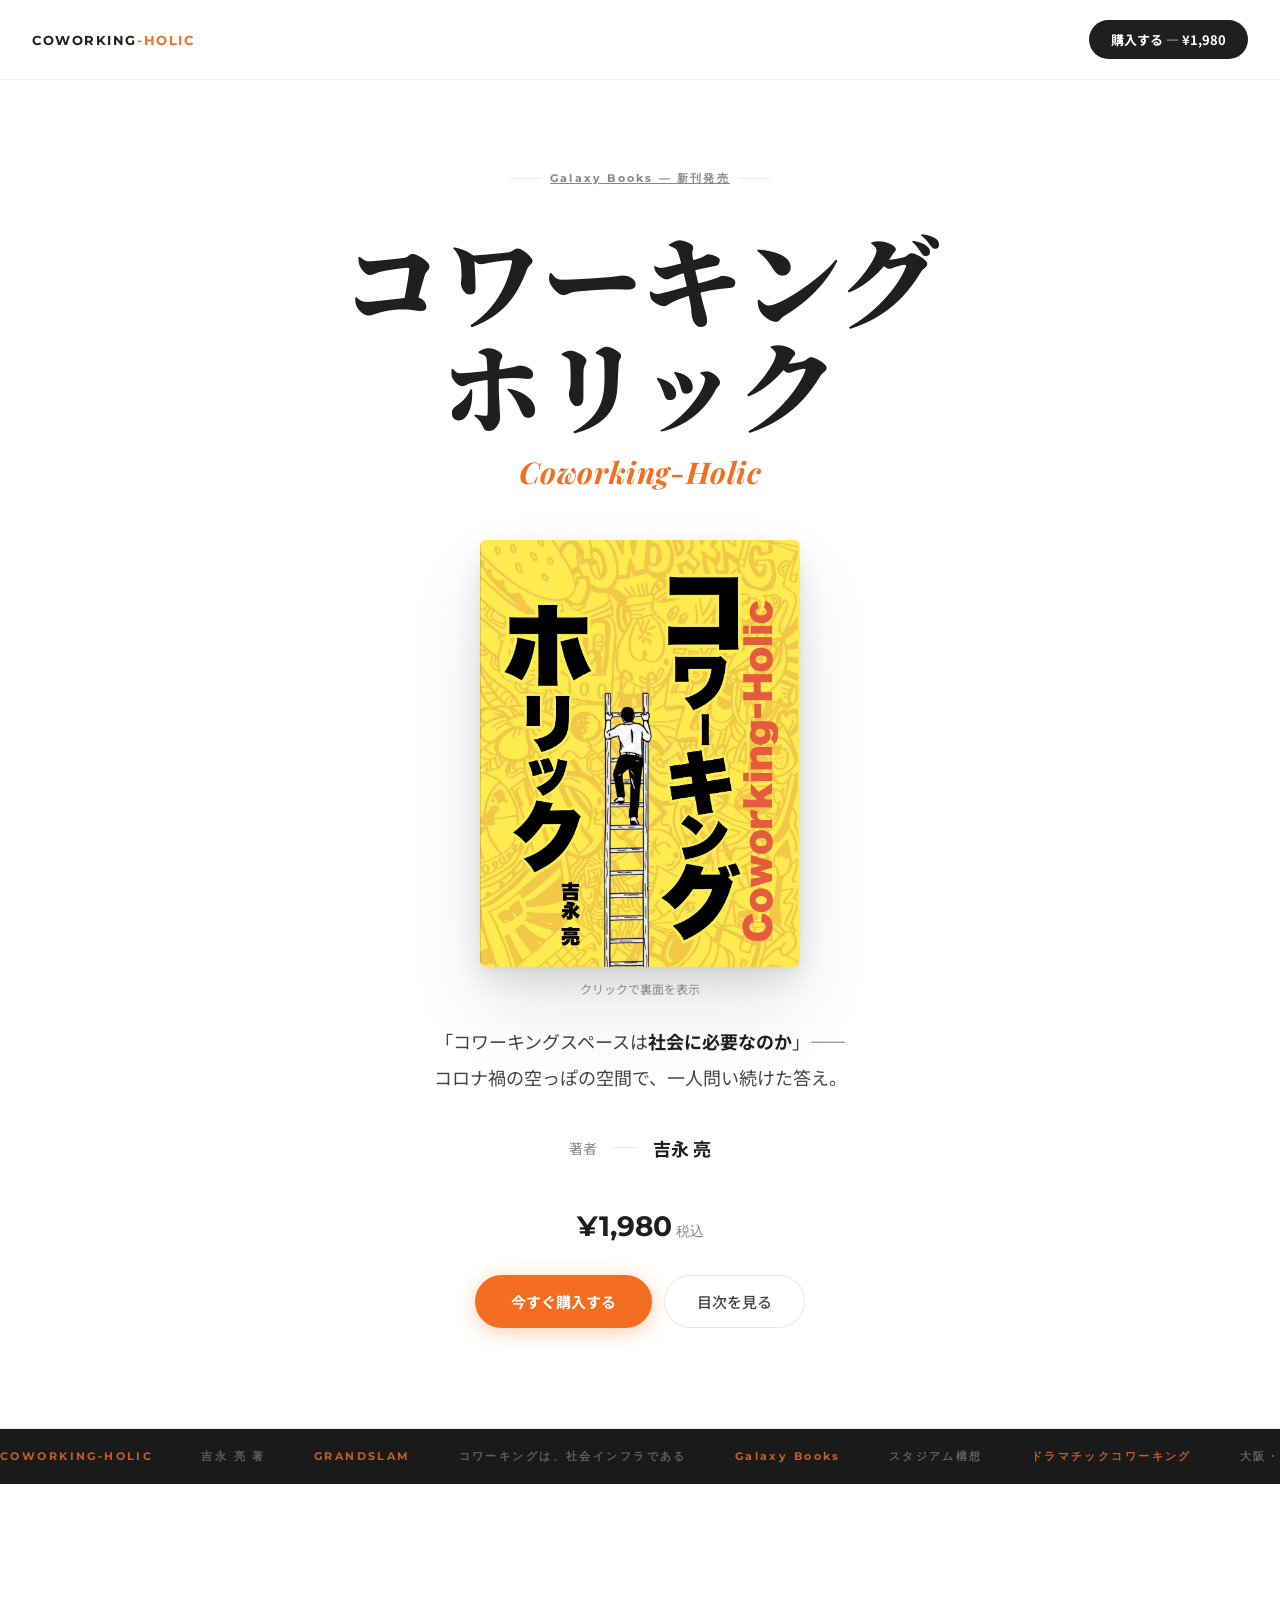
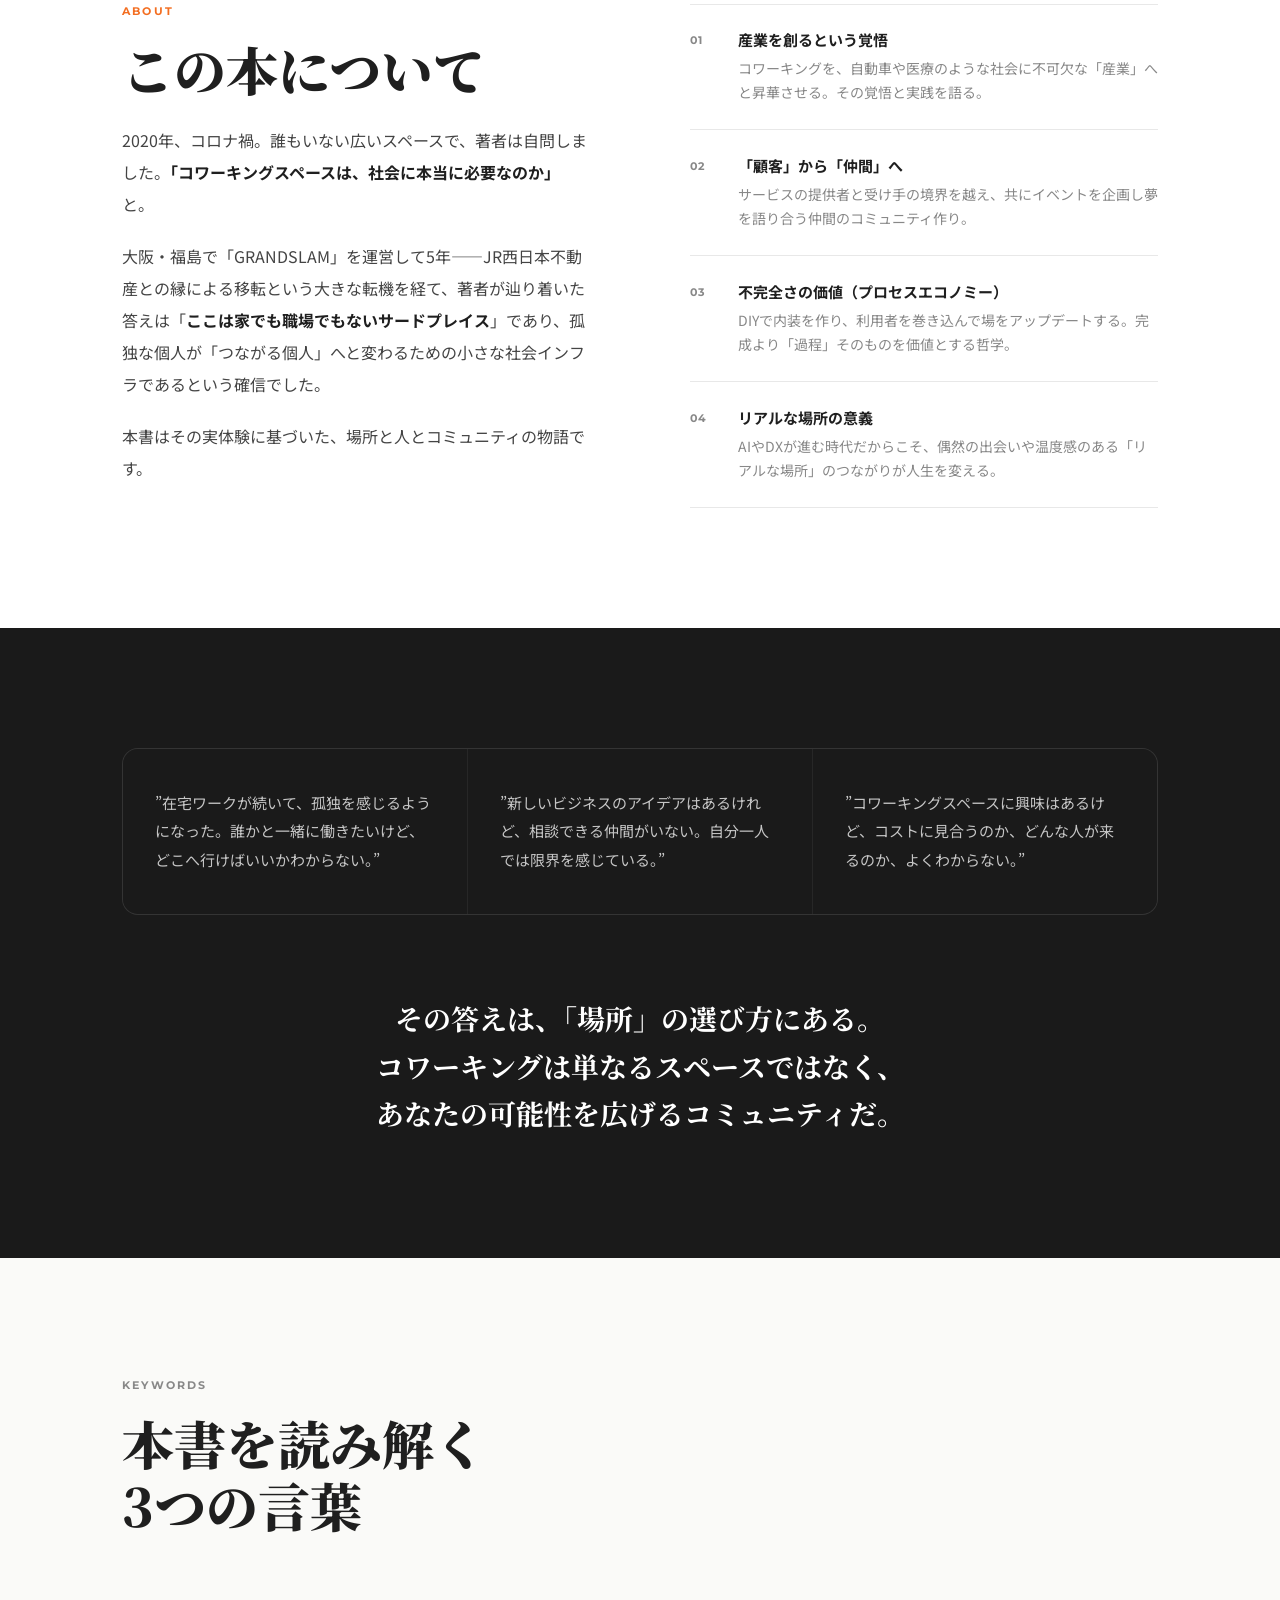
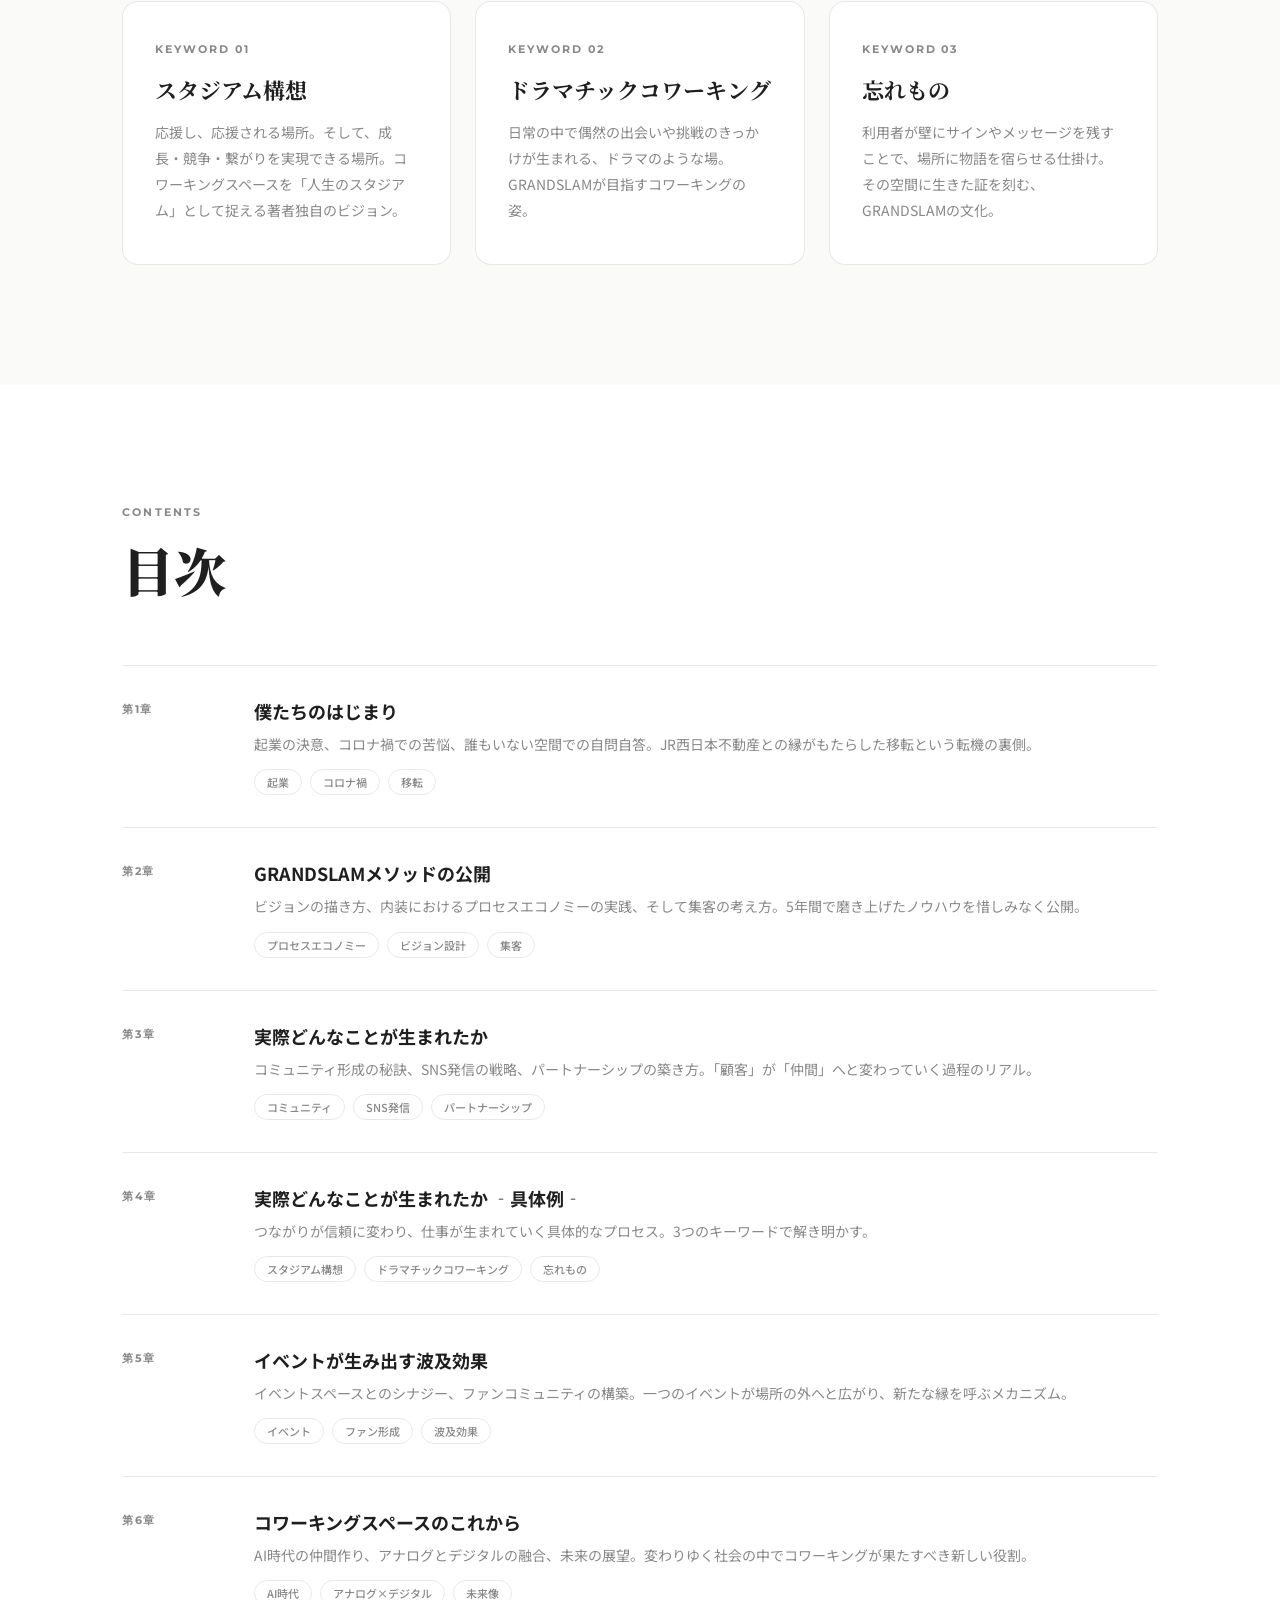
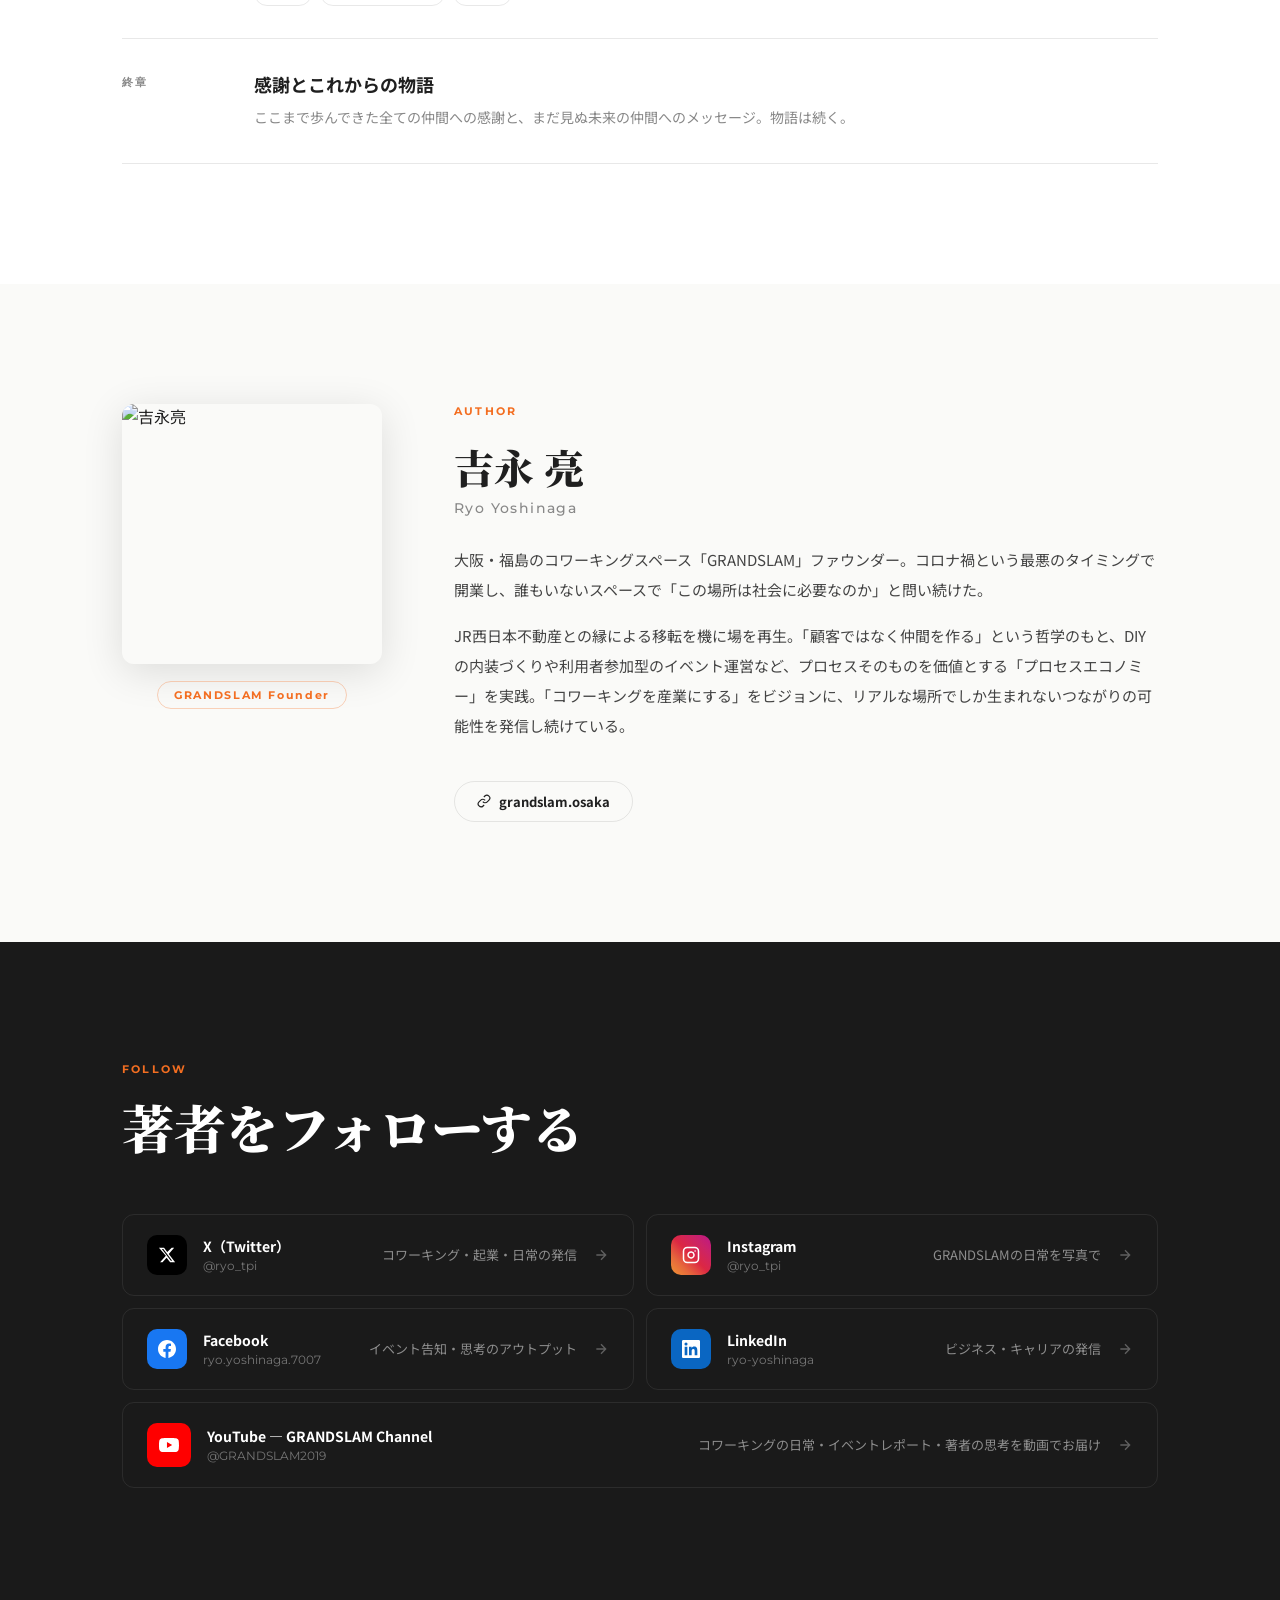
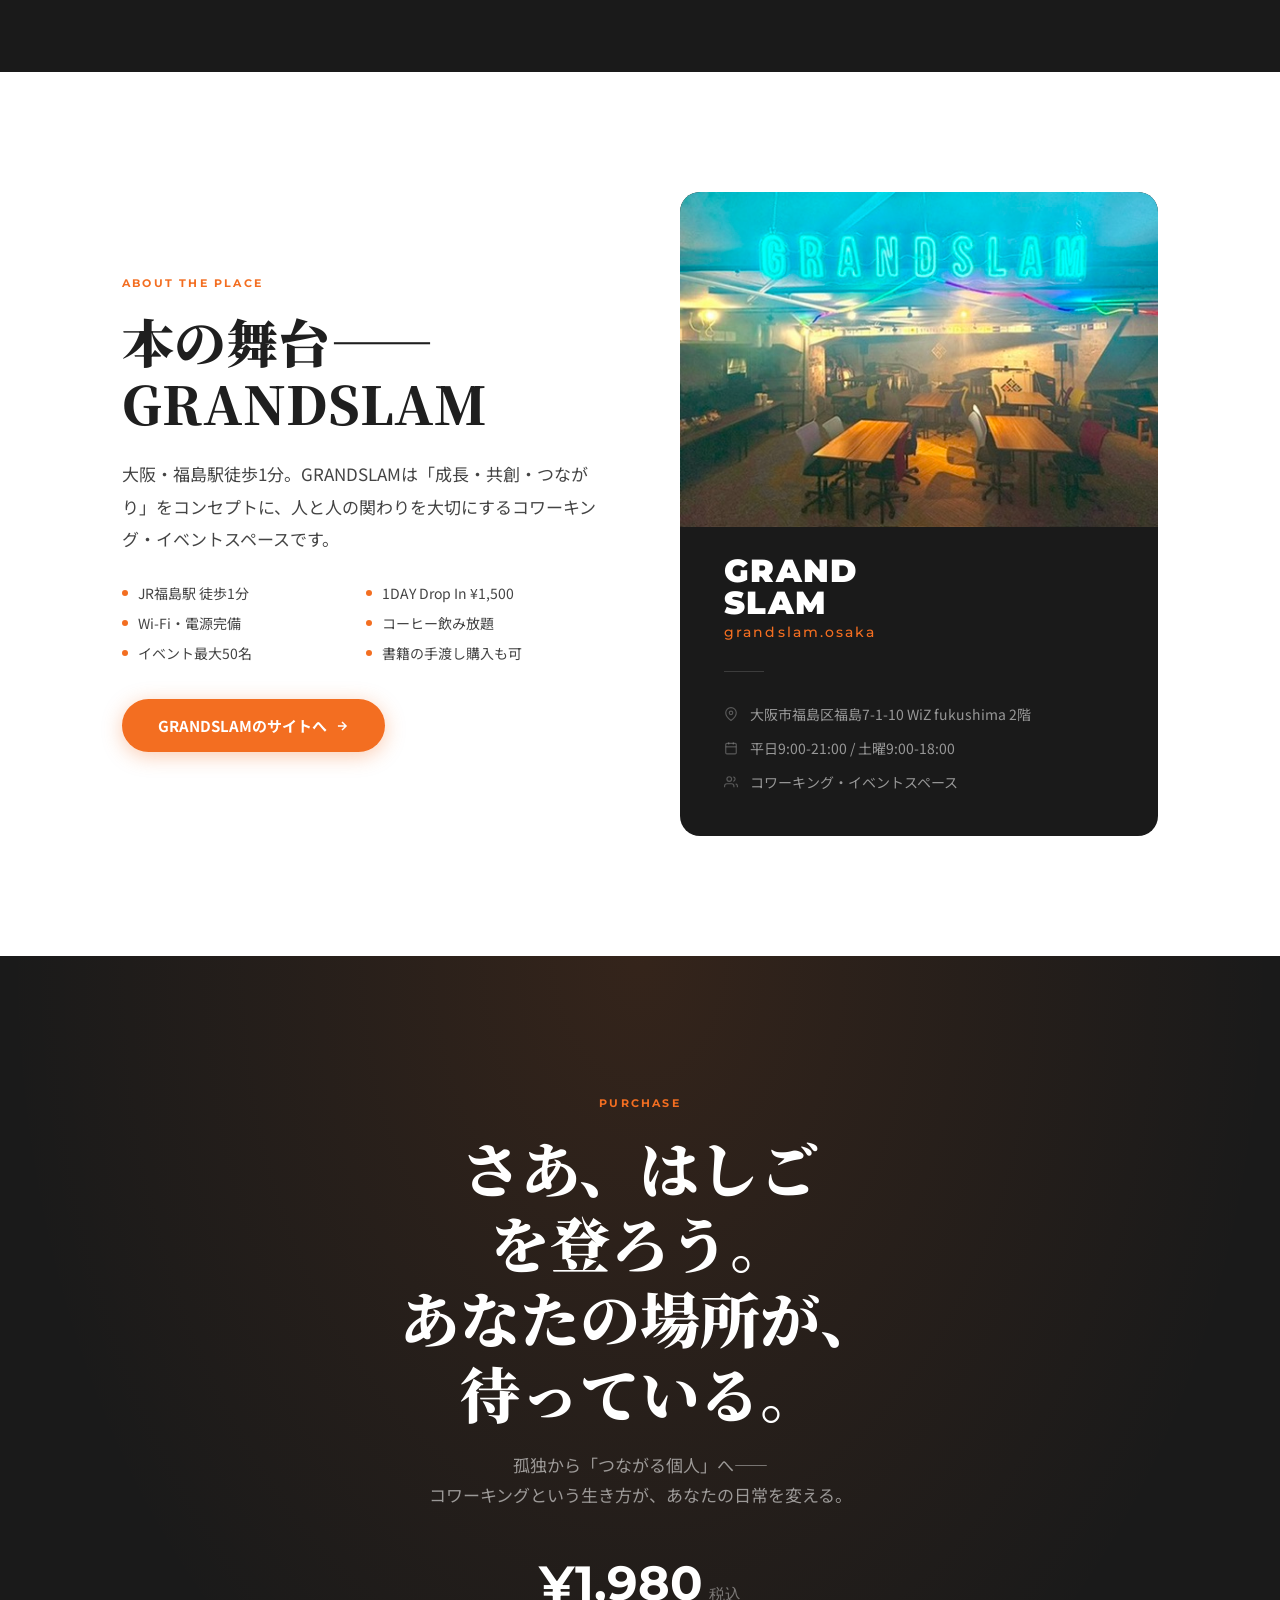
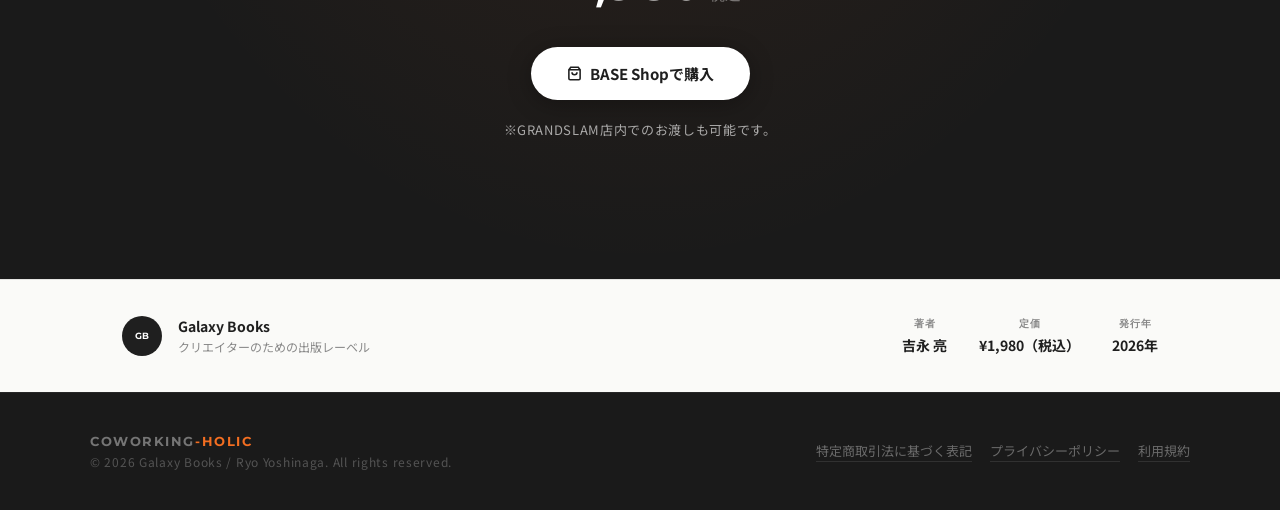
==== commit 5b4d67e8: "tuika" ====
--- a/index.html
+++ b/index.html
@@ -987,7 +987,7 @@
       }
       .purchase-note {
         font-size: 13px;
-        color: rgba(255, 255, 255, 0.3);
+        color: rgba(255, 255, 255, 0.62);
         letter-spacing: 0.05em;
       }
 
@@ -1922,30 +1922,8 @@
             </svg>
             BASE Shopで購入
           </a>
-          <a
-            href="https://line.me/R/ti/p/%40213eyjqd"
-            target="_blank"
-            rel="noopener"
-            class="btn-outline-white"
-          >
-            <svg
-              width="15"
-              height="15"
-              fill="none"
-              viewBox="0 0 24 24"
-              stroke="currentColor"
-              stroke-width="2"
-            >
-              <path d="M3 9l9-7 9 7v11a2 2 0 01-2 2H5a2 2 0 01-2-2z" />
-              <polyline points="9 22 9 12 15 12 15 22" />
-            </svg>
-            GRANDSLAMで手渡し
-          </a>
         </div>
-        <p class="purchase-note reveal">
-          ※
-          できたら手渡しで想いを伝えたい。大阪・福島「GRANDSLAM」でのお渡し時、著者不在時を除いて著者本人から手渡しします。
-        </p>
+        <p class="purchase-note reveal">※GRANDSLAM店内でのお渡しも可能です。</p>
       </div>
     </section>
 
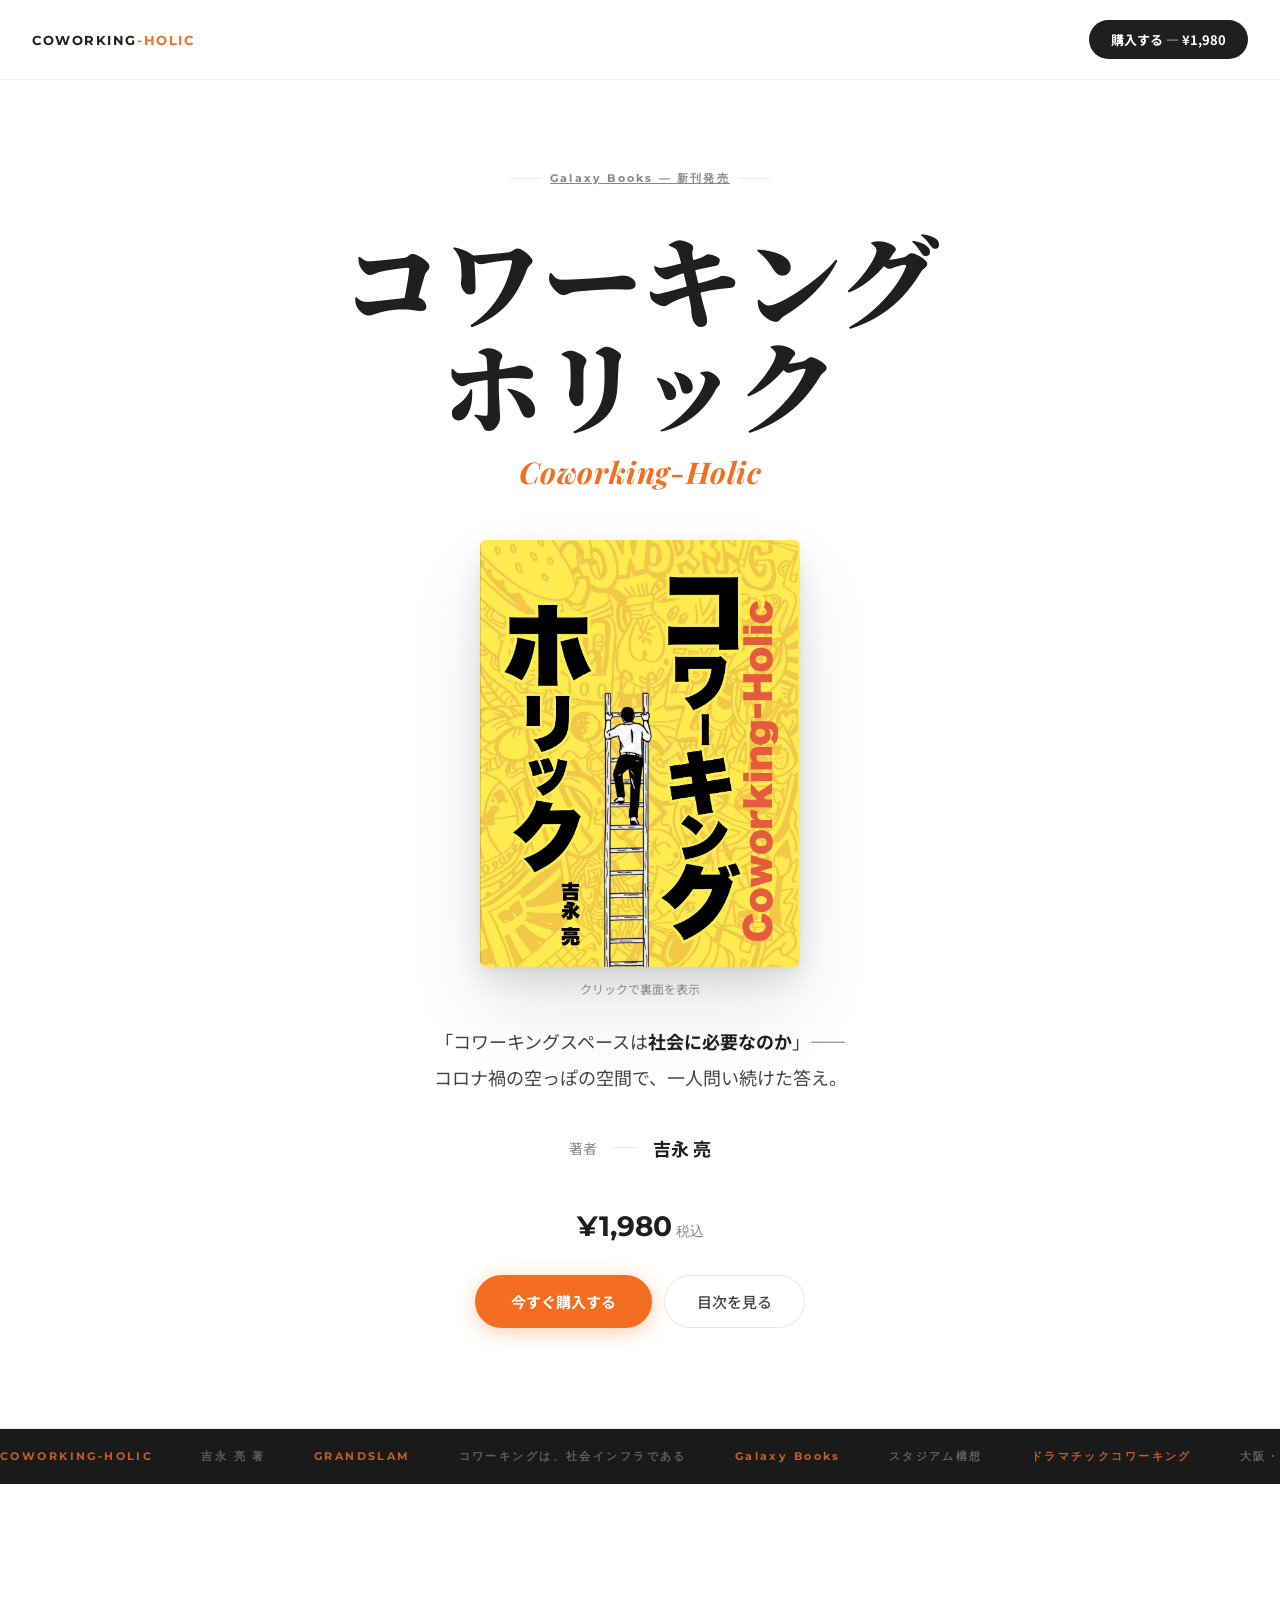
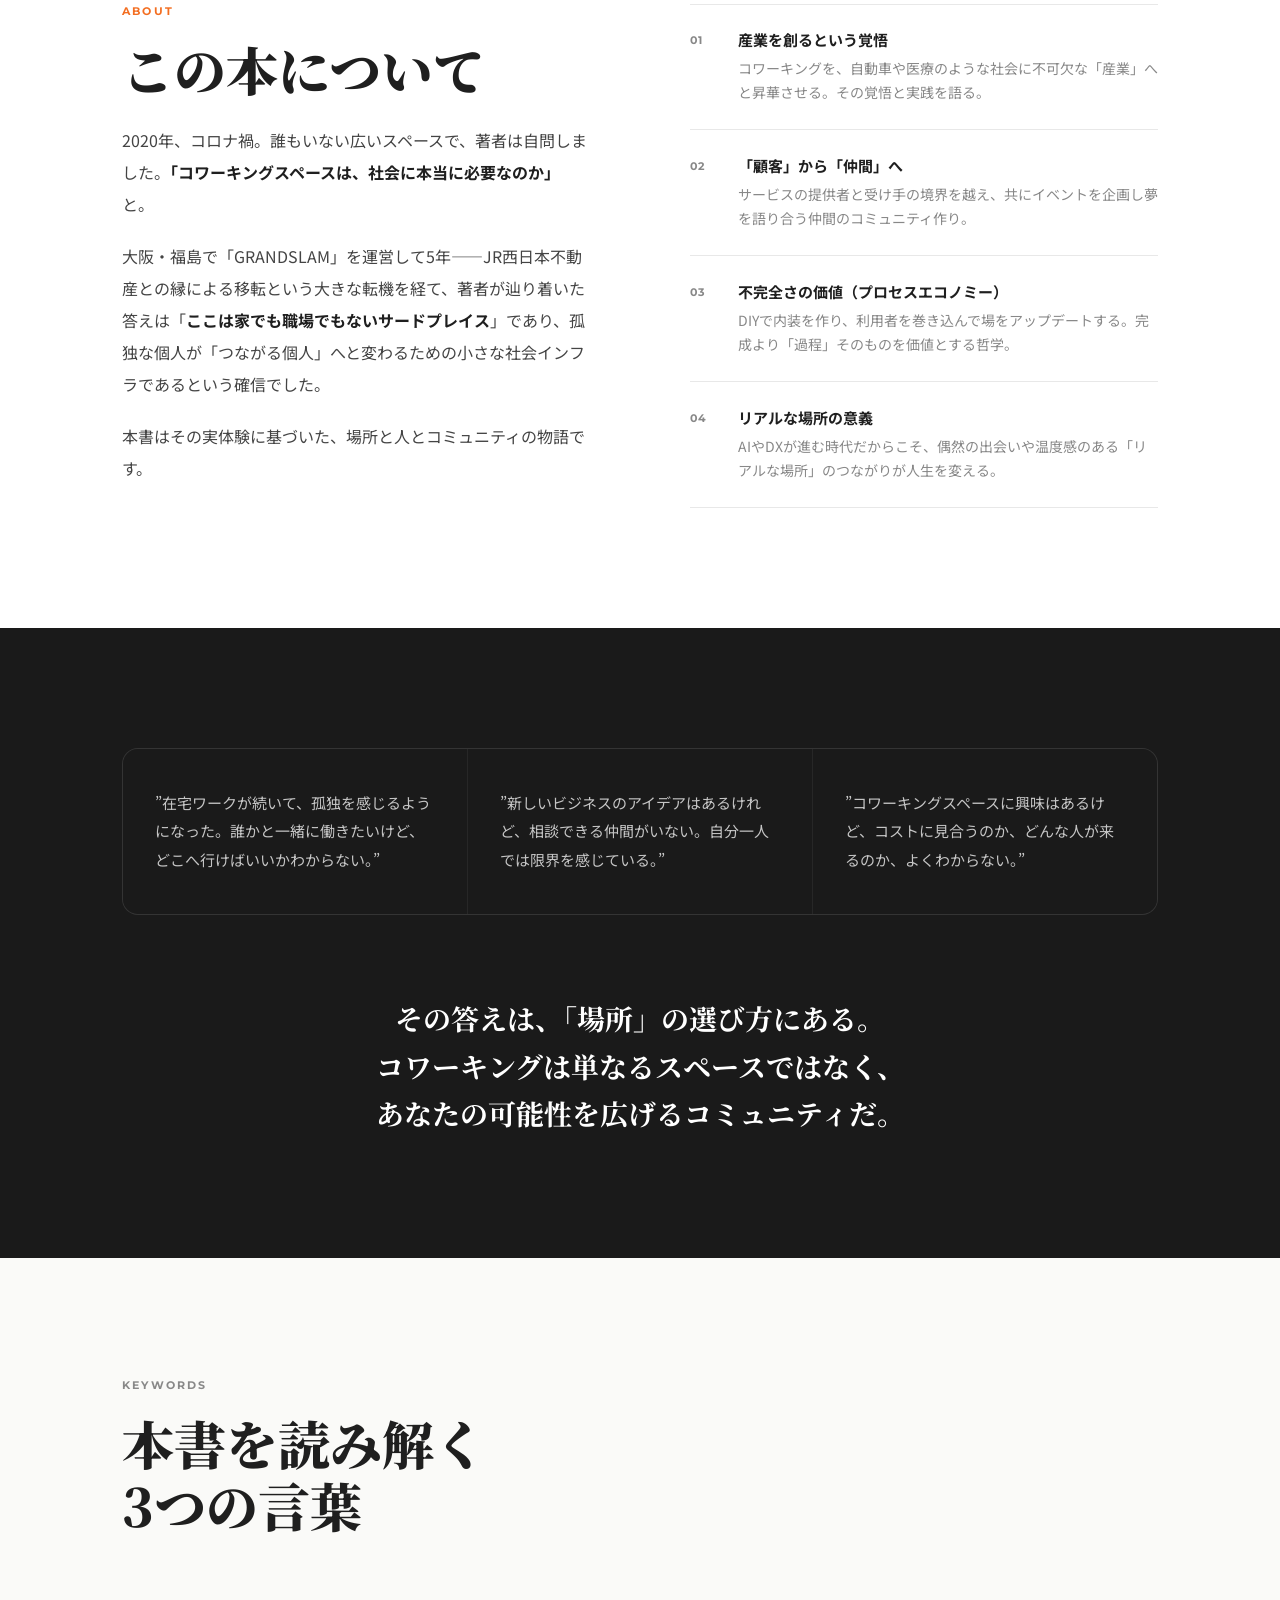
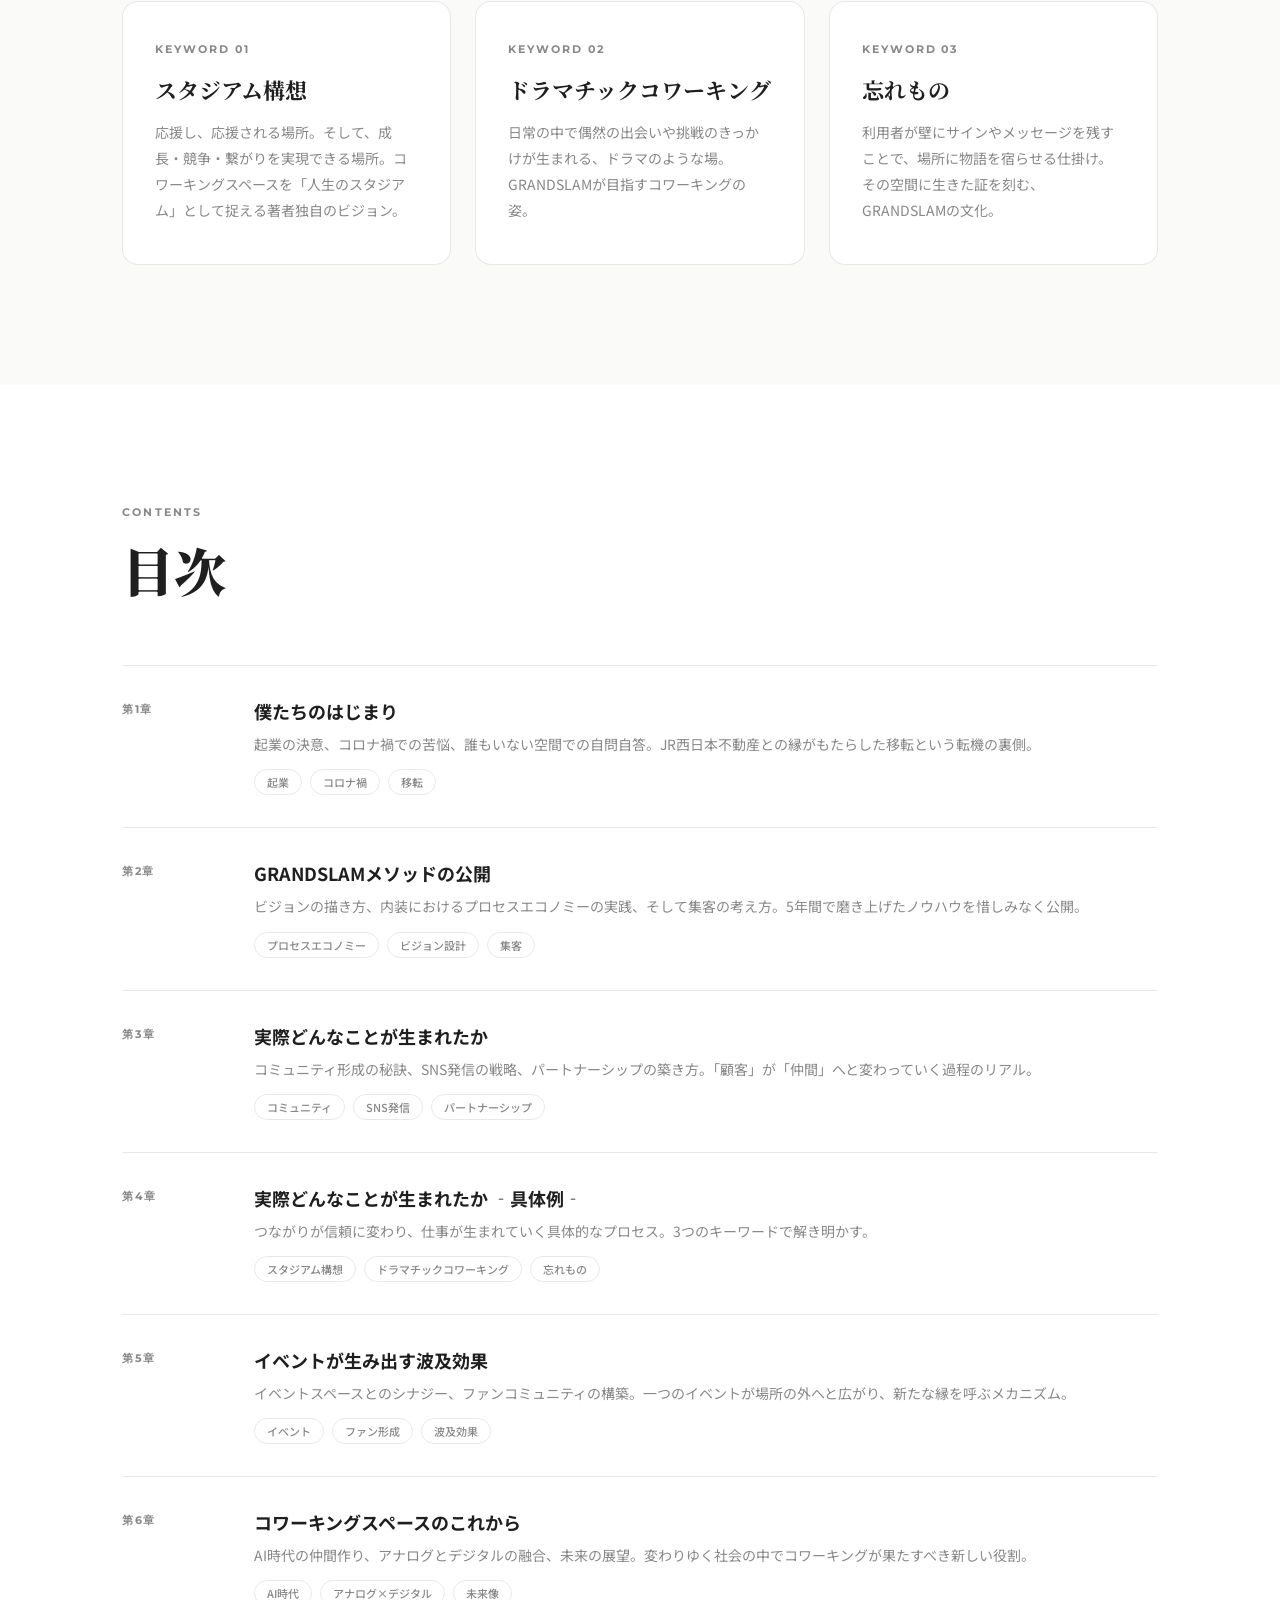
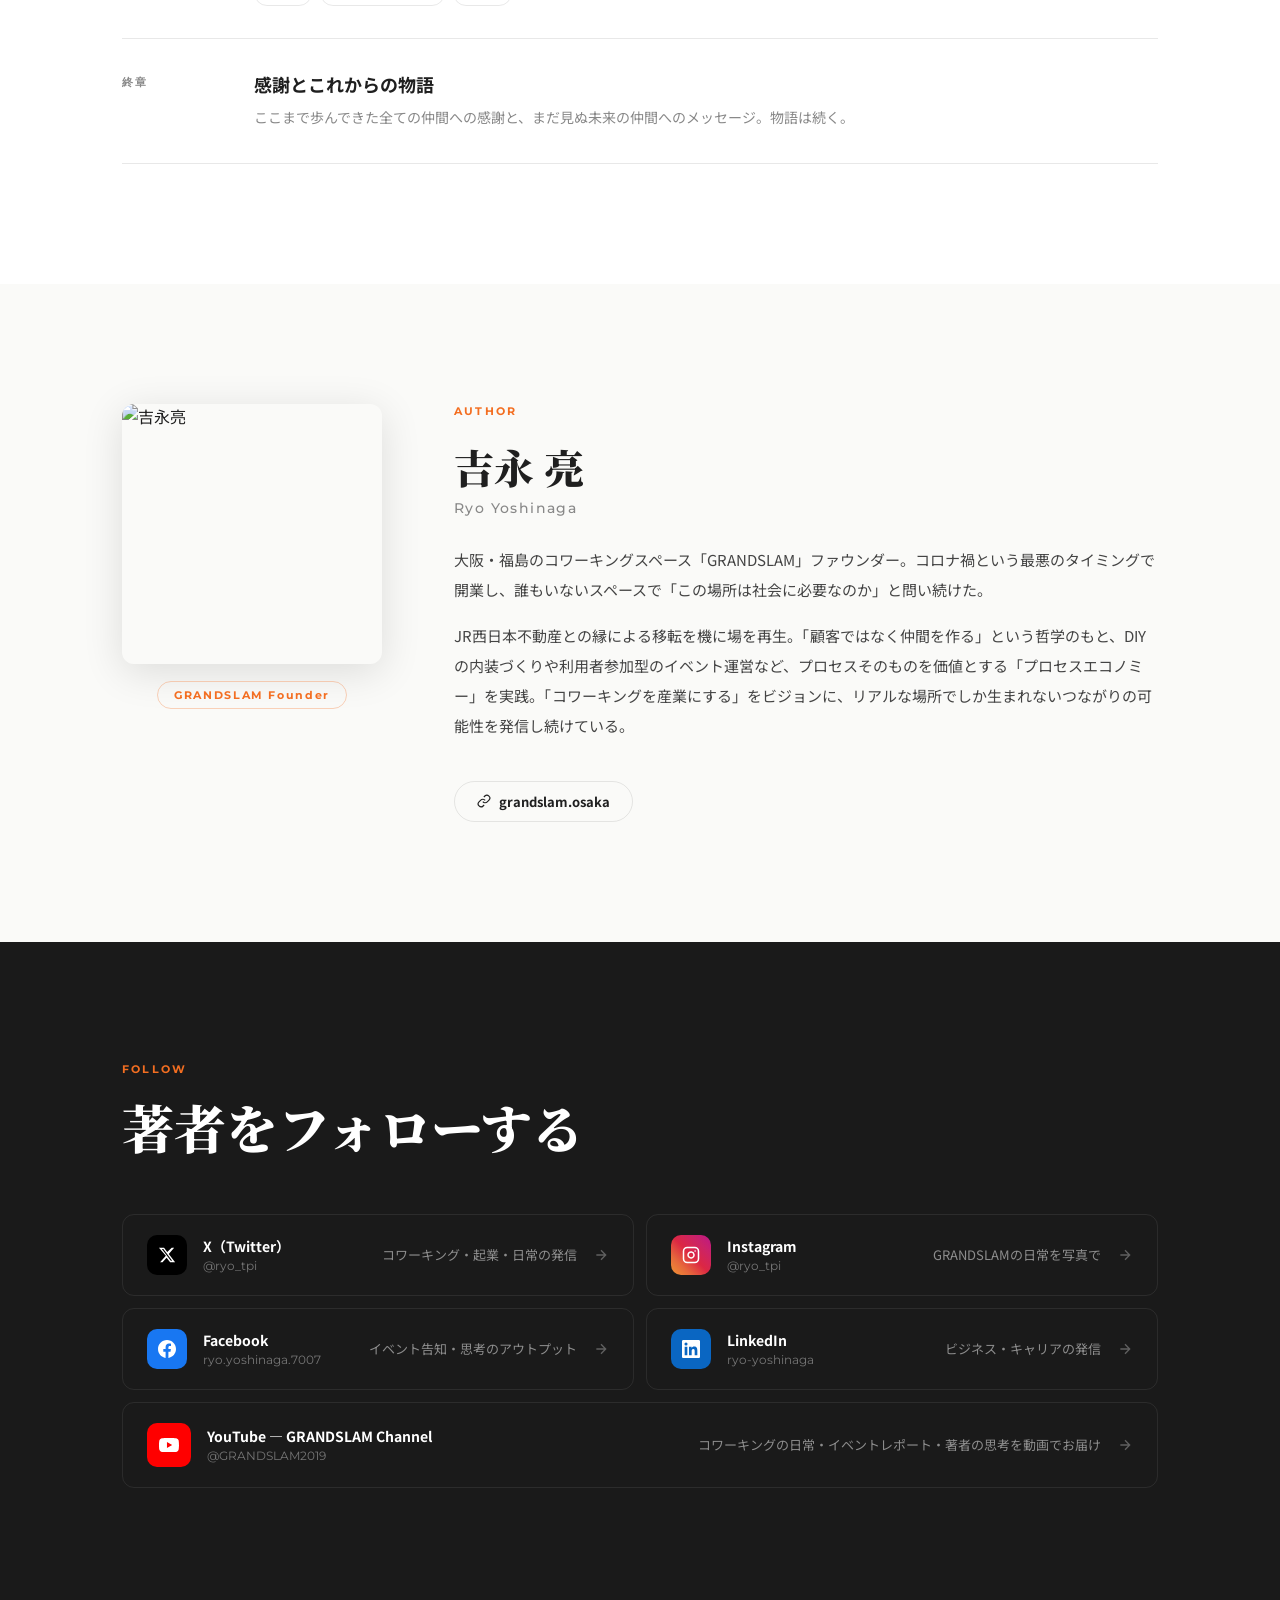
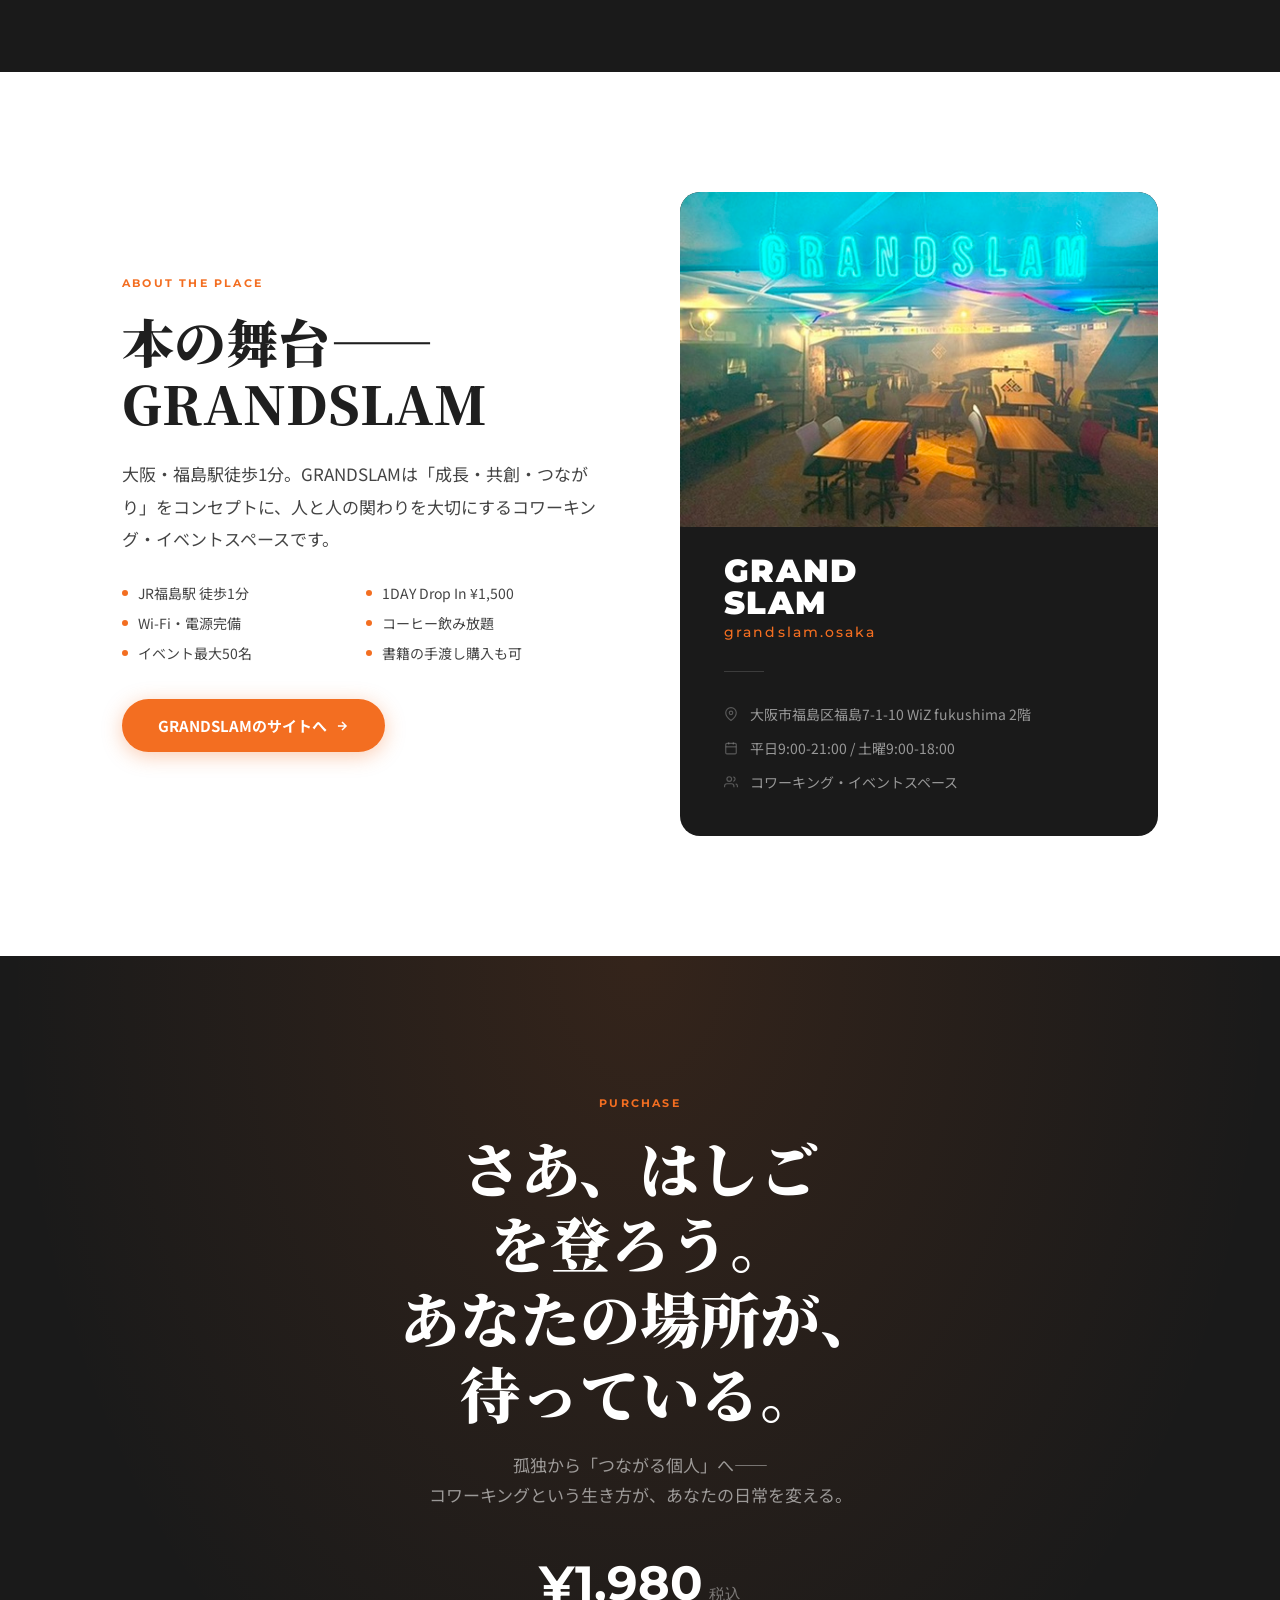
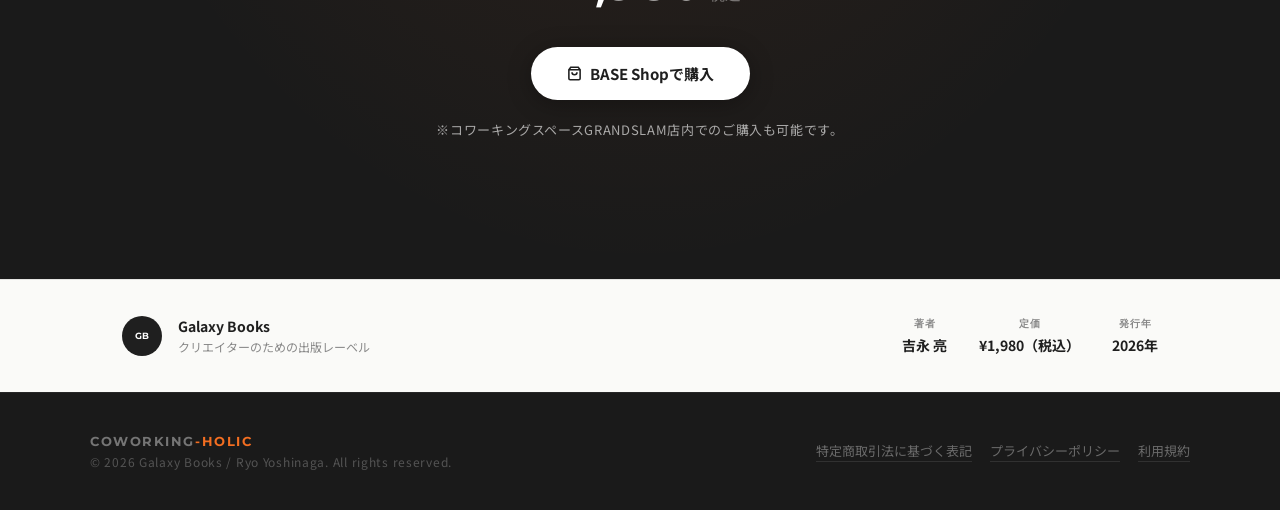
==== commit 57af3170: "tuika" ====
--- a/index.html
+++ b/index.html
@@ -982,7 +982,7 @@
           color 0.2s;
       }
       .btn-outline-white:hover {
-        border-color: rgba(255, 255, 255, 0.6);
+        border-color: rgba(255, 255, 255, 0.9);
         color: var(--white);
       }
       .purchase-note {
@@ -1923,7 +1923,9 @@
             BASE Shopで購入
           </a>
         </div>
-        <p class="purchase-note reveal">※GRANDSLAM店内でのお渡しも可能です。</p>
+        <p class="purchase-note reveal">
+          ※コワーキングスペースGRANDSLAM店内でのご購入も可能です。
+        </p>
       </div>
     </section>
 
